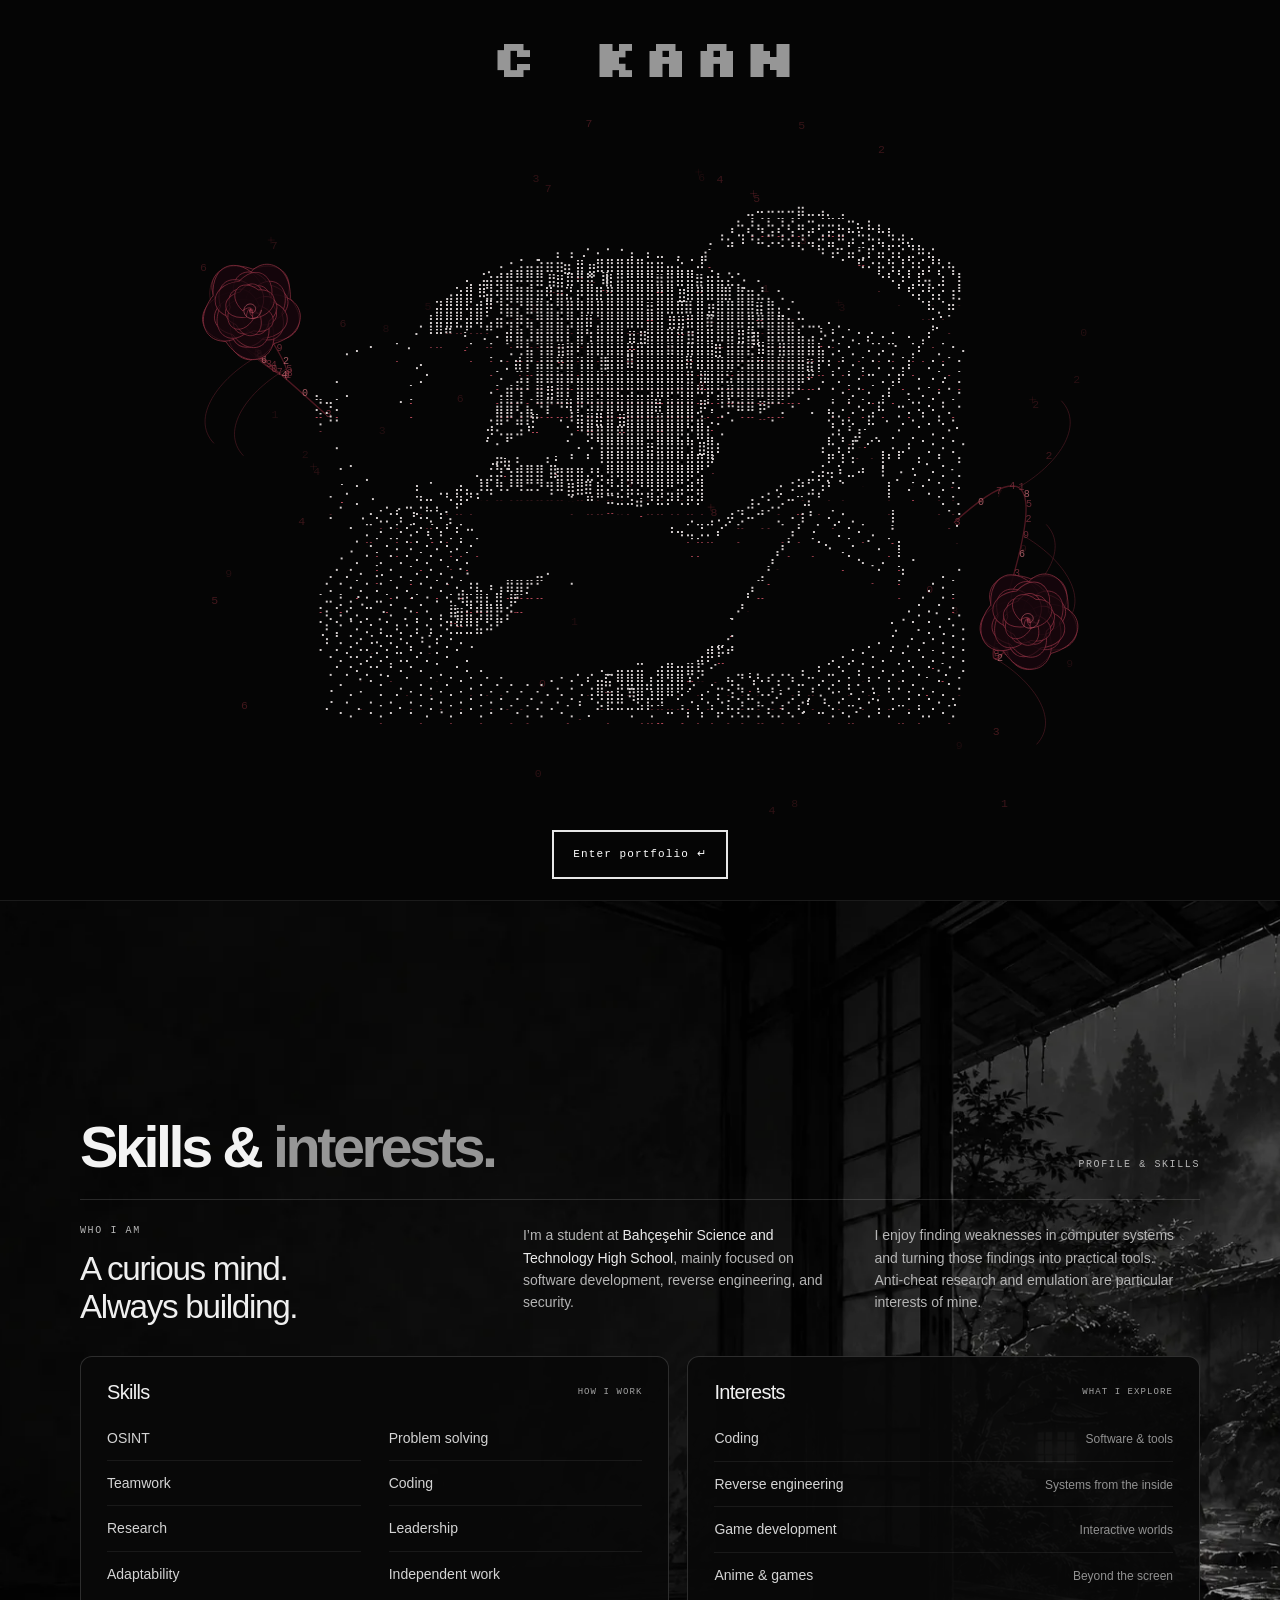
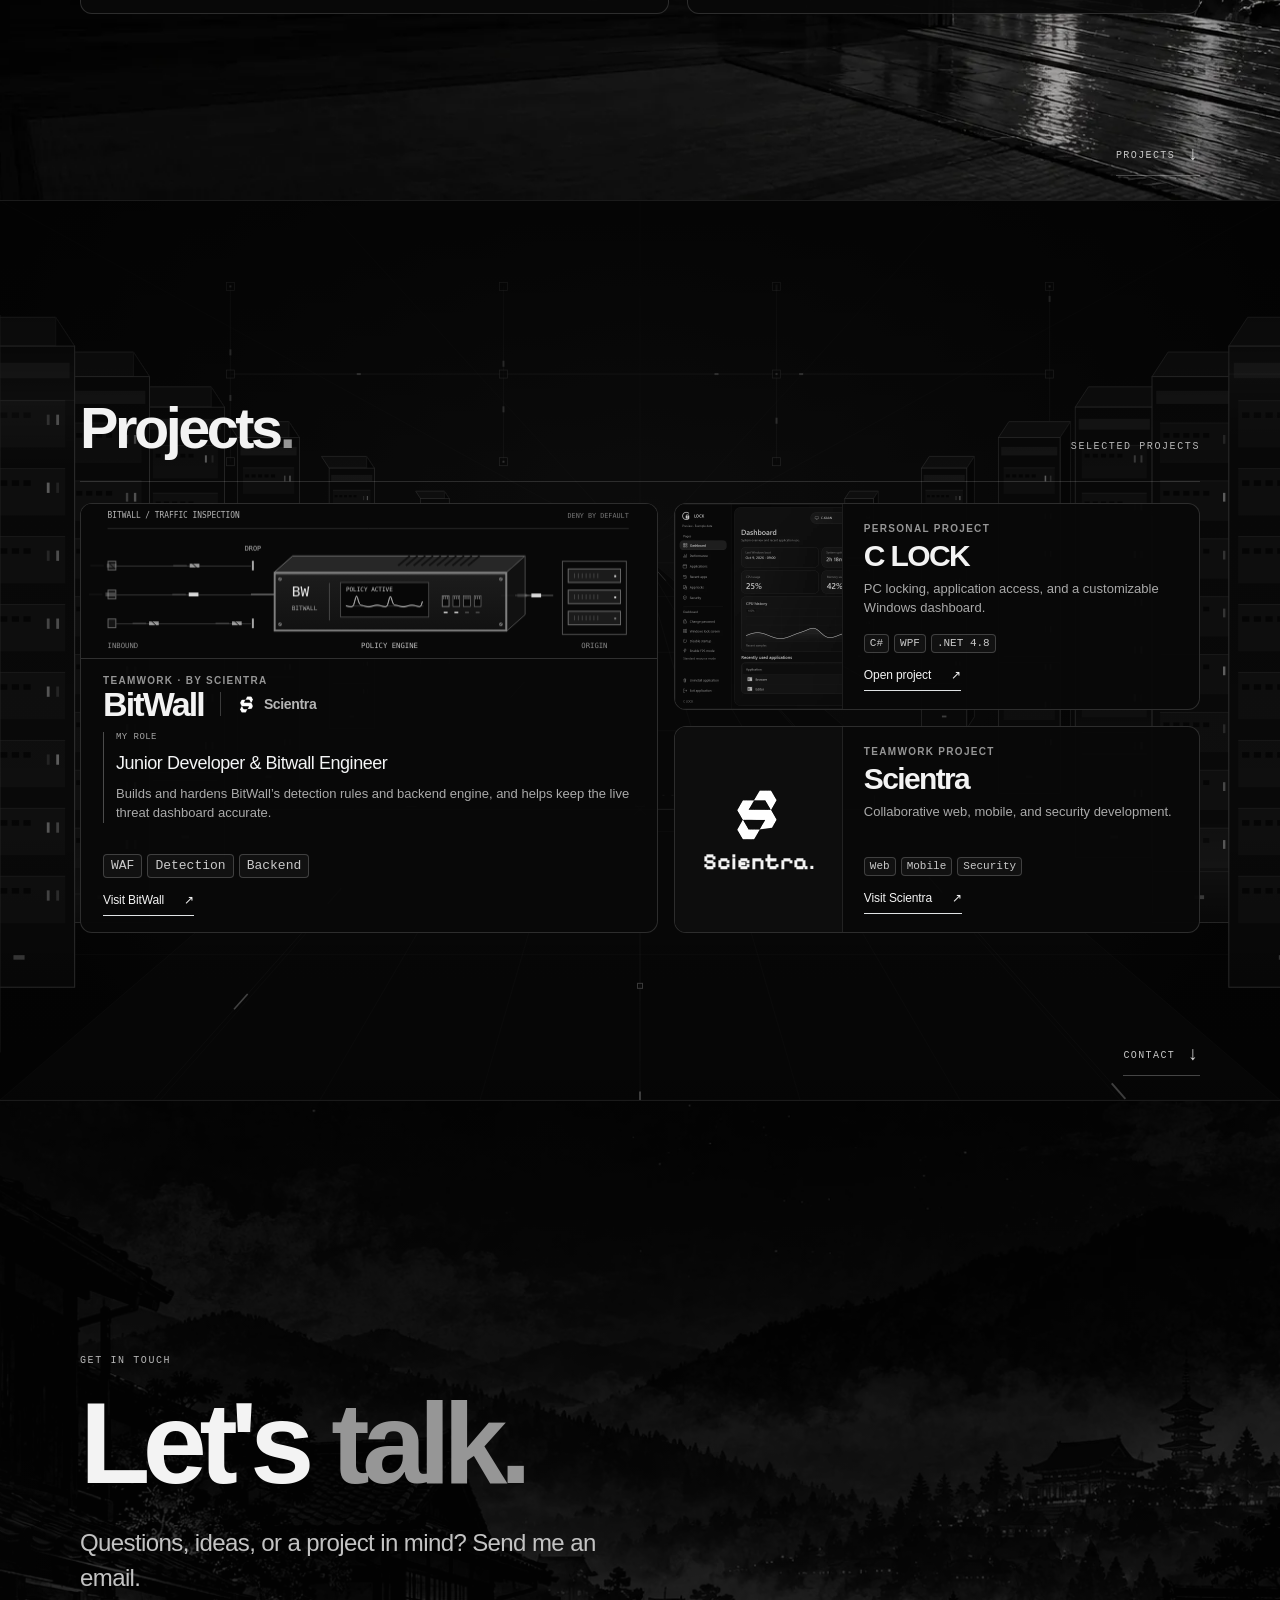
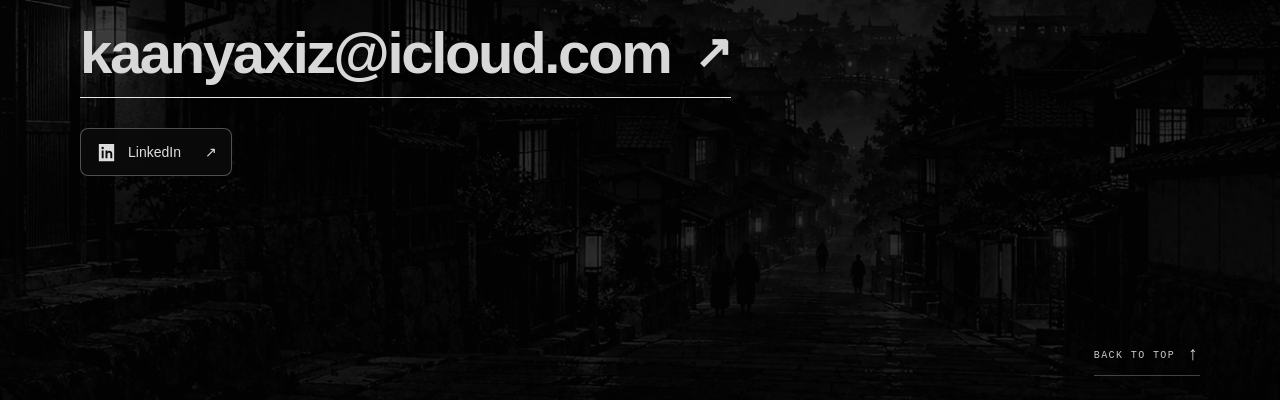
==== index.html @ 37f83467 "Refine portfolio navigation, mobile layout and animation performance" ====
<!doctype html>
<html lang="en">
<head>
  <meta charset="utf-8"><meta name="viewport" content="width=device-width,initial-scale=1">
  <meta name="theme-color" content="#070809">
  <meta name="description" content="C Kaan's portfolio: development, reverse engineering, C LOCK, and security work at Scientra.">
  <title>Kaan’s Portfolio</title>
  <link rel="preload" as="image" href="assets/mono-yawn-24.webp"><link rel="preload" as="image" href="assets/natural-sakura.webp">
  <link rel="icon" href="assets/favicon.svg?v=transparent-2" type="image/svg+xml">
  <link rel="stylesheet" href="styles.css"><link rel="stylesheet" href="scene-v3.css"><link rel="stylesheet" href="experience.css"><link rel="stylesheet" href="bitwall-viz.css"><link rel="stylesheet" href="modern.css?v=responsive-5">
<link rel="stylesheet" href="opening.css?v=cached-5"><script src="opening.js?v=cached-5"></script>
<link rel="stylesheet" href="refinement.css?v=responsive-5">
</head>
<body class="portfolio-home">
  <div class="opening-screen" id="opening-screen" role="dialog" aria-modal="true" aria-labelledby="opening-title"><h2 class="opening-title" id="opening-title" data-text="C KAAN">C KAAN</h2><div class="opening-art-stage" aria-hidden="true"><pre class="opening-art">⠀⠀⠀⠀⠀⠀⠀⠀⠀⠀⠀⠀⠀⠀⠀⠀⠀⠀⠀⠀⠀⠀⠀⠀⠀⠀⠀⠀⠀⠀⠀⠀⠀⠀⠀⠀⠀⠀⠀⠀⠀⠀⠀⣀⠤⠤⠤⠤⣶⣀⣠⡀⢀⠀⠀⠀⠀⠀⠀⠀⠀⠀⠀⠀⠀
⠀⠀⠀⠀⠀⠀⠀⠀⠀⠀⠀⠀⠀⠀⠀⠀⠀⠀⠀⠀⠀⠀⠀⠀⠀⠀⠀⠀⠀⠀⠀⠀⠀⠀⠀⠀⠀⠀⠀⠀⠀⢀⠦⡸⣌⠧⡹⡜⣥⢒⡬⠭⣍⡒⠦⣆⡄⡀⠀⠀⠀⠀⠀⠀⠀
⠀⠀⠀⠀⠀⠀⠀⠀⠀⠀⠀⠀⠀⠀⠀⠀⠀⠀⠀⠀⠀⠀⠀⠀⠀⠀⠀⠀⠀⠀⠀⠀⠀⠀⠀⠀⠀⠀⠀⢀⠰⢌⢲⠱⣌⢚⡱⢜⡰⣋⠴⣋⠶⣩⢓⠦⣍⠳⢴⡠⠀⠀⠀⠀⠀
⠀⠀⠀⠀⠀⠀⠀⠀⠀⠀⠀⠀⠀⠀⠀⠀⠀⠀⠀⠀⠀⠀⡀⠀⡄⢠⢀⠂⠄⠂⠐⢠⠀⡄⣀⠀⡀⠀⢀⡎⠀⠉⠀⠀⠀⠁⠈⠈⠑⠈⠳⢩⠖⣥⢋⡞⣬⢫⡕⣙⠷⣔⠀⠀⠀
⠀⠀⠀⠀⠀⠀⠀⠀⠀⠀⠀⠀⠀⠀⠀⠀⠀⢀⠠⢐⣨⣤⣵⣶⣶⣶⣿⣿⣿⣿⣿⣿⣿⣶⣶⣤⣕⣈⠼⢀⠀⡀⠀⠀⠀⠀⠀⠀⠀⠀⠀⠀⠈⠀⠫⠔⡦⢳⡸⡱⢎⡜⡣⢦⠀
⠀⠀⠀⠀⠀⠀⠀⠀⠀⠀⠀⠀⠀⠀⠀⢄⣨⣴⣾⣿⠿⢿⣿⣿⣿⣿⢿⣿⣿⣿⣿⣿⣿⣿⣿⣿⣿⣿⣿⣶⣧⣔⡁⡂⠄⠀⠀⠀⠀⠀⠀⠀⠀⠀⠀⠀⠑⠣⡱⢃⣏⠲⣱⠈⡇
⠀⠀⠀⠀⠀⠀⠀⠀⠀⠀⠀⠀⠀⣠⣵⣿⠿⣽⢾⣿⣿⣿⣶⢿⣶⣝⡾⣿⣿⣿⣿⣿⣿⣿⣿⣿⣿⣿⣿⣿⣿⣿⣿⣶⣜⡀⢂⠀⠀⠀⠀⠀⠀⠀⠀⠀⠀⠀⠁⠫⡔⢫⡔⢰⡃
⠀⠀⠀⠀⠀⠀⠀⠀⠀⠀⠀⠀⣽⣿⣿⢯⣾⡿⢹⣮⡝⣿⣿⣷⣻⣿⢿⣿⣿⣿⣿⣿⣿⣿⣿⣿⣿⣿⣿⣿⣿⣿⣿⣿⣿⣿⣆⠌⡀⠀⠀⠀⠀⠀⠀⠀⠀⠀⠀⠀⠈⠧⡈⠶⠀
⠀⠀⠀⠀⠀⠀⠀⠀⠀⠀⢀⢸⣿⣿⣟⣾⢿⣡⣶⢭⡿⣦⢻⣿⣷⣻⣾⣿⣹⣿⣿⣿⣿⣿⣿⣿⣿⣿⣿⣿⣿⣿⣿⣿⣿⣿⣿⣦⢒⠤⡀⠄⡀⠀⠀⠀⠀⠀⠀⠀⠀⢐⡈⠁⠀
⠀⠀⠀⠀⠀⠀⠀⠀⠀⠀⠂⠘⠛⠛⠘⠁⢀⠉⠄⣾⣿⣸⣿⣿⣿⡇⣿⢳⣿⣿⣿⣿⣿⣿⣿⣿⣿⣿⣿⣿⣿⣿⣿⣿⣿⣿⣿⣿⣧⣠⡣⢘⠠⢁⠂⡔⠠⠐⠀⠄⢀⠎⠀⠀⠀
⠀⠀⠀⡀⠄⠐⠀⠀⠁⠂⠀⠀⠀⠀⠀⠈⠀⠈⠀⢁⢛⣧⢹⣿⣿⣿⠏⣿⣿⣿⣿⣿⣿⣿⣿⣿⣿⣿⣿⣿⣿⣿⣿⣟⣿⣿⣿⣿⣿⣿⣧⢂⠅⢂⠁⠌⡡⢉⠐⢈⠎⠀⡈⠐⠠
⠀⠀⠀⠀⠀⠀⠀⠀⠀⠀⡠⠀⠀⠀⠀⠀⠀⠈⠐⡀⣾⡟⣼⣿⣻⣿⢹⣿⣿⣿⣿⣿⣿⣿⣿⣿⣿⣿⣿⣿⣿⣿⢟⣾⣿⣿⣿⣿⣿⣿⡟⠆⡘⠠⢈⠐⡀⢂⢈⡎⠀⡐⠠⠁⠂
⠀⠀⡀⠀⠀⠀⠀⠀⠀⠀⢀⠂⠀⠀⠀⠀⠀⠀⠡⠀⣩⡅⣿⣿⣷⣿⣼⣿⣿⣿⣿⣿⣿⣿⣿⣿⣿⣿⣿⣿⣿⣫⣿⣿⣿⣿⣿⣿⣿⠟⢁⠘⡀⠃⠌⠒⢀⢂⡞⠀⠄⠠⢁⠂⡁
⡀⠀⠀⡀⠀⠀⠀⠀⠀⠈⠀⠀⠀⠀⠀⠀⠀⠠⢁⣾⢳⠃⣿⣿⣿⡇⣿⣿⢿⣿⣟⣻⣛⣻⣿⡿⢿⣿⠿⡿⣳⣿⣿⣿⣿⣿⣿⡿⠃⠀⠂⠐⠠⢁⠂⠌⢀⡎⠀⡀⢂⠁⠄⠂⠄
⡙⠲⡁⠀⠀⠀⠀⠀⠐⠈⠀⠀⠀⠀⠀⠀⠀⠀⣼⣿⡞⣌⠻⡟⠻⢿⡿⣻⣿⣿⣿⣿⣿⣿⣿⣿⣿⣿⡿⢃⠹⠷⣾⣿⡿⠟⠋⠠⠀⠁⠀⡘⢀⠃⢌⠂⣞⠀⠤⠑⡂⢌⠰⠈⠄
⢈⠱⠄⠀⠀⠀⠀⠀⠀⠀⠀⠀⠀⠀⠀⠀⠀⠠⣿⠟⣼⡟⠟⠁⠠⠸⣷⣿⣿⣿⣿⣿⣿⣿⣿⣿⣿⡿⣵⢈⡐⠡⠀⠀⠀⠠⠈⠀⠀⠈⠀⢝⢢⢌⠀⣞⠀⠄⢂⠡⠘⡀⢆⠡⠀
⠀⠀⠀⠀⠀⠀⠀⠀⠀⠀⠀⠀⠀⠀⠀⠀⠀⡺⠢⣤⠴⠋⠀⠀⠀⠡⠙⢿⣿⣿⣿⣿⣿⣿⣿⣿⡿⡝⣿⣇⠠⠀⠀⠀⠀⠀⠀⠀⠀⠀⠀⡨⢆⠃⡼⠁⡀⢀⠂⢀⠁⠠⢀⠂⠁
⠀⠀⠄⠀⠀⠀⠀⠀⠀⠀⠀⠀⠀⠀⠀⠀⠀⠁⠂⠁⠀⠀⠀⠀⠀⠁⠄⠡⢹⣿⣿⣿⣿⣿⣿⣿⣿⢻⣿⣿⡆⠀⠀⠀⠀⠀⠀⠀⠀⠀⢠⠓⡌⡼⠁⠊⢁⠠⣀⠆⠈⡐⠠⢈⠐
⠀⠀⠀⢀⠀⠀⠀⠀⠀⠀⠀⠀⠀⠀⠀⠀⠀⣀⡶⢷⢆⣀⣀⠆⠃⠘⠀⠃⠸⣿⣿⣿⣿⣿⣿⣿⣟⣿⣿⡿⠃⠀⠀⠀⠀⠀⠀⠀⠀⠀⢀⠟⡸⠰⠀⠀⢸⠃⠃⠀⠆⡀⢃⠀⠆
⠀⠀⠈⠀⠀⡀⠀⠀⠀⠀⠀⠀⠀⠀⠀⠀⢄⣨⡽⢱⣿⣿⣿⣿⣿⣿⣿⣜⢧⣻⢿⣿⣿⣿⣿⣿⣿⡿⣫⠀⠀⠀⠀⠀⠀⠀⠀⠀⡀⣐⡴⡲⢘⠤⠚⠀⠸⠀⡐⠈⠄⡐⠠⠈⠄
⠀⠀⠁⡀⠂⠀⠀⠀⠀⠀⠆⠈⢀⡀⡴⣄⡸⢧⠻⠜⠻⠭⠝⢻⠿⣿⣿⣿⣷⣝⡺⣮⣝⣻⢿⣛⣭⠾⣽⠀⠀⠀⠀⠀⠀⡀⢔⠨⠚⣡⡰⠃⠈⠀⠀⠀⠀⡇⠀⠌⠐⡀⠡⠈⠄
⠀⠈⢀⠀⠄⠐⠀⡀⢀⣀⢙⡒⡀⠑⡽⠊⠁⠀⠀⠀⠀⠀⠀⠀⠀⠈⠀⠛⠉⠭⠭⠵⠾⠝⠯⠞⠣⠟⠞⠀⠀⠀⠀⣰⠌⢂⡡⠒⠉⣠⠁⠀⠀⠀⠀⠀⠀⠁⠀⠀⠀⠀⠡⠈⠄
⠀⠠⠀⠀⠠⠐⢌⡐⢣⢘⠢⢍⠱⢡⠀⠀⠀⠀⠀⠀⠀⠀⠀⠀⠀⠀⠀⠀⠀⠀⠀⠀⠀⠀⠀⠀⠀⢀⠀⢀⡀⠴⢙⠤⠚⠁⡀⠠⢰⠃⠀⠌⡐⢀⠀⠀⠀⢸⠀⠀⠀⠀⠀⠁⠂
⠀⠀⠀⠐⠀⡉⠠⠐⠡⢊⠔⡌⢢⠃⠎⠤⠀⠀⠀⠀⠀⠀⠀⠀⠀⠀⠀⠀⠀⠀⠀⠀⠀⠀⠀⠰⢤⣁⢙⡉⡔⠊⠁⠀⠀⠀⠈⢠⠃⠀⠌⠐⡀⠂⠌⢀⠀⠘⠀⠀⠀⠀⠀⠀⠁
⠀⠀⠀⢀⠂⠠⠁⠌⡁⢂⠂⠌⡐⠌⡘⠠⠁⠀⠀⠀⠀⠀⠀⠀⠀⠀⠀⠀⠀⠀⠀⠀⠀⠀⠀⠀⠀⠈⠁⠀⠀⠀⠀⠀⠀⠀⢠⠃⠀⠈⠂⢄⠀⠡⠀⠂⡀⠁⡆⠀⠀⠀⠀⠀⠀
⠀⠀⠠⠀⡀⠂⢁⠐⢀⠂⠌⡐⠠⠈⠄⡁⠀⠀⠀⠀⠀⠀⠀⠀⠀⠀⠀⠀⠀⠀⠀⠀⠀⠀⠀⠀⠀⠀⠀⠀⠀⠀⠀⠀⠀⢠⠃⠀⠀⠀⠀⠀⠈⠂⢄⠀⢀⠀⠃⠠⠀⠀⠀⠀⠀
⠀⢀⠂⡐⠠⢈⠠⠐⢀⠈⠄⡐⠠⢁⠂⠄⠀⠀⠀⠀⠀⠀⣀⠄⠀⠀⠀⠀⠀⠀⠀⠀⠀⠀⠀⠀⠀⠀⠀⠀⠀⠀⠀⠀⢀⠃⠀⠀⠀⠀⠀⠀⠀⠀⠀⠈⠂⠀⠱⠀⠀⠀⢀⠀⠂
⠀⢂⠐⠠⢁⠂⡐⠈⠄⡈⠐⠠⢁⠂⠌⠰⣆⡄⢠⣿⣿⠟⠋⠀⠀⠐⠀⠀⠀⠀⠀⠀⠀⠀⠀⠀⠀⠀⠀⠀⠀⠀⠀⢠⠉⠀⠀⠀⠀⠀⠀⠀⠀⠀⠀⠀⠀⠀⠁⠀⠀⡐⠠⠈⠀
⠈⠤⢘⠠⢂⠂⠤⢁⠂⠄⢁⠂⠄⠪⢾⣯⢿⣇⣿⡿⠋⠁⠀⠀⠀⠀⠀⠀⠀⠀⠀⠀⠀⠀⠀⠀⠀⠀⠀⠀⠀⠀⢀⠃⠀⠀⠀⠀⠀⠀⠀⠀⠀⠀⠀⠀⠀⠀⠀⠀⡐⠀⡐⠈⠀
⠈⢆⠡⢊⠄⡉⡐⠠⢈⠐⡀⢂⢠⣿⣿⣮⣻⣿⣟⡕⠀⠀⠀⠀⠀⠀⠀⠀⠀⠀⠀⠀⠀⠀⠀⠀⠀⠀⠀⠀⠀⢀⠊⠀⠀⠀⠀⠀⠀⠀⠀⠀⠀⠀⠀⠀⠀⠀⢀⠂⠄⠂⠄⡈⠄
⠈⠆⡑⠂⠌⡐⢠⠁⢆⠂⡅⢢⠐⢝⣛⣛⣧⠵⠋⠀⠀⠀⠀⠀⠀⠀⠀⠀⠀⠀⠀⠀⠀⠀⠀⠀⠀⠀⠀⠀⠀⠈⠀⠀⠀⠀⠀⠀⠀⠀⠀⠀⠀⠀⠀⠀⠀⠀⢂⠈⠄⡁⢂⠐⠠
⠈⠆⠡⢈⠔⠨⢄⠩⡐⢌⠰⡁⠎⡐⠠⢀⠀⠀⠀⠀⠀⠀⠀⠀⠀⠀⠀⠀⠀⠀⠀⠀⠀⠀⠀⠀⠀⠀⠀⢀⣀⢊⠀⠀⠀⠀⠀⠀⠀⠀⠀⠀⠀⠀⠀⡀⠄⢈⠀⡐⠠⠐⠠⢈⠐
⠈⠠⢁⠢⠌⡡⢂⠅⢒⡈⠔⡀⠂⠄⠁⡀⠀⠀⠀⠀⠀⠀⠀⠀⠀⠀⠀⠀⠀⠀⠀⠀⠀⠀⠀⠀⠀⠀⣠⡿⡯⠋⠀⠀⠀⠀⠀⠀⠀⠀⠀⢀⠠⢈⠐⠠⢀⠂⠐⡀⠡⢈⠐⠠⢈
⠀⢀⠂⡐⠌⡐⢂⠘⠠⠐⠠⠀⢁⠀⠂⠄⠠⠀⠀⠀⠀⠀⠀⠀⠀⠀⡀⢀⠠⣀⣤⣤⣭⠀⣴⣿⣶⣿⢯⠊⠀⠀⣀⠀⡀⢀⢀⡀⢠⠀⠆⣁⠢⠁⡌⠐⠠⢀⠡⠐⡀⠂⠌⡐⠠
⠀⠀⠠⠀⠂⠐⠠⠈⢀⠁⠠⢈⠀⠌⠐⢈⠠⠁⠌⠠⠀⠄⠠⠐⡈⢐⠠⢃⣶⣯⣻⣿⣿⣼⣾⣽⣿⡣⠁⠠⣀⠳⣌⢣⡑⢃⠆⡘⠤⢉⠔⡠⠂⡅⠄⢃⠁⡂⡐⠠⢀⠁⠂⠄⡁
⠀⢈⠀⡐⠈⢀⠐⢀⠂⢈⠐⠠⢈⠐⢈⠠⠐⢈⠠⠁⠌⠠⢁⠂⡐⠠⠐⠰⡻⣿⣷⢿⡿⡼⢿⠛⠕⢁⠰⡁⢆⡱⢌⠦⡑⢊⠜⡠⢃⠌⢢⠐⡡⠐⠌⡠⢂⠡⠀⠅⠂⠌⡐⠠⠀
⠀⠂⠠⢀⠐⠠⢈⠠⠐⠠⠈⡐⠠⢈⠠⠐⢈⠠⠐⠈⠄⡁⢂⠐⠠⢁⠘⡀⠊⠓⠒⢒⠚⢋⠉⠤⠘⡄⢣⠘⡤⢓⢎⡒⡉⢆⡘⢄⠣⡘⠤⢑⠠⡉⠔⡀⠆⡐⠉⠄⢃⡐⠠⢁⠂</pre></div><button class="opening-enter" type="button">Enter portfolio ↵</button></div>
  <a class="skip" href="#main">Skip to content</a>
  <header class="header"><a class="logo" href="#home" aria-label="C Kaan, home"><svg class="c-mark" viewBox="0 0 32 32" aria-hidden="true"><path d="M8 3h19v6H12v14h15v6H8v-4H4V7h4z" fill="currentColor"/></svg><span>Kaan</span></a><nav aria-label="Main navigation"><a href="#home">Home</a><a href="#skills">Skills</a><a href="#projects">Projects</a><a href="#contact">Contact</a></nav><button class="motion-toggle" type="button" aria-label="Pause animations" aria-pressed="false">Pause</button></header>
  <main id="main" tabindex="-1">
    <section class="hero screen" id="home" aria-labelledby="hero-title" data-nav="home">
      <canvas id="sakura-scene" aria-label="A dark sakura tree sways over a seated coder using a laptop" role="img"></canvas><span class="coder-name" id="coder-name">C KAAN</span>
      <aside class="visitor-terminal" id="visitor-terminal" aria-label="Visitor greeting" hidden><div class="visitor-titlebar"><span aria-hidden="true">&gt;_</span><span>~/portfolio</span></div><div class="visitor-output" id="visitor-output" aria-live="off"></div></aside>
      <div class="hero-gradient" aria-hidden="true"></div><div class="scanlines" aria-hidden="true"></div>
      <div class="hero-content container"><p class="screen-kicker">DEVELOPER / SECURITY</p><h1 id="hero-title">C KAAN</h1><div class="hero-actions"><a class="button primary" href="#projects">Explore projects <span aria-hidden="true">↗</span></a><a class="text-link" href="#skills">Skills &amp; profile <span aria-hidden="true">↓</span></a></div></div>
      <a class="next-screen" href="#skills"><strong>SKILLS</strong><span aria-hidden="true">↓</span></a>
    </section>
    <section class="screen skills-screen" id="skills" aria-labelledby="skills-title" data-nav="skills">
      <div class="skills-backdrop" aria-hidden="true"></div>
      <div class="container screen-inner">
        <div class="section-head"><p class="screen-kicker">PROFILE &amp; SKILLS</p><h2 id="skills-title">Skills &amp; <span>interests.</span></h2></div>
        <div class="profile-intro">
          <div><p class="eyebrow-label">WHO I AM</p><p class="profile-lead">A curious mind.<br> Always building.</p></div>
          <div class="profile-copy"><p>I’m a student at <strong>Bahçeşehir Science and Technology High School</strong>, mainly focused on software development, reverse engineering, and security.</p><p>I enjoy finding weaknesses in computer systems and turning those findings into practical tools. Anti-cheat research and emulation are particular interests of mine.</p></div>
        </div>
        <div class="capability-grid">
          <article class="capability-panel" aria-labelledby="capabilities-title"><div class="capability-heading"><h3 id="capabilities-title">Skills</h3><span>HOW I WORK</span></div><ul class="capability-list"><li>OSINT</li><li>Problem solving</li><li>Teamwork</li><li>Coding</li><li>Research</li><li>Leadership</li><li>Adaptability</li><li>Independent work</li></ul></article>
          <article class="capability-panel interests-panel" aria-labelledby="interests-title"><div class="capability-heading"><h3 id="interests-title">Interests</h3><span>WHAT I EXPLORE</span></div><ul class="exploration-list"><li><span>Coding</span><small>Software &amp; tools</small></li><li><span>Reverse engineering</span><small>Systems from the inside</small></li><li><span>Game development</span><small>Interactive worlds</small></li><li><span>Anime &amp; games</span><small>Beyond the screen</small></li></ul></article>
        </div>
      </div><a class="next-screen" href="#projects"><strong>PROJECTS</strong><span aria-hidden="true">↓</span></a>
    </section>
    <section class="screen project-gallery" id="projects" aria-labelledby="projects-title" data-nav="projects"><canvas class="ambient-scene" data-scene="datacenter" aria-hidden="true"></canvas><div class="section-grid-lines" aria-hidden="true"></div><div class="container screen-inner">
      <div class="section-head"><p class="screen-kicker">SELECTED PROJECTS</p><h2 id="projects-title">Projects<span>.</span></h2></div>
      <div class="project-collection">
        <article class="portfolio-project c-lock-card"><a class="card-art c-lock-art" href="c-lock.html" aria-label="Explore C LOCK"><img src="assets/C-LOCK-dashboard.webp" alt="C LOCK desktop dashboard with CPU and memory charts" width="1000" height="650" decoding="async" loading="lazy"></a><div class="card-body"><span class="project-category">PERSONAL PROJECT</span><h3>C LOCK</h3><p>PC locking, application access, and a customizable Windows dashboard.</p><div class="tags"><span>C#</span><span>WPF</span><span>.NET 4.8</span></div><a class="card-link" href="c-lock.html">Open project <span aria-hidden="true">↗</span></a></div></article>
        <article class="portfolio-project scientra-card" id="scientra"><div class="card-art scientra-art" aria-hidden="true"><img class="scientra-logo scientra-logo-provided" src="assets/scientra-brand.png" alt="" width="187" height="193" loading="lazy" decoding="async"><span>Scientra.</span></div><div class="card-body"><span class="project-category">TEAMWORK PROJECT</span><h3>Scientra</h3><p>Collaborative web, mobile, and security development.</p><div class="tags"><span>Web</span><span>Mobile</span><span>Security</span></div><a class="card-link" href="https://scientra.one/" target="_blank" rel="noopener noreferrer">Visit Scientra <span aria-hidden="true">↗</span></a></div></article>
        <article class="portfolio-project bitwall-card" id="bitwall"><div class="card-art server-art" role="img" aria-label="Animated traffic inspection and server visualization"><div class="attack-source" aria-hidden="true"><span></span><span></span><span></span></div><div class="attack-paths" aria-hidden="true"><span><i></i><i></i></span><span><i></i><i></i></span><span><i></i><i></i></span></div><div class="filter-wall" aria-hidden="true">BW</div><div class="server-rack" aria-hidden="true"><span><i></i><b></b></span><span><i></i><b></b></span><span><i></i><b></b></span></div><div class="art-status"><span>REQUESTS</span><strong>BLOCKED · 403</strong><span>SERVER</span></div></div><div class="card-body"><span class="project-category">TEAMWORK · BY SCIENTRA</span><div class="project-title-row"><h3>BitWall</h3><span class="project-partner"><img src="assets/scientra-logo.png" alt="" width="21" height="24" loading="lazy" decoding="async">Scientra</span></div><div class="role-summary"><span>MY ROLE</span><strong>Junior Developer &amp; Bitwall Engineer</strong><p>Builds and hardens BitWall’s detection rules and backend engine, and helps keep the live threat dashboard accurate.</p></div><div class="tags"><span>WAF</span><span>Detection</span><span>Backend</span></div><a class="card-link" href="https://bitwall.scientra.one/" target="_blank" rel="noopener noreferrer">Visit BitWall <span aria-hidden="true">↗</span></a></div></article>
      </div>
    </div><a class="next-screen" href="#contact"><strong>CONTACT</strong><span aria-hidden="true">↓</span></a></section>
    <section class="screen contact-screen" id="contact" aria-labelledby="contact-title" data-nav="contact"><canvas class="ambient-scene" data-scene="village" aria-hidden="true"></canvas><div class="section-grid-lines" aria-hidden="true"></div><div class="container screen-inner"><p class="screen-kicker">GET IN TOUCH</p><h2 id="contact-title">Let's <span>talk.</span></h2><p>Questions, ideas, or a project in mind? Send me an email.</p><a class="email" href="mailto:kaanyaxiz@icloud.com">kaanyaxiz@icloud.com <span aria-hidden="true">↗</span></a><div class="contact-socials"><a class="linkedin-link" href="https://www.linkedin.com/in/kaan-ya%C4%9F%C4%B1z-k%C3%BC%C3%A7%C3%BCk-478588443/" target="_blank" rel="noopener noreferrer"><svg viewBox="0 0 24 24" aria-hidden="true"><path fill="currentColor" d="M4 3h16v18H4V3zm3 7v8h2v-8H7zm1-4a1.25 1.25 0 1 0 0 2.5A1.25 1.25 0 0 0 8 6zm3 4v8h2v-4.2c0-2 3-2 3 0V18h2v-4.7c0-3.6-4-4-5-2.2V10h-2z"/></svg><span>LinkedIn</span><span aria-hidden="true">↗</span></a></div></div><a class="next-screen" href="#home"><strong>BACK TO TOP</strong><span aria-hidden="true">↑</span></a></section>
  </main>
  <script src="main.js?v=chapters-5" defer></script><script src="page-transitions.js" defer></script><script src="sakura-scene.js?v=smooth-5" defer></script><script src="ambient-scenes.js?v=efficient-5" defer></script><script src="bitwall-viz.js?v=efficient-5" defer></script><script src="welcome.js?v=smooth-5" defer></script>
</body>
</html>
---- styles.css ----
:root{--bg:#0f0f0f;--panel:#171717;--panel2:#1d1d1d;--ink:#ededed;--muted:#afafaf;--pink:#b8b8b8;--bright:#d2d2d2;--line:#3b3b3b;--font:Arial,Helvetica,sans-serif}
*{box-sizing:border-box}html{scroll-behavior:smooth;overflow-x:clip;scroll-padding-top:88px}body{margin:0;background:var(--bg);color:var(--ink);font-family:var(--font);font-size:17px;font-weight:500;line-height:1.75;overflow-x:clip}a{color:inherit;text-decoration:none}button{font:inherit}img{display:block;max-width:100%}::selection{background:var(--pink);color:var(--bg)}:focus-visible{outline:2px solid var(--bright);outline-offset:6px}.container{width:min(1160px,calc(100% - 80px));margin:auto}.skip{position:fixed;left:15px;top:-100px;z-index:200;padding:10px;background:var(--pink);color:var(--bg)}.skip:focus{top:10px}.header{position:absolute;z-index:20;inset:0 0 auto;display:flex;align-items:center;gap:30px;padding:21px 40px;border-bottom:1px solid #b5b5b521;background:#0f0f0f80;backdrop-filter:blur(8px)}.logo{font:30px/1 var(--font);letter-spacing:1px;white-space:nowrap}.pixel-flower{display:inline-block;color:var(--pink);font-size:24px;vertical-align:middle}.header nav{display:flex;gap:32px;margin:auto}.header nav a{font:22px/1.2 var(--font);color:var(--muted);position:relative;padding:5px 0}.header nav a:hover,.header nav a.active{color:var(--bright)}.header nav a.active:before{content:'>';position:absolute;left:-14px;color:var(--pink)}.header-note{font:13px var(--font);letter-spacing:1px;color:#989898}.hero{position:relative;height:100svh;min-height:720px;max-height:1200px;overflow:hidden;background:#0f0f0f}.hero canvas{position:absolute;inset:0;width:100%;height:100%;image-rendering:pixelated;image-rendering:crisp-edges}.hero-gradient{position:absolute;inset:0;background:linear-gradient(90deg,#0f0f0ff0 0%,#0f0f0fc9 28%,#0f0f0f50 51%,transparent 71%);pointer-events:none}.scanlines{position:absolute;inset:0;pointer-events:none;background:repeating-linear-gradient(0deg,#00000015 0 1px,transparent 1px 4px);z-index:3}.hero-content{position:relative;z-index:5;height:100%;display:flex;flex-direction:column;align-items:flex-start;justify-content:center;padding-top:45px;padding-bottom:65px;pointer-events:none}.hero-content a{pointer-events:auto}.eyebrow{font:12px var(--font);letter-spacing:2px;text-transform:uppercase;color:var(--pink);margin:0 0 28px}.online-dot{display:inline-block;width:6px;height:6px;background:var(--pink);margin-right:10px;box-shadow:0 0 10px #c2c2c260}.hero h1{font:700 clamp(90px,11vw,160px)/1.1 var(--font);letter-spacing:-3px;margin:0 0 38px;color:#f2f2f2}.hero h1>span{color:var(--pink)}.hero-description{font:25px/1.25 var(--font);letter-spacing:.4px;margin:0 0 36px;color:#d9d9d9}.hero-description>span{color:#989898}.hero-actions{display:flex;align-items:center;gap:30px}.button{display:inline-flex;align-items:center;justify-content:space-between;gap:32px;min-height:48px;padding:12px 20px;font:22px/1 var(--font);border:1px solid var(--pink);box-shadow:4px 4px 0 #55555544;transition:transform .15s,box-shadow .15s}.button:hover{transform:translate(-2px,-2px);box-shadow:6px 6px 0 #55555577}.button:active{transform:translate(2px,2px);box-shadow:none}.primary{background:var(--pink);color:#151515}.secondary{background:transparent;color:var(--bright)}.text-link{font:20px var(--font);color:#cfcfcf;border-bottom:1px solid #797979;padding-bottom:4px}.scene-footer{position:absolute;bottom:26px;left:40px;right:40px;z-index:6;display:flex;align-items:center;gap:22px;font:13px var(--font);letter-spacing:1px;color:#b1b1b1}.pink-square{display:inline-block;width:5px;height:5px;background:var(--pink);margin-right:8px}.scene-toggle{margin-left:auto;background:#111111bd;color:#d2d2d2;font:16px var(--font);border:1px solid #5a5a5a;padding:8px 13px;cursor:pointer}.scene-toggle:hover{border-color:var(--pink);color:#ffffff}.scroll-link{margin-left:18px;color:#c1c1c1;font-size:15px}.section{padding:110px 0}.section-heading{display:flex;align-items:center;gap:25px;margin-bottom:55px}.section-heading .eyebrow{margin:0;white-space:nowrap}.section-rule{height:1px;flex:1;background:var(--line)}.tiny-note{font:13px var(--font);letter-spacing:1.5px;color:#898989;white-space:nowrap}h2{font:700 clamp(38px,4.5vw,64px)/1.15 var(--font);font-weight:700;letter-spacing:-1px;margin:0 0 46px}h2 span{color:var(--pink)}h3{font-weight:700}.skills{background:#131313}.skills-grid{display:grid;grid-template-columns:1fr 1fr;gap:26px}.terminal-panel{border:1px solid #5a5a5a;background:#181818;box-shadow:6px 6px 0 #0a0a0a}.window-bar{display:flex;justify-content:space-between;align-items:center;background:#2b2b2b;border-bottom:1px solid #5a5a5a;padding:9px 16px;font:13px var(--font);letter-spacing:1px;color:#cfcfcf}.window-bar>span:last-child{letter-spacing:9px}.terminal-content{padding:24px 26px}.terminal-command{font:19px var(--font);color:#bcbcbc;margin:0 0 22px}.terminal-command span{color:var(--pink);margin-right:5px}.skill-list{list-style:none;padding:0;margin:0}.skill-list li{display:grid;grid-template-columns:26px 1fr;column-gap:15px;padding:15px 0;border-top:1px dashed #3b3b3b}.skill-list li>span{font:12px var(--font);color:#7c7c7c;padding-top:5px}.skill-list strong{font:700 25px/1.3 var(--font)}.skill-list small{font:13px var(--font);color:var(--muted);margin-top:7px}.interest-list>div{display:flex;gap:20px;padding:14px 0;border-top:1px dashed #3b3b3b}.interest-icon{font:30px var(--font);color:var(--pink);width:35px;flex-shrink:0}.interest-list h3{font:700 25px/1.3 var(--font);margin:0 0 7px}.interest-list p{font-size:15px;color:var(--muted);margin:0;line-height:1.8}.projects{background:#0f0f0f}.project-intro{display:flex;align-items:center;justify-content:space-between;gap:35px;margin-bottom:40px}.project-intro h2{margin:0}.project-intro>p{max-width:330px;margin:0;color:var(--muted);font-size:15px}.project{display:grid;grid-template-columns:1.1fr 1fr;gap:0;border:1px solid #4e4e4e;background:#181818;margin:0 0 28px;box-shadow:7px 7px 0 #070707}.project-visual{position:relative;background:#0c0c0c;overflow:hidden;align-self:stretch;display:flex;align-items:center}.project-visual>a{display:block;width:100%}.project-visual img{width:100%;height:auto;transition:transform .35s}.project-visual:hover img{transform:scale(1.025)}.image-label{position:absolute;bottom:10px;left:10px;font:13px var(--font);background:#121212dc;padding:6px 10px;border:1px solid #595959;color:#cdcdcd}.project-info{padding:38px}.project-category{font:13px var(--font);letter-spacing:1.4px;color:#9b9b9b}.project h3{font:700 52px/1.2 var(--font);margin:22px 0 20px}.project-info>p{font-size:15px;color:var(--muted);line-height:1.8;margin:0 0 23px}.tags{display:flex;gap:7px;flex-wrap:wrap;margin:0 0 30px}.tags span{padding:5px 9px;border:1px solid #4a4a4a;font:13px var(--font);color:#bfbfbf;background:#1c1c1c}.bitwall{grid-template-columns:.8fr 1.2fr}.bitwall-art{min-height:300px;position:relative;overflow:hidden;display:flex;align-items:center;justify-content:center;gap:22px;background:#131313;border-right:1px solid #4e4e4e}.bitwall-grid{position:absolute;inset:0;background-image:linear-gradient(#80808020 1px,transparent 1px),linear-gradient(90deg,#80808020 1px,transparent 1px);background-size:20px 20px;mask-image:radial-gradient(ellipse,black,transparent 72%)}.bw-mark{font:84px var(--font);color:#c1c1c1;z-index:1;text-shadow:4px 4px #3c3c3c}.bracket{font:90px var(--font);color:#545454;z-index:1}.contact{background:#191919;position:relative;overflow:hidden;border-top:1px solid #3a3a3a}.contact .container{position:relative}.contact h2{font-size:clamp(68px,9vw,130px);margin-bottom:25px}.contact p:not(.eyebrow){color:var(--muted);font-size:15px}.contact-flower{position:absolute;right:8%;top:100px;font-size:210px;line-height:1;color:#282828;pointer-events:none;animation:flower-sway 8s ease-in-out infinite alternate}.email{display:inline-flex;align-items:center;gap:25px;margin-top:30px;font:clamp(24px,3.5vw,46px) var(--font);color:var(--pink);border-bottom:1px solid #7c7c7c;padding-bottom:10px;overflow-wrap:anywhere}.email:hover{color:#ececec}footer{border-top:1px solid #2e2e2e;background:#0b0b0b}footer .container{display:flex;align-items:center;justify-content:space-between;min-height:95px;gap:20px;font:13px var(--font);letter-spacing:1px;color:#949494}footer .logo{font:28px var(--font);color:var(--pink)}.blink{animation:blink 1s steps(1) infinite}
.case-page .header{position:relative}.case-hero{padding-top:70px}.case-hero h1{font:clamp(100px,17vw,220px)/.8 var(--font);margin:40px 0;color:#e9e9e9}.case-hero h1>span{color:var(--pink)}.case-description{max-width:720px;color:#b3b3b3;font:26px/1.35 var(--font);margin-bottom:25px}.case-image{margin-top:55px;border:1px solid #5a5a5a;padding:0;background:#0c0c0c}.case-image>img{width:100%}.case-layout{display:grid;grid-template-columns:1fr 300px;gap:90px;align-items:start}.case-layout h2{margin-bottom:25px}.body-copy{font-size:14px;color:var(--muted);max-width:650px;line-height:1.9}.case-layout dl{padding:22px;margin:0}.case-layout dt{font:13px var(--font);color:#8d8d8d;text-transform:uppercase;margin-top:17px}.case-layout dt:first-child{margin-top:0}.case-layout dd{margin:5px 0;font:22px var(--font);color:#d8d8d8}.features-section{background:#141414}.features{display:grid;grid-template-columns:1fr 1fr;gap:25px}.features article{border:1px solid #3c3c3c;padding:30px;background:#1b1b1b}.features article>span{font:13px var(--font);color:#868686}.features h3{font:32px var(--font);margin:18px 0 10px}.features p{color:var(--muted);font-size:15px;margin:0}.scope-note{margin:40px 0 0;padding-left:20px;border-left:2px solid #7f7f7f;color:#a9a9a9;font-size:15px;max-width:850px}.gallery-grid{display:grid;grid-template-columns:1fr 1fr;gap:23px;margin:45px 0}.gallery figure{margin:0;border:1px solid #414141;padding:8px;background:#161616}.gallery figure:first-child{grid-column:1/-1}.gallery img{width:100%}.gallery figcaption{font:13px var(--font);letter-spacing:1px;color:#999999;padding:14px 8px 7px}@keyframes blink{50%{opacity:0}}@keyframes flower-sway{to{transform:rotate(10deg) translateY(-10px)}}
@media(min-width:1500px){.hero-content{width:calc(100% - 160px);max-width:1400px}}@media(max-width:980px){.header{padding:20px 30px}.header-note{display:none}.header nav{margin-left:auto;margin-right:0;gap:24px}.container{width:calc(100% - 60px)}.hero h1{font-size:120px}.hero-actions{gap:20px}.project-info{padding:27px}.case-layout{gap:40px;grid-template-columns:1fr 270px}}
@media(max-width:650px){html{scroll-padding-top:20px}.container{width:calc(100% - 36px)}.header{padding:16px 18px;gap:15px;align-items:center}.logo{font-size:27px}.header nav{gap:18px}.header nav a{font-size:18px}.header nav a.active:before{display:none}.hero{height:850px;min-height:850px;max-height:none}.hero canvas{top:385px;height:465px}.hero-gradient{background:linear-gradient(180deg,#0f0f0f 0%,#0f0f0f 20%,#0f0f0fda 35%,#0f0f0f10 58%,transparent 85%)}.hero-content{height:auto;padding-top:175px;justify-content:flex-start;padding-bottom:0}.hero .eyebrow{font-size:15px;margin-bottom:30px}.hero h1{font-size:clamp(64px,18vw,100px);letter-spacing:-3px;margin-bottom:25px}.hero-description{font-size:24px;line-height:1.2;margin-bottom:29px}.hero-actions{flex-wrap:wrap;gap:20px}.button{font-size:21px;min-height:46px;padding:12px 17px}.text-link{font-size:19px}.scene-footer{left:18px;right:18px;bottom:22px;flex-wrap:wrap;gap:14px}.scene-caption{font-size:8px;letter-spacing:.5px}.scene-toggle{font-size:14px;padding:7px 9px}.scroll-link{display:none}.section{padding:75px 0}.section-heading{gap:15px;margin-bottom:40px}.section-heading .eyebrow{font-size:15px;letter-spacing:1px}.tiny-note{display:none}h2{font-size:38px;margin-bottom:35px}.skills-grid{grid-template-columns:1fr;gap:25px}.terminal-content{padding:20px}.project-intro{display:block}.project-intro>p{margin-top:22px}.project,.bitwall{grid-template-columns:1fr}.project-info{padding:25px}.project-visual{min-height:200px}.project h3{font-size:48px}.bitwall-art{min-height:220px;border-right:0;border-bottom:1px solid #4e4e4e}.contact h2{font-size:56px}.contact-flower{right:0;top:100px;font-size:130px}.email{font-size:clamp(24px,6.5vw,35px);gap:10px}footer .container{min-height:90px;flex-wrap:wrap;justify-content:center;padding:23px 0;gap:15px 25px}footer .logo{font-size:25px}.case-hero{padding-top:50px}.case-hero h1{font-size:80px;margin:30px 0}.case-description{font-size:25px}.case-layout{grid-template-columns:1fr;gap:35px}.features{grid-template-columns:1fr;gap:18px}.features article{padding:25px}.gallery-grid{grid-template-columns:1fr;gap:20px}.gallery figure:first-child{grid-column:auto}}
@media(max-width:370px){.header nav{gap:12px}.header nav a{font-size:17px}.hero-actions{gap:16px}.hero h1{font-size:64px}.hero .text-link{font-size:18px}}
@media(prefers-reduced-motion:reduce){html{scroll-behavior:auto}*,*:before,*:after{animation:none!important;transition:none!important}}


.logo,.header nav a,.button,.text-link,.scene-toggle,.email,.case-hero h1,.features h3{font-weight:700}.skill-list li{align-items:center;padding:19px 0}.skill-list li>span{padding-top:0}.interest-list>div{align-items:center;padding:22px 0}.interest-list h3{margin:0}.section-heading .eyebrow{letter-spacing:1px}.hero-actions{gap:24px}.hero h1{white-space:nowrap}.scene-footer .scene-toggle{margin-left:0}.scene-footer .scroll-link{margin-left:auto}
@media(max-width:650px){.header nav{gap:14px}.header nav a{font-size:17px}.header .pixel-flower{display:none}.header .logo{font-size:24px}.hero-actions{gap:18px}.hero .button{font-size:20px}.hero .text-link{font-size:18px}.hero-gradient{background:linear-gradient(180deg,#0f0f0f 0%,#0f0f0f 22%,#0f0f0fba 34%,#0f0f0f10 54%,transparent 85%)}}

body{font-size:16px;font-weight:400;-webkit-font-smoothing:antialiased}
.hero h1{font-weight:700;letter-spacing:-.04em;line-height:1.05}
.logo{font-size:26px;letter-spacing:0}
.header nav a{font-size:17px;font-weight:600}
.button,.text-link{font-size:17px;font-weight:600;line-height:1.4}
.eyebrow,.window-bar,.project-category,.header-note,.image-label,.gallery figcaption{font-size:12px;line-height:1.5}
.scene-toggle,.scroll-link{font-size:13px;line-height:1.4;font-weight:500}
.skill-list strong,.interest-list h3{font-size:22px;line-height:1.4;font-weight:600}
.project-info>p,.body-copy,.features p,.scope-note{font-size:16px;line-height:1.8}
.case-description{font-size:24px;line-height:1.5}
.case-hero h1{line-height:1.1;letter-spacing:-.04em}
.features h3{font-size:28px;line-height:1.25}
.email{font-size:clamp(24px,3vw,40px);line-height:1.3;font-weight:600}
@media(max-width:650px){
  .header nav{gap:14px}.header nav a{font-size:14px}.header .logo{font-size:22px}
  .hero h1{font-size:clamp(64px,18vw,100px)}
  .hero .button{font-size:16px}.hero .text-link{font-size:16px}
  .hero-actions{gap:20px}.section-heading .eyebrow{font-size:11px}
  h2{font-size:36px;line-height:1.2}.skill-list strong,.interest-list h3{font-size:20px}
  .case-hero h1{font-size:72px}.case-description{font-size:21px}
  .email{font-size:clamp(19px,5.5vw,25px);gap:10px}
}
@media(max-width:370px){.header nav{gap:10px}.header nav a{font-size:13px}.hero h1{font-size:60px}}

.project-group-title{font-size:28px;font-weight:600;line-height:1.3;margin:68px 0 28px;letter-spacing:-.02em}.team-mark{position:relative;z-index:1;font-size:clamp(38px,5vw,64px);font-weight:700;letter-spacing:-.04em;color:var(--ink)}.team-mark>span{color:var(--pink)}

.coder-name{position:absolute;z-index:6;transform:translate(-50%,-50%);padding:5px 10px;border-top:1px solid var(--pink);background:#151515e8;color:#e8e8e8;font:700 13px/1.2 Arial,Helvetica,sans-serif;letter-spacing:1px;pointer-events:none;white-space:nowrap}


.hero canvas{image-rendering:auto}.scene-footer .scroll-link{margin-left:0}.coder-name{border:1px solid #6b6b6b;border-top:2px solid #d0d0d0;box-shadow:0 4px 18px #0b0b0b80;padding:7px 12px;font-size:12px;letter-spacing:1.4px}
.visitor-terminal{position:fixed;z-index:90;right:24px;top:88px;width:min(480px,calc(100vw - 48px));max-height:calc(100svh - 112px);overflow:auto;background:#131313f5;border:1px solid #707070;box-shadow:0 18px 64px #00000099,5px 5px 0 #272727;backdrop-filter:blur(16px);color:#dcdcdc;font:14px/1.65 Consolas,'Courier New',monospace;animation:terminal-enter .6s cubic-bezier(.2,.8,.2,1) both}
.visitor-terminal[hidden]{display:none}.visitor-titlebar{display:flex;align-items:center;justify-content:space-between;padding:9px 12px 9px 16px;background:#262626;border-bottom:1px solid #4e4e4e;color:#dbdbdb;font:600 12px/1.5 Arial,Helvetica,sans-serif;letter-spacing:.4px}.visitor-titlebar span span{color:#bbbbbb;margin-right:9px}.visitor-titlebar button{display:grid;place-items:center;border:0;background:transparent;color:#cccccc;font:24px/1 Arial;min-width:32px;min-height:32px;cursor:pointer}.visitor-titlebar button:hover{background:#393939;color:white}.visitor-output{padding:18px 20px 0;overflow-wrap:anywhere}.visitor-output p{margin:0 0 12px}.visitor-output p:first-child{color:#c7c7c7}.visitor-output p:nth-child(2){color:#d3d3d3;font-weight:700;font-size:17px}.visitor-output a{color:#c7c7c7;text-decoration:underline;text-underline-offset:4px}.visitor-cursor{display:block;margin:0 20px 16px;color:#bababa;animation:blink 1s steps(1) infinite}.visitor-output .country-flag{display:inline-block;margin-inline-start:8px;font-family:'Segoe UI Emoji','Apple Color Emoji',sans-serif}.visitor-output img.country-flag{width:24px;height:16px;object-fit:cover;vertical-align:middle;border-radius:2px}
@keyframes terminal-enter{from{opacity:0;transform:translateY(-140%)}to{opacity:1;transform:translateY(0)}}
@media(max-width:650px){.visitor-terminal{top:76px;right:14px;width:calc(100vw - 28px);max-height:calc(100svh - 96px);font-size:13px}.visitor-output{padding:16px 16px 0}.visitor-cursor{margin-inline:16px}}
---- scene-v3.css ----
@font-face{font-family:'Pixelify Sans';src:url('assets/fonts/pixelify-sans.ttf') format('truetype');font-style:normal;font-weight:400 700;font-display:swap}
@font-face{font-family:'Silkscreen';src:url('assets/fonts/silkscreen-bold.ttf') format('truetype');font-style:normal;font-weight:700;font-display:swap}
:root{--font:'Pixelify Sans',Arial,Helvetica,sans-serif;--bg:#0b0b0b;--panel:#131313;--panel2:#1a1a1a;--muted:#afafaf;--line:#363636}
body{font-size:19px;background:var(--bg)}
.header{background:#0b0b0b80;border-bottom-color:#c1c1c11a}.logo{display:inline-flex;align-items:center;gap:10px;font-size:28px}.c-mark{width:27px;height:27px;flex:none;color:#b8b8b8}.header nav a{font-size:19px}.header-note{font-size:14px;letter-spacing:2px}
.hero{background:#0b0b0b}.hero h1{font-size:clamp(88px,10vw,144px);letter-spacing:-.035em;color:#ececec;text-shadow:3px 4px 0 #34343480}.hero-gradient{background:linear-gradient(90deg,#0b0b0bf2 0%,#0b0b0bb8 29%,#0b0b0b40 51%,transparent 72%)}
.scanlines{opacity:.55}.button,.text-link{font-size:20px}.eyebrow,.project-category,.window-bar,.image-label{font-size:14px}.skill-list strong,.interest-list h3{font-size:25px}.skill-list li{padding:15px 0}.skill-list li>span{font-size:14px}.interest-list>div{padding:24px 0}.project-info>p,.body-copy,.features p,.scope-note{font-size:20px;line-height:1.65}.project h3{font-size:48px}.tags span{font-size:16px}.skills{background:#111111}.terminal-panel{background:#151515}.projects{background:#0b0b0b}.project{background:#131313}.bitwall-art{background:#101010}.contact{background:#141414}.contact .section-heading{margin-bottom:48px}.contact h2{font-size:clamp(66px,9vw,124px)}footer{background:#0a0a0a}footer .container{font-size:14px}.email{font-size:clamp(24px,3.2vw,44px)}
.hero h1{font-family:'Silkscreen','Pixelify Sans',sans-serif;font-size:clamp(78px,9vw,132px)}
.coder-name{font:700 12px/1.1 'Silkscreen',Arial,sans-serif;letter-spacing:.3px;padding:7px 10px;background:#131313e8;border:1px solid #747474;border-top:2px solid #cbcbcb;box-shadow:3px 3px 0 #0a0a0a60;will-change:top,transform;}
.visitor-terminal{position:absolute;z-index:8;right:auto;top:280px;width:330px;min-height:148px;max-height:none;overflow:visible;background:#101010e8;border:1px solid #5f5f5f;border-radius:7px;box-shadow:0 8px 30px #00000055;backdrop-filter:blur(8px);font:19px/1.4 'Pixelify Sans',Arial,sans-serif;color:#e2e2e2;animation:bubble-enter .7s ease both;pointer-events:auto}
.visitor-terminal:after{content:'';position:absolute;bottom:-9px;left:66%;width:15px;height:15px;background:#101010;border-right:1px solid #5f5f5f;border-bottom:1px solid #5f5f5f;transform:rotate(45deg);z-index:-1}.visitor-terminal[hidden]{display:none}
.visitor-titlebar{display:flex;align-items:center;justify-content:flex-start;gap:9px;padding:10px 13px 8px;background:transparent;border-bottom:1px solid #4a4a4a70;color:#a2a2a2;font:11px/1.3 Consolas,'Courier New',monospace;letter-spacing:0}.visitor-titlebar>span:first-child{color:#bdbdbd;margin-right:0}.visitor-titlebar>span:last-child{letter-spacing:0}
.visitor-output{padding:12px 15px 16px;min-height:100px;transition:opacity .65s ease,transform .65s ease;opacity:1;transform:translateY(0);overflow-wrap:anywhere}.visitor-output.fading{opacity:0;transform:translateY(-4px)}.cmd-prompt{font:10px/1.5 Consolas,'Courier New',monospace;color:#858585;margin-bottom:9px}.visitor-output .cmd-message{font:500 19px/1.4 'Pixelify Sans',Arial,sans-serif;margin:0;color:#e2e2e2;min-height:53px}.visitor-output .cmd-message[lang='ar'],.visitor-output .cmd-message[lang='fa'],.visitor-output .cmd-message[lang='he'],.visitor-output .cmd-message[lang='ur'],.visitor-output .cmd-message[lang='ja'],.visitor-output .cmd-message[lang='ko'],.visitor-output .cmd-message[lang='zh']{font-family:Arial,Helvetica,sans-serif;font-size:16px;line-height:1.5}
.visitor-output a{color:#cfcfcf;text-decoration:underline;text-underline-offset:4px}.typing-cursor{display:inline-block;color:#bababa;font-size:15px;animation:blink 1s steps(1) infinite;margin-inline-start:2px}.visitor-output img.country-flag{height:15px;width:23px;object-fit:cover;vertical-align:middle;margin-inline-start:8px;border-radius:2px}
.scientra .bitwall-art{flex-direction:column;gap:25px}.scientra-logo{width:130px;height:130px;object-fit:contain;position:relative;z-index:1}.team-mark{font-size:48px}.scientra-role{grid-template-columns:.8fr 1.2fr}.scientra-role .project-info h3{font-size:35px;line-height:1.15;margin:16px 0 24px}.scientra-role h4{font-size:14px;letter-spacing:1px;text-transform:uppercase;font-weight:500;color:#a1a1a1;border-top:1px solid #393939;padding-top:16px;margin:25px 0 10px}.scientra-role .tags{margin-bottom:24px}.role-art{min-height:360px;position:relative;display:flex;align-items:center;justify-content:center;gap:0;border-right:1px solid #4e4e4e;background:radial-gradient(ellipse at 70% 30%,#252525,#101010 70%)}.server-stack{display:flex;flex-direction:column;gap:7px}.server-stack i{width:40px;height:12px;background:#979797;border-radius:6px}.server-stack i:nth-child(2){background:#727272}.server-stack i:nth-child(3){background:#4d4d4d}.server-wire{position:relative;width:60px;height:1px;background:#636363}.server-wire:before,.server-wire:after{content:'';position:absolute;top:-2px;width:5px;height:5px;border-radius:50%;background:#c9c9c9;box-shadow:0 0 10px #c1c1c1}.server-wire:before{left:10px}.server-wire:after{right:10px}.server-racks{display:flex;flex-direction:column;gap:9px}.server-racks i{width:115px;height:23px;border:1px solid #4f4f4f;border-radius:6px;background:#1b1b1b;position:relative}.server-racks i:before{content:'';position:absolute;left:9px;top:8px;width:6px;height:6px;border-radius:50%;background:#595959;animation:server-led 3s ease infinite}.server-racks i:nth-child(2):before{animation-delay:1s}.server-racks i:after{content:'';position:absolute;left:25px;top:8px;width:79px;height:7px;background:repeating-linear-gradient(90deg,#616161 0 3px,transparent 3px 7px)}.role-art-label{position:absolute;bottom:25px;left:0;right:0;text-align:center;font-size:13px;letter-spacing:2px;color:#888888}
@keyframes bubble-enter{from{opacity:0;transform:translateY(8px)}to{opacity:1;transform:translateY(0)}}@keyframes server-led{50%{background:#a7a7a7;box-shadow:0 0 6px #a7a7a750}}
@media(max-width:980px){.hero h1{font-size:110px}}
@media(max-width:650px){
 .header .logo{font-size:23px;gap:7px}.header .c-mark{width:22px;height:22px}.header nav{gap:12px}.header nav a{font-size:15px}.hero h1{font-size:clamp(62px,17vw,90px);letter-spacing:-.04em}.hero .button,.hero .text-link{font-size:18px}.hero-gradient{background:linear-gradient(180deg,#0b0b0b 0%,#0b0b0b 22%,#0b0b0bb0 34%,#0b0b0b10 54%,transparent 85%)}
 .hero h1{font-size:clamp(48px,13vw,75px)}.visitor-terminal{right:auto;min-height:139px;max-height:none;font-size:18px}.visitor-output{padding:11px 13px 14px;min-height:91px}.visitor-output .cmd-message{font-size:18px;min-height:48px}.visitor-titlebar{font-size:10px;padding:8px 11px}.cmd-prompt{font-size:9px}.coder-name{font-size:11px}.section-heading .eyebrow{font-size:13px}.skill-list strong,.interest-list h3{font-size:23px}.scientra-role{grid-template-columns:1fr}.role-art{min-height:230px;border-right:0;border-bottom:1px solid #4e4e4e}.scientra-role .project-info h3{font-size:31px}.project-info>p,.body-copy,.features p,.scope-note{font-size:18px}.tags span{font-size:15px}.scientra-logo{width:100px;height:100px}.team-mark{font-size:42px}.scientra .bitwall-art{gap:15px;padding:25px}.email{font-size:clamp(21px,5.5vw,28px)}
}
@media(prefers-reduced-motion:reduce){.visitor-terminal{max-width:calc(100% - 32px)}.visitor-output p{font:16px/1.4 Arial,Helvetica,sans-serif!important;margin:0 0 8px!important}.typing-cursor{display:none}}
.visitor-output .cmd-email{display:block;font:18px/1.4 'Pixelify Sans',Arial,sans-serif;margin-top:8px;width:max-content;max-width:100%;overflow-wrap:anywhere}
.my-role{border-top:1px solid #393939;padding-top:18px;margin:22px 0 24px}.my-role h4{font-size:14px;font-weight:500;letter-spacing:1px;text-transform:uppercase;color:#a1a1a1;margin:0 0 8px}.my-role strong{display:block;font-size:23px;font-weight:600;line-height:1.3;color:#d0d0d0}.my-role p{font-size:18px;line-height:1.65;color:var(--muted);margin:12px 0 0}
.contact-socials{display:flex;gap:14px;margin-top:28px}.linkedin-link{display:inline-flex;align-items:center;gap:10px;padding:10px 14px;border:1px solid #5d5d5d;font-size:21px;color:#cdcdcd;background:#0f0f0f}.linkedin-link svg{width:23px;height:23px}.linkedin-link:hover{border-color:#cbcbcb;background:#1b1b1b}.linkedin-link>span:last-child{margin-left:14px}
.skill-list{display:grid;grid-template-columns:1fr 1fr;gap:0 24px}.skill-list li{border:0;padding:14px 0;gap:10px}.skill-list strong{font-size:22px;line-height:1.3}.coder-name{will-change:transform}.visitor-terminal{background:#101010f5;box-shadow:0 6px 20px #0a0a0a33;border-radius:4px}.scanlines{opacity:.22}.button{white-space:nowrap}
@media(max-width:650px){.skill-list{grid-template-columns:1fr}.skill-list strong{font-size:23px}.visitor-terminal{font-size:18px}.hero{height:940px;min-height:940px}.hero canvas{top:450px;height:490px}}
@media(prefers-reduced-transparency:reduce){.visitor-terminal{background:#101010;backdrop-filter:none}}

:root{--bg:#090909;--panel:#121212;--panel2:#1b1b1b;--ink:#ededed;--pink:#c8c8c8;--bright:#f4f4f4;--muted:#b0b0b0;--line:#383838}
body{isolation:isolate;background:#090909;background-image:radial-gradient(ellipse at 78% 12%,#ffffff09,transparent 48%);background-attachment:fixed}
body:before{content:'';position:fixed;inset:0;z-index:-1;pointer-events:none;background:url('assets/natural-sakura.png') 80% center/cover no-repeat;filter:grayscale(1) brightness(.7) blur(2px);opacity:.07}
img{filter:grayscale(1)}.skills,.projects,.contact,.features-section{background:#090909e8}.terminal-panel,.project,.features article{background:#121212ed}.header{background:#090909c7}.hero-gradient{background:linear-gradient(90deg,#090909f5 0%,#090909c7 29%,#09090966 51%,transparent 74%)}.hero h1{color:#ededed;text-shadow:3px 4px 0 #29292980}.c-mark,.email{color:#d8d8d8}.visitor-terminal{background:#0d0d0df5;border-color:#555}.visitor-terminal:after{background:#0d0d0d;border-color:#555}.visitor-titlebar{border-color:#333;color:#b8b8b8}.visitor-titlebar>span:first-child,.typing-cursor,.visitor-output a{color:#ddd}.visitor-output .cmd-message{color:#e5e5e5}.coder-name{background:#111111e8;border-color:#777;border-top-color:#ddd;color:#eee}.primary{background:#d2d2d2;color:#121212;border-color:#d2d2d2}.secondary{border-color:#666;color:#e5e5e5}.linkedin-link{background:#111;color:#ddd;border-color:#555}.linkedin-link:hover{background:#202020;border-color:#aaa}

body>header,body>main,body>footer{animation:page-arrive .6s cubic-bezier(.16,1,.3,1) both;transition:opacity .42s ease,transform .42s ease,filter .42s ease}
html.is-leaving body>header,html.is-leaving body>main,html.is-leaving body>footer{animation:none;opacity:0;transform:translateY(-8px) scale(.992);filter:blur(9px);pointer-events:none}
body:after{content:'';position:fixed;inset:0;z-index:100;pointer-events:none;background:#090909;opacity:0;transition:opacity .42s ease}html.is-leaving body:after{opacity:1}
@keyframes page-arrive{from{opacity:0;transform:translateY(9px);filter:blur(8px)}to{opacity:1;transform:translateY(0);filter:blur(0)}}
@media(max-width:650px){.hero-gradient{background:linear-gradient(180deg,#090909 0%,#090909 22%,#090909b0 34%,#09090910 54%,transparent 85%)}}
@media(prefers-reduced-motion:reduce){body>header,body>main,body>footer{animation:none;transition:none}body:after{transition:none}}
---- experience.css ----
html:has(.portfolio-home){scroll-snap-type:y mandatory;scroll-padding-top:0;scroll-behavior:smooth}
.portfolio-home{background:#070809;color:#efefef}
.portfolio-home::before{display:none}
.portfolio-home .header{position:fixed;inset:0 0 auto;height:72px;padding:12px clamp(20px,3.5vw,52px);border-bottom:1px solid #ffffff23;background:#090b0dd9;backdrop-filter:blur(14px)}
.portfolio-home .header nav{gap:clamp(14px,2.5vw,38px)}
.portfolio-home .header nav a{font-size:18px;color:#a8afb3;transition:color .2s ease}
.portfolio-home .header nav a:hover,.portfolio-home .header nav a.active{color:#fff}
.portfolio-home .header nav a.active::before{content:'';left:0;right:0;bottom:-15px;top:auto;height:2px;background:#f0f0f0}
.portfolio-home .header-note{color:#d2d2d2;font-size:12px}
.portfolio-home .container{width:min(1180px,calc(100% - 9vw))}
.portfolio-home main{position:relative}
.portfolio-home .screen{position:relative;isolation:isolate;height:100vh;height:100dvh;min-height:660px;max-height:none;scroll-snap-align:start;scroll-snap-stop:always;overflow:hidden;padding:112px 0 88px;background:#090b0d}
.portfolio-home .screen:not(.hero){display:flex;align-items:center;border-top:1px solid #ffffff16}
.portfolio-home .screen:not(.hero)::before{content:'';position:absolute;inset:0;pointer-events:none;z-index:-2;background:radial-gradient(circle at 82% 33%,#ffffff12,transparent 24%),radial-gradient(circle at 13% 81%,#ffffff0a,transparent 24%),linear-gradient(115deg,#080a0c 14%,#101316 60%,#070809 100%)}
.portfolio-home .screen:not(.hero)::after{content:'';position:absolute;inset:0;pointer-events:none;z-index:-1;opacity:.25;background-image:linear-gradient(90deg,transparent 0,transparent calc(100% - 1px),#838b91 100%),linear-gradient(transparent 0,transparent calc(100% - 1px),#838b91 100%);background-size:64px 64px;mask-image:linear-gradient(110deg,transparent 8%,#000 70%,transparent 100%)}
.portfolio-home .section-grid-lines{position:absolute;inset:0;pointer-events:none;background:linear-gradient(90deg,transparent 7%,#ffffff12 7.05%,transparent 7.1%,transparent 93%,#ffffff12 93.05%,transparent 93.1%),linear-gradient(180deg,transparent 72px,#ffffff13 73px,transparent 74px)}
.portfolio-home .screen-inner{position:relative;z-index:1;margin:auto}
.portfolio-home .screen-kicker{font:700 13px/1.3 'Silkscreen',monospace;letter-spacing:.08em;color:#aab3b9;margin:0 0 20px}
.portfolio-home .section-head{display:flex;align-items:end;justify-content:space-between;gap:30px;margin:0 0 clamp(24px,4vh,42px);border-bottom:1px solid #ffffff3b;padding-bottom:16px}
.portfolio-home .section-head .screen-kicker{order:2;margin:0 0 8px;white-space:nowrap}
.portfolio-home h2{font:700 clamp(55px,7vw,104px)/.97 'Pixelify Sans',sans-serif;letter-spacing:-.045em;margin:0}
.portfolio-home h2 span{color:#b9c1c5}
.portfolio-home .screen:not(.hero) .screen-inner{transition:opacity .65s ease,transform .65s cubic-bezier(.16,1,.3,1)}
.portfolio-home.js-enhanced .screen:not(.hero):not(.is-visible) .screen-inner{opacity:.18;transform:translateY(28px)}
.portfolio-home .next-screen{position:absolute;z-index:10;right:clamp(22px,5vw,75px);bottom:25px;display:flex;align-items:center;gap:13px;padding:8px 0;border-bottom:1px solid #ffffff70;color:#d7dce0;font:12px/1 'Silkscreen',monospace;transition:color .2s,border-color .2s}
.portfolio-home .next-screen:hover{color:#fff;border-color:#fff}
.portfolio-home .next-screen span:first-child{color:#858e94;font-size:10px}
.portfolio-home .next-screen span:last-child{font-size:18px}
.portfolio-home .hero{padding:0;background:#070809}
.portfolio-home .hero canvas{inset:0;width:100%;height:100%}
.portfolio-home .hero-gradient{background:linear-gradient(90deg,#070809f4 0%,#070809d9 30%,#07080957 59%,transparent 80%)}
.portfolio-home .hero-content{padding-top:80px;padding-bottom:50px}
.portfolio-home .hero h1{font-size:clamp(80px,9vw,140px);margin:0 0 8px;line-height:.92}
.portfolio-home .hero-subline{color:#bac0c3;font:24px/1.25 'Pixelify Sans',sans-serif;margin:0 0 30px}
.portfolio-home .hero .screen-kicker{margin:0 0 28px}
.portfolio-home .hero-actions{gap:24px}
.portfolio-home .visitor-terminal{border-color:#777;background:#0c0e10f2;box-shadow:0 14px 36px #0009}
.portfolio-home .visitor-terminal::after{left:calc(var(--pointer-x,66%) - 8px);background:#0c0e10;border-color:#777;z-index:0}
.portfolio-home .visitor-output,.portfolio-home .visitor-titlebar{position:relative;z-index:1}
.portfolio-home .coder-name{background:#101214ed}
.portfolio-home .about-layout{display:grid;grid-template-columns:.9fr 1.1fr;gap:clamp(32px,5vw,72px);align-items:stretch}
.portfolio-home .about-lead{border-left:2px solid #d7d7d7;padding:20px 20px 20px 30px;background:#ffffff07}
.portfolio-home .console-tag{font:12px 'Silkscreen',monospace;color:#9ca8af}
.portfolio-home .about-lead p{font:clamp(28px,2.7vw,41px)/1.14 'Pixelify Sans',sans-serif;margin:22px 0 26px;max-width:510px}
.portfolio-home .about-cards{display:grid;gap:10px}
.portfolio-home .about-cards article{display:grid;grid-template-columns:48px minmax(100px,.45fr) 1fr;align-items:center;gap:12px;border:1px solid #ffffff3d;padding:12px 17px;background:#ffffff0b;backdrop-filter:blur(8px);transition:background .3s,transform .3s}
.portfolio-home .about-cards article:hover{background:#ffffff1b;transform:translateX(5px)}
.portfolio-home .about-cards span{font:13px 'Silkscreen',monospace;color:#929da2}
.portfolio-home .about-cards h3{font:700 27px/1 'Pixelify Sans',sans-serif;margin:0}
.portfolio-home .about-cards p{font:16px/1.3 'Pixelify Sans',sans-serif;color:#c1c8ca;margin:0}
.portfolio-home .skills-grid{grid-template-columns:1.15fr .85fr;gap:18px}
.portfolio-home .terminal-panel{border:1px solid #ffffff43;background:#101317ec;box-shadow:8px 8px 0 #0005}
.portfolio-home .window-bar{background:#20252a;color:#e7e7e7;border-bottom-color:#ffffff30}
.portfolio-home .terminal-content{padding:20px 28px}
.portfolio-home .skill-list{grid-template-columns:1fr 1fr;gap:0 25px}
.portfolio-home .skill-list li{display:grid;grid-template-columns:27px 1fr;border-bottom:1px solid #ffffff23;padding:12px 0}
.portfolio-home .skill-list li>span{font:12px 'Silkscreen',monospace;color:#89949b}
.portfolio-home .skill-list strong{font-size:22px}
.portfolio-home .interest-list>div{padding:20px 0;border-top:0;border-bottom:1px solid #ffffff24}
.portfolio-home .interest-list h3{font-size:23px}
.portfolio-home .interest-icon{width:36px;color:#c9d0d2}
.portfolio-home .project{width:100%;height:min(440px,58vh);max-height:none;min-height:0;margin:0;grid-template-columns:1.07fr .93fr;box-shadow:10px 10px 0 #0008;background:#111418e8;border-color:#ffffff44}
.portfolio-home .project-visual{min-height:100%;background:#070809}
.portfolio-home .project-visual img{height:100%;max-height:480px;object-fit:contain}
.portfolio-home .project-info{padding:clamp(21px,2.5vw,32px);min-height:0;display:flex;flex-direction:column;align-items:start;justify-content:center;overflow:auto}
.portfolio-home .project h3{font:700 clamp(27px,2.8vw,39px)/1.03 'Pixelify Sans',sans-serif;margin:10px 0}
.portfolio-home .project-info>p{font-size:17px;line-height:1.28;margin:0 0 11px}
.portfolio-home .project-info .tags{margin:4px 0 13px}
.portfolio-home .tags span{font-size:15px}
.portfolio-home .bitwall-art{min-height:100%;border-color:#ffffff35;background:#0b0e11}
.portfolio-home .scientra-logo{width:clamp(95px,11vw,145px);height:auto}
.portfolio-home .team-mark{font-size:clamp(40px,5vw,69px)}
.portfolio-home .scientra-screen::before{background:radial-gradient(circle at 28% 36%,#ffffff16,transparent 24%),linear-gradient(115deg,#090b0d,#111518 60%,#080a0b)}
.portfolio-home .scientra-screen .project{display:grid;grid-template-columns:1fr;grid-template-rows:minmax(0,1fr) auto}
.portfolio-home .scientra-screen .bitwall-art{grid-row:1;min-height:0;border-right:0;border-bottom:1px solid #ffffff35}
.portfolio-home .scientra-screen .project-info{grid-row:2;display:grid;grid-template-columns:1fr auto;grid-template-rows:auto auto auto;column-gap:24px;padding:16px 28px;align-items:center}
.portfolio-home .scientra-screen .project-category,.portfolio-home .scientra-screen .project h3,.portfolio-home .scientra-screen .project-info>p{grid-column:1;margin:0}
.portfolio-home .scientra-screen .project h3{font-size:31px;margin:4px 0}
.portfolio-home .scientra-screen .project-info>p{font-size:17px}
.portfolio-home .scientra-screen .project-info .tags{grid-column:2;grid-row:1/3;justify-content:flex-end;margin:0}
.portfolio-home .scientra-screen .project-info .button{grid-column:2;grid-row:3;justify-self:end;min-height:42px;padding:8px 15px;font-size:17px}
.portfolio-home .bitwall-screen::before{background:radial-gradient(circle at 28% 53%,#ffffff16,transparent 28%),linear-gradient(115deg,#080a0b,#121619 62%,#080a0c)}
.portfolio-home .firewall-art{isolation:isolate;background:linear-gradient(90deg,#0a0c0e,#171d21)!important}
.portfolio-home .firewall-art::before{content:'';position:absolute;inset:0;background:linear-gradient(transparent 49.5%,#ffffff0b 50%,transparent 50.5%),linear-gradient(90deg,transparent 49.5%,#ffffff0b 50%,transparent 50.5%);background-size:28px 28px;opacity:.7}
.portfolio-home .traffic-lane{position:absolute;left:9%;width:65%;height:1px;background:linear-gradient(90deg,#ffffff12,#ffffff71 65%,transparent);top:34%}
.portfolio-home .lane-two{top:50%}.portfolio-home .lane-three{top:66%}
.portfolio-home .traffic-lane i{position:absolute;left:-15px;top:-3px;width:7px;height:7px;background:#d9e0e3;box-shadow:0 0 10px #fff8;border-radius:50%;animation:packet-block 3.1s linear infinite}
.portfolio-home .traffic-lane i:nth-child(2){animation-delay:1s}.portfolio-home .traffic-lane i:nth-child(3){animation-delay:2s}
.portfolio-home .lane-two i{animation-duration:2.7s}.portfolio-home .lane-three i{animation-duration:3.6s}
.portfolio-home .shield{position:absolute;left:69%;top:50%;z-index:2;display:grid;place-items:center;width:92px;height:110px;transform:translate(-50%,-50%);clip-path:polygon(50% 0,97% 15%,94% 69%,50% 100%,6% 69%,3% 15%);background:linear-gradient(#dae0e2,#748088);box-shadow:0 0 35px #fff5;animation:shield-pulse 3s ease-in-out infinite}
.portfolio-home .shield::before{content:'';position:absolute;inset:5px;clip-path:inherit;background:#101619}
.portfolio-home .shield span{position:relative;z-index:1;font:700 25px 'Silkscreen',monospace;color:#eff3f4}
.portfolio-home .traffic-label{position:absolute;bottom:20px;font:11px 'Silkscreen',monospace;color:#b7c0c5;letter-spacing:.07em}
.portfolio-home .source-label{left:9%}.portfolio-home .stop-label{right:10%}
@keyframes packet-block{0%{left:0;opacity:0;transform:scale(.5)}10%{opacity:1;transform:scale(1)}68%{left:88%;opacity:1;transform:scale(1)}73%{left:88%;opacity:0;transform:scale(2)}100%{left:88%;opacity:0}}
@keyframes shield-pulse{50%{filter:brightness(1.3)}}
.portfolio-home .contact-screen .screen-inner{padding:20px 0}
.portfolio-home .contact-screen h2{font-size:clamp(78px,11vw,150px);margin:0 0 28px}
.portfolio-home .contact-screen p:not(.screen-kicker){font:clamp(20px,2.6vw,32px)/1.3 'Pixelify Sans',sans-serif;color:#bdc6cb;margin:0 0 22px}
.portfolio-home .email{margin:0;font-size:clamp(27px,4.4vw,58px);border-bottom-color:#e2e7e9}
.portfolio-home .contact-socials{margin-top:42px}
@media(max-width:850px){
  html:has(.portfolio-home){scroll-snap-type:none}
  .portfolio-home .screen{height:auto;min-height:100svh;scroll-snap-align:none;padding:125px 0 94px;overflow:visible}
  .portfolio-home .hero{height:940px;min-height:940px;padding:0;overflow:hidden}
  .portfolio-home .hero canvas{top:450px;height:490px}
  .portfolio-home .hero-content{padding-top:185px;height:auto}
  .portfolio-home .hero h1{font-size:clamp(60px,13vw,105px)}
  .portfolio-home .hero-subline{font-size:21px}
  .portfolio-home .about-layout,.portfolio-home .skills-grid{grid-template-columns:1fr}
  .portfolio-home .about-lead p{font-size:clamp(27px,5vw,43px)}
  .portfolio-home .about-cards article{min-height:90px}
  .portfolio-home .project{height:auto;max-height:none;min-height:0;grid-template-columns:1fr}
  .portfolio-home .project-visual,.portfolio-home .bitwall-art{min-height:250px;max-height:320px}
  .portfolio-home .project-visual img{height:300px}
  .portfolio-home .project-info{overflow:visible}
  .portfolio-home .scientra-screen .project{display:grid;grid-template-columns:1fr;grid-template-rows:auto auto}
  .portfolio-home .scientra-screen .project-info{display:flex;align-items:flex-start;padding:23px}
  .portfolio-home .scientra-screen .project-info .tags{justify-content:flex-start;margin:10px 0 15px}
  .portfolio-home .scientra-screen .project-info .button{justify-self:auto}
  .portfolio-home .screen-inner{margin:auto}
  .portfolio-home .next-screen{bottom:24px}
}
@media(max-width:600px){
  .portfolio-home .header{height:96px;display:grid;grid-template-columns:1fr;gap:8px;align-content:center;padding:9px 17px}
  .portfolio-home .header .logo{font-size:23px}
  .portfolio-home .header .c-mark{width:24px;height:24px}
  .portfolio-home .header nav{margin:0;gap:18px;overflow-x:auto;scrollbar-width:none;width:100%}
  .portfolio-home .header nav::-webkit-scrollbar{display:none}
  .portfolio-home .header nav a{white-space:nowrap;font-size:16px}
  .portfolio-home .header nav a.active::before{bottom:-3px}
  .portfolio-home .header-note{display:none}
  .portfolio-home .container{width:calc(100% - 38px)}
  .portfolio-home .screen:not(.hero){padding-top:132px;padding-bottom:100px}
  .portfolio-home .section-head{display:block}
  .portfolio-home .section-head .screen-kicker{margin:0 0 15px}
  .portfolio-home h2{font-size:clamp(50px,11.8vw,75px)}
  .portfolio-home .hero-content{padding-top:190px}
  .portfolio-home .hero h1{font-size:clamp(58px,14vw,79px)}
  .portfolio-home .hero .screen-kicker{font-size:11px}
  .portfolio-home .hero-actions{flex-wrap:wrap;gap:17px}
  .portfolio-home .hero-gradient{background:linear-gradient(180deg,#070809 0%,#070809e8 24%,#07080985 44%,transparent 72%)}
  .portfolio-home .about-cards article{grid-template-columns:32px .65fr 1fr;gap:9px;padding:16px}
  .portfolio-home .about-cards h3{font-size:23px}
  .portfolio-home .about-cards p{font-size:16px}
  .portfolio-home .skill-list{grid-template-columns:1fr}
  .portfolio-home .skill-list li{padding:9px 0}
  .portfolio-home .skill-list strong{font-size:21px}
  .portfolio-home .terminal-content{padding:16px}
  .portfolio-home .interest-list>div{padding:13px 0}
  .portfolio-home .project-info{padding:23px}
  .portfolio-home .project h3{font-size:31px}
  .portfolio-home .project-info>p{font-size:17px}
  .portfolio-home .project-visual,.portfolio-home .bitwall-art{min-height:210px;max-height:240px}
  .portfolio-home .project-visual img{height:230px}
  .portfolio-home .contact-screen h2{font-size:clamp(63px,15vw,95px)}
  .portfolio-home .email{font-size:clamp(21px,5.6vw,31px)}
  .portfolio-home .visitor-terminal::after{left:calc(var(--pointer-x,50%) - 8px)}
}
@media(prefers-reduced-motion:reduce){
  html:has(.portfolio-home){scroll-behavior:auto}
  .portfolio-home.js-enhanced .screen:not(.hero):not(.is-visible) .screen-inner{opacity:1;transform:none}
  .portfolio-home .traffic-lane i,.portfolio-home .shield{animation:none}
}

.portfolio-home .skills-screen .terminal-panel{border:1px solid #ffffff4f;background:linear-gradient(145deg,#181c20,#0e1114);box-shadow:7px 7px 0 #0005}
.portfolio-home .skills-screen .card-heading{display:flex;justify-content:space-between;align-items:center;padding:19px 27px 16px;border-bottom:1px solid #ffffff39;color:#f0f3f4;font:700 18px/1.1 'Silkscreen',monospace}
.portfolio-home .skills-screen .card-heading span:last-child{color:#8f9ba2;font-size:12px}
.portfolio-home .skills-screen .terminal-content{padding-top:14px}
.portfolio-home .skills-screen .skill-list li:first-child,.portfolio-home .skills-screen .skill-list li:nth-child(2){border-top:0}

.portfolio-home .project-collection{display:grid;grid-template-columns:repeat(3,minmax(0,1fr));gap:15px}
.portfolio-home .portfolio-project{height:min(440px,58vh);min-width:0;display:flex;flex-direction:column;border:1px solid #ffffff48;background:#111519;box-shadow:7px 7px 0 #0009;transition:border-color .25s ease,transform .25s ease}
.portfolio-home .portfolio-project:hover{border-color:#f0f0f0a8;transform:translateY(-4px)}
.portfolio-home .card-art{position:relative;flex:0 0 39%;min-height:0;overflow:hidden;display:flex;align-items:center;justify-content:center;border-bottom:1px solid #ffffff29;background:#090c0e}
.portfolio-home .c-lock-art img{width:100%;height:100%;object-fit:cover;object-position:center top;filter:grayscale(1) brightness(.78)}
.portfolio-home .scientra-art{gap:12px;background:radial-gradient(circle at center,#30373c,#0b0d10 65%)}
.portfolio-home .scientra-art .scientra-logo{width:75px;max-height:95px;object-fit:contain}
.portfolio-home .scientra-art>span{font:700 34px/1 'Pixelify Sans',sans-serif}
.portfolio-home .card-body{display:flex;flex-direction:column;align-items:flex-start;flex:1;min-height:0;padding:19px 22px 18px}
.portfolio-home .card-body .project-category{font-size:11px;color:#aeb7bc}
.portfolio-home .card-body h3{font:700 38px/1.04 'Pixelify Sans',sans-serif;margin:9px 0 9px}
.portfolio-home .card-body p{font:17px/1.3 'Pixelify Sans',sans-serif;color:#c2c9cc;margin:0 0 12px}
.portfolio-home .card-body .tags{margin:auto 0 13px;gap:5px}
.portfolio-home .card-body .tags span{font-size:13px;padding:3px 7px}
.portfolio-home .card-link{display:inline-flex;align-items:center;justify-content:space-between;gap:15px;min-width:160px;padding:7px 0;border-bottom:1px solid #e0e3e5;color:#f4f4f4;font:700 17px/1.15 'Pixelify Sans',sans-serif}
.portfolio-home .card-link:hover{color:#fff;border-bottom-width:2px}
.portfolio-home .server-art{isolation:isolate;background:radial-gradient(circle at 50% 50%,#242c30,#0a0e11 68%)}
.portfolio-home .server-art::before{content:'';position:absolute;inset:0;background:linear-gradient(#ffffff0e 1px,transparent 1px),linear-gradient(90deg,#ffffff0e 1px,transparent 1px);background-size:17px 17px;mask-image:radial-gradient(ellipse,#000,transparent 83%)}
.portfolio-home .attack-source{position:absolute;left:10%;top:23%;height:53%;display:flex;flex-direction:column;justify-content:space-between}
.portfolio-home .attack-source span{width:11px;height:11px;border:1px solid #dde3e5;border-radius:50%;box-shadow:0 0 9px #fff8;background:#738089}
.portfolio-home .attack-paths{position:absolute;left:13%;right:38%;top:26%;height:48%;display:flex;flex-direction:column;justify-content:space-between}
.portfolio-home .attack-paths>span{position:relative;display:block;height:1px;background:#bfc9ce74}
.portfolio-home .attack-paths i{position:absolute;left:0;top:-3px;width:6px;height:6px;border-radius:50%;background:#e1e8ea;box-shadow:0 0 9px #fff;animation:server-packet 2.4s linear infinite}
.portfolio-home .attack-paths i:nth-child(2){animation-delay:1.2s}
.portfolio-home .attack-paths>span:nth-child(2) i{animation-duration:2.8s}
.portfolio-home .attack-paths>span:nth-child(3) i{animation-duration:3.1s}
.portfolio-home .filter-wall{position:absolute;left:57%;top:50%;z-index:2;display:grid;place-items:center;width:57px;height:69px;transform:translate(-50%,-50%);clip-path:polygon(50% 0,96% 14%,94% 72%,50% 100%,6% 72%,4% 14%);background:#d2d9dc;color:#12191c;font:700 18px 'Silkscreen',monospace;animation:server-shield 2.4s ease-in-out infinite}
.portfolio-home .server-rack{position:absolute;right:8%;top:50%;transform:translateY(-50%);display:grid;gap:4px;width:76px;padding:7px;border:1px solid #b8c4ca73;background:#151d20;box-shadow:0 0 12px #ffffff19}
.portfolio-home .server-rack>span{height:14px;display:flex;align-items:center;gap:5px;border:1px solid #84929a;background:#242e33;padding:2px 4px}
.portfolio-home .server-rack i{width:4px;height:4px;border-radius:50%;background:#dce6e8;box-shadow:0 0 5px white}
.portfolio-home .server-rack b{height:2px;flex:1;background:repeating-linear-gradient(90deg,#99a9b1 0 2px,transparent 2px 5px)}
.portfolio-home .art-status{position:absolute;left:8%;right:8%;bottom:8px;display:flex;align-items:center;justify-content:space-between;gap:5px;color:#b8c5ca;font:8px 'Silkscreen',monospace}
.portfolio-home .art-status strong{color:#e5eaec;font-size:9px}
@keyframes server-packet{0%{left:0;opacity:0}10%{opacity:1}68%{left:84%;opacity:1}75%{left:84%;opacity:0;transform:scale(2)}100%{left:84%;opacity:0;transform:scale(1)}}
@keyframes server-shield{50%{filter:brightness(1.4)}}
@media(max-width:900px){
  .portfolio-home .project-gallery{height:auto;min-height:100svh}
  .portfolio-home .project-collection{grid-template-columns:1fr;gap:18px}
  .portfolio-home .portfolio-project{height:auto;min-height:380px}
  .portfolio-home .card-art{flex:0 0 165px;min-height:165px}
  .portfolio-home .card-body{min-height:220px}
}
@media(max-width:600px){
  .portfolio-home .skills-screen .card-heading{padding:16px 18px;font-size:16px}
  .portfolio-home .portfolio-project{min-height:385px}
  .portfolio-home .card-body{padding:18px;min-height:220px}
  .portfolio-home .card-body h3{font-size:34px}
}
@media(prefers-reduced-motion:reduce){.portfolio-home .attack-paths i,.portfolio-home .filter-wall{animation:none}}
.portfolio-home .cmd-message[lang="ru"]{font-family:'Segoe UI',Arial,sans-serif;font-size:16px;line-height:1.4}
.portfolio-home .cmd-message[lang="ja"]{font-family:'Yu Gothic',Meiryo,'Noto Sans CJK JP',sans-serif;font-size:16px;line-height:1.5}
.portfolio-home .about-role{display:grid;gap:5px;margin:0;padding:12px 0;border-top:1px solid #ffffff45;border-bottom:1px solid #ffffff45}
.portfolio-home .about-role span,.portfolio-home .role-summary>span{font:11px/1.3 'Silkscreen',monospace;letter-spacing:.05em;color:#9da8af}
.portfolio-home .about-role strong{font:700 clamp(20px,2vw,27px)/1.2 'Pixelify Sans',sans-serif;color:#f2f4f5}
.portfolio-home .bitwall-card .card-body{padding-top:15px;padding-bottom:14px}
.portfolio-home .bitwall-card .card-art{flex-basis:30%}
.portfolio-home .bitwall-card .card-body h3{margin:5px 0 8px}
.portfolio-home .role-summary{display:grid;gap:4px;padding-left:11px;border-left:2px solid #cbd3d7}
.portfolio-home .role-summary strong{font:700 20px/1.08 'Pixelify Sans',sans-serif;color:#f4f5f6}
.portfolio-home .role-summary p{font:14px/1.25 'Pixelify Sans',sans-serif;color:#bbc4c8;margin:0}
.portfolio-home .bitwall-card .tags{margin:auto 0 8px}
@media(max-width:900px){.portfolio-home .bitwall-card .card-art{flex:0 0 165px}.portfolio-home .bitwall-card .card-body{min-height:260px}.portfolio-home .role-summary strong{font-size:23px}.portfolio-home .role-summary p{font-size:16px;line-height:1.35}}



.portfolio-home .ambient-scene{position:absolute;inset:0;width:100%;height:100%;pointer-events:none;z-index:0;opacity:.47}
.portfolio-home .project-gallery .ambient-scene{opacity:.43}
.portfolio-home .skills-screen .section-grid-lines,.portfolio-home .project-gallery .section-grid-lines,.portfolio-home .contact-screen .section-grid-lines{z-index:0}
.portfolio-home .skills-screen .section-head{margin-bottom:20px}
.portfolio-home .profile-skills-layout{display:grid;grid-template-columns:.98fr 1.02fr;gap:18px;align-items:stretch}
.portfolio-home .profile-panel{border:1px solid #ffffff52;border-left:2px solid #e1e5e5;background:#0d1114ed;box-shadow:8px 8px 0 #0007;padding:20px 24px;display:flex;flex-direction:column;min-height:0}
.portfolio-home .profile-panel>p{font:clamp(21px,2.1vw,28px)/1.12 'Pixelify Sans',sans-serif;margin:14px 0 16px;max-width:520px}
.portfolio-home .profile-panel .about-role{padding:9px 0}
.portfolio-home .profile-panel .about-role strong{font-size:21px}
.portfolio-home .focus-list{display:grid;margin-top:auto;border:1px solid #ffffff36;background:#ffffff08}
.portfolio-home .focus-list>div{display:grid;grid-template-columns:88px 1fr;gap:12px;align-items:center;padding:7px 11px;border-bottom:1px solid #ffffff22}
.portfolio-home .focus-list>div:last-child{border-bottom:0}
.portfolio-home .focus-list strong{font:700 21px/1 'Pixelify Sans',sans-serif}
.portfolio-home .focus-list span{font:15px/1.15 'Pixelify Sans',sans-serif;color:#bdc7c9}
.portfolio-home .skill-stack{display:grid;grid-template-rows:auto auto;gap:12px}
.portfolio-home .skill-stack .terminal-panel{min-width:0}
.portfolio-home .skill-stack .card-heading{padding:11px 16px;font-size:14px}
.portfolio-home .skill-stack .terminal-content{padding:8px 16px 10px}
.portfolio-home .skill-stack .skill-list{grid-template-columns:1fr 1fr;column-gap:13px}
.portfolio-home .skill-stack .skill-list li{padding:5px 0;grid-template-columns:23px 1fr}
.portfolio-home .skill-stack .skill-list li>span{font-size:10px}
.portfolio-home .skill-stack .skill-list strong{font-size:18px;line-height:1.1}
.portfolio-home .skill-stack .interest-list{display:grid;grid-template-columns:1fr 1fr;gap:0 12px}
.portfolio-home .skill-stack .interest-list>div{padding:6px 0;min-height:0;gap:6px}
.portfolio-home .skill-stack .interest-list h3{font-size:17px;line-height:1.1}
.portfolio-home .skill-stack .interest-icon{width:27px;font-size:20px}


.portfolio-home .project-gallery .section-head{margin-bottom:21px}
.portfolio-home .project-collection{grid-template-columns:1.12fr .88fr;grid-template-rows:repeat(2,minmax(0,1fr));gap:14px;height:min(420px,56vh)}
.portfolio-home .portfolio-project{height:auto;min-height:0;box-shadow:6px 6px 0 #0009;background:#0d1215f2}
.portfolio-home .bitwall-card{grid-column:1;grid-row:1/3}
.portfolio-home .c-lock-card{grid-column:2;grid-row:1}
.portfolio-home .scientra-card{grid-column:2;grid-row:2}
.portfolio-home .bitwall-card .card-art{flex:0 0 36%}
.portfolio-home .bitwall-card .card-body{padding:15px 22px 16px}
.portfolio-home .bitwall-card .card-body h3{font-size:36px}
.portfolio-home .bitwall-card .role-summary strong{font-size:24px}
.portfolio-home .bitwall-card .role-summary p{font-size:16px;line-height:1.25}
.portfolio-home .c-lock-card,.portfolio-home .scientra-card{display:grid;grid-template-columns:34% minmax(0,1fr)}
.portfolio-home .c-lock-card .card-art,.portfolio-home .scientra-card .card-art{min-height:0;height:100%;border-bottom:0;border-right:1px solid #ffffff29}
.portfolio-home .c-lock-card .card-art img{object-fit:cover;object-position:left top}
.portfolio-home .scientra-card .card-art{flex-direction:column;gap:6px}
.portfolio-home .scientra-card .scientra-logo{width:51px;max-height:58px}
.portfolio-home .scientra-card .scientra-art>span{font-size:23px}
.portfolio-home .c-lock-card .card-body,.portfolio-home .scientra-card .card-body{padding:13px 17px}
.portfolio-home .c-lock-card .card-body h3,.portfolio-home .scientra-card .card-body h3{font-size:29px;margin:4px 0}
.portfolio-home .c-lock-card .card-body p,.portfolio-home .scientra-card .card-body p{font-size:14px;line-height:1.15;margin:0 0 5px}
.portfolio-home .c-lock-card .tags,.portfolio-home .scientra-card .tags{margin:auto 0 7px;gap:4px}
.portfolio-home .c-lock-card .tags span,.portfolio-home .scientra-card .tags span{font-size:11px;padding:2px 5px}
.portfolio-home .c-lock-card .card-link,.portfolio-home .scientra-card .card-link{font-size:15px;min-width:130px;padding:4px 0}
@media(max-width:900px){
  .portfolio-home .profile-skills-layout{grid-template-columns:1fr}
  .portfolio-home .profile-panel{min-height:360px}
  .portfolio-home .skill-stack{grid-template-columns:1fr 1fr;grid-template-rows:auto;align-items:start}
  .portfolio-home .project-collection{height:auto;grid-template-columns:1fr;grid-template-rows:auto}
  .portfolio-home .bitwall-card,.portfolio-home .c-lock-card,.portfolio-home .scientra-card{grid-column:1;grid-row:auto}
  .portfolio-home .portfolio-project{min-height:0}
  .portfolio-home .bitwall-card{display:flex;flex-direction:column}
  .portfolio-home .bitwall-card .card-art{flex:0 0 165px;min-height:165px}
  .portfolio-home .bitwall-card .card-body{min-height:270px}
  .portfolio-home .c-lock-card,.portfolio-home .scientra-card{min-height:235px}
}
@media(max-width:600px){
  .portfolio-home .ambient-scene{opacity:.27}
  .portfolio-home .profile-panel{padding:18px;min-height:0}
  .portfolio-home .profile-panel>p{font-size:24px}
  .portfolio-home .skill-stack{grid-template-columns:1fr}
  .portfolio-home .c-lock-card,.portfolio-home .scientra-card{grid-template-columns:1fr;display:flex;flex-direction:column;min-height:0}
  .portfolio-home .c-lock-card .card-art,.portfolio-home .scientra-card .card-art{height:165px;min-height:165px;border-right:0;border-bottom:1px solid #ffffff29}
  .portfolio-home .c-lock-card .card-body,.portfolio-home .scientra-card .card-body{min-height:185px}
  .portfolio-home .bitwall-card .role-summary strong{font-size:22px}
}
---- bitwall-viz.css ----
.portfolio-home .server-art {
  background: #080808;
  isolation: isolate;
}

.portfolio-home .server-art.has-bitwall-viz::before,
.portfolio-home .server-art.has-bitwall-viz > .attack-source,
.portfolio-home .server-art.has-bitwall-viz > .attack-paths,
.portfolio-home .server-art.has-bitwall-viz > .filter-wall,
.portfolio-home .server-art.has-bitwall-viz > .server-rack,
.portfolio-home .server-art.has-bitwall-viz > .art-status {
  display: none;
}

.portfolio-home .server-art > .bitwall-viz {
  position: absolute;
  inset: 0;
  display: block;
  width: 100%;
  height: 100%;
}

.portfolio-home .bitwall-card .server-art > .bitwall-viz {
  filter: none;
  pointer-events: none;
}
---- modern.css ----
.portfolio-home{background:#050505;color:#f3f3f3}
.portfolio-home .header{background:#050505e8;border-bottom-color:#ffffff20}
.portfolio-home .screen:not(.hero){background:#050505}
.portfolio-home .screen:not(.hero)::before{background:linear-gradient(180deg,#050505 0%,#0a0a0a 55%,#050505 100%)}
.portfolio-home .screen:not(.hero)::after{opacity:.1}
.portfolio-home .section-grid-lines{opacity:.3}
.portfolio-home .ambient-scene{opacity:.7;filter:grayscale(1) contrast(1.05) brightness(.9)}
.portfolio-home .project-gallery .ambient-scene{opacity:.75;filter:grayscale(1) contrast(1.1) brightness(1)}
.portfolio-home .hero .hero-actions{margin-top:34px}
.portfolio-home .project-title-row{display:flex;align-items:center;gap:16px;flex-wrap:wrap;margin:3px 0 7px}
.portfolio-home .bitwall-card .project-title-row h3{margin:0}
.portfolio-home .project-partner{display:inline-flex;align-items:center;gap:7px;padding-left:15px;border-left:1px solid #ffffff35;color:#b5b5b5;font:600 16px/1.1 'Segoe UI Variable','Segoe UI',Arial,sans-serif;letter-spacing:-.025em}
.portfolio-home .project-partner img{width:21px;height:24px;object-fit:contain}
.portfolio-home .scientra-card .scientra-art .scientra-logo-provided{width:51px;height:58px;max-height:58px;object-fit:none;object-position:-73px -52px;filter:grayscale(1) contrast(1.25);mix-blend-mode:screen}
.portfolio-home h2{font:600 clamp(58px,6.3vw,88px)/.99 'Segoe UI Variable Display','Segoe UI',Arial,sans-serif;letter-spacing:-.065em}
.portfolio-home .section-head{border-bottom-color:#ffffff2c;padding-bottom:18px}
.portfolio-home h2 span{color:#969696}
.portfolio-home .profile-panel,
.portfolio-home .skills-screen .terminal-panel,
.portfolio-home .portfolio-project{border:1px solid #ffffff36;border-radius:14px;background:#090909ed;box-shadow:0 20px 55px #0007;overflow:hidden}
.portfolio-home .profile-panel{padding:26px 28px;gap:0}
.portfolio-home .profile-panel .console-tag{font:11px/1.2 'Silkscreen',monospace;letter-spacing:.08em;color:#a2a2a2}
.portfolio-home .profile-panel .profile-lead{font:600 clamp(19px,1.9vw,25px)/1.27 'Segoe UI Variable','Segoe UI',Arial,sans-serif;letter-spacing:-.03em;margin:18px 0 15px;max-width:none;color:#f4f4f4}
.portfolio-home .profile-panel .profile-detail{font:400 16px/1.48 'Segoe UI Variable','Segoe UI',Arial,sans-serif;letter-spacing:0;margin:0;color:#b9b9b9;max-width:none}
.portfolio-home .skill-stack .card-heading{background:#ffffff09;border-bottom:1px solid #ffffff25;padding:14px 20px;font:600 12px/1.2 'Segoe UI Variable','Segoe UI',Arial,sans-serif;letter-spacing:.16em;color:#efefef}
.portfolio-home .skill-stack .terminal-content{padding:12px 20px 15px}
.portfolio-home .skill-stack .skill-list{gap:0 24px}
.portfolio-home .skill-stack .skill-list li{display:block;padding:7px 0;border-bottom-color:#ffffff17}
.portfolio-home .skill-stack .skill-list strong{font:550 15px/1.25 'Segoe UI Variable','Segoe UI',Arial,sans-serif;letter-spacing:-.015em}
.portfolio-home .skill-stack .interest-list{gap:0 20px}
.portfolio-home .skill-stack .interest-list>div{padding:7px 0;border-bottom-color:#ffffff17}
.portfolio-home .skill-stack .interest-list h3{font:550 15px/1.2 'Segoe UI Variable','Segoe UI',Arial,sans-serif;letter-spacing:-.015em}
.portfolio-home .skill-stack .interest-icon{font-family:'Segoe UI Symbol',Arial,sans-serif;color:#b6b6b6}
.portfolio-home .portfolio-project{background:#090909f2}
.portfolio-home .portfolio-project:hover{border-color:#ffffff7a;transform:translateY(-3px)}
.portfolio-home .card-art{background:#080808}
.portfolio-home .card-body .project-category{font:600 10px/1.3 'Segoe UI Variable','Segoe UI',Arial,sans-serif;letter-spacing:.13em;color:#969696}
.portfolio-home .card-body h3,
.portfolio-home .bitwall-card .card-body h3,
.portfolio-home .c-lock-card .card-body h3,
.portfolio-home .scientra-card .card-body h3{font-family:'Segoe UI Variable Display','Segoe UI',Arial,sans-serif;font-weight:650;letter-spacing:-.055em}
.portfolio-home .card-body p,
.portfolio-home .bitwall-card .role-summary p,
.portfolio-home .c-lock-card .card-body p,
.portfolio-home .scientra-card .card-body p{font-family:'Segoe UI Variable','Segoe UI',Arial,sans-serif;line-height:1.37;color:#bcbcbc}
.portfolio-home .role-summary{border-left-color:#eeeeee}
.portfolio-home .role-summary strong,
.portfolio-home .bitwall-card .role-summary strong{font:600 21px/1.17 'Segoe UI Variable Display','Segoe UI',Arial,sans-serif;letter-spacing:-.035em}
.portfolio-home .role-summary>span{color:#a3a3a3}
.portfolio-home .tags span{border-color:#ffffff32;background:#ffffff0a;border-radius:4px;color:#cacaca}
.portfolio-home .card-link,
.portfolio-home .c-lock-card .card-link,
.portfolio-home .scientra-card .card-link{font:600 14px/1.2 'Segoe UI Variable','Segoe UI',Arial,sans-serif;letter-spacing:-.01em}
.portfolio-home .server-art{background:#080808}
.portfolio-home .server-art .bitwall-viz{filter:grayscale(1) contrast(1.08) brightness(.85)}
.portfolio-home .contact-screen h2{font-size:clamp(84px,10vw,142px)}
.portfolio-home .contact-screen p:not(.screen-kicker){font:400 clamp(20px,2.1vw,28px)/1.34 'Segoe UI Variable','Segoe UI',Arial,sans-serif;letter-spacing:-.025em;color:#bcbcbc}
.portfolio-home .contact-screen .screen-inner{container-type:inline-size}
.portfolio-home .email{display:flex;width:fit-content;max-width:100%;gap:clamp(10px,2vw,24px);white-space:nowrap;overflow-wrap:normal;word-break:normal;font-family:'Segoe UI Variable Display','Segoe UI',Arial,sans-serif;font-size:clamp(17px,4.4vw,58px);font-size:clamp(17px,7.7cqi,58px);font-weight:600;line-height:1.2;letter-spacing:-.04em}
.portfolio-home .email>span{flex:none;font-size:.8em;line-height:1}
.portfolio-home .linkedin-link{border-radius:9px;background:#0a0a0aef;border-color:#ffffff4a}
@media(max-width:900px){
  .portfolio-home .profile-panel{min-height:0}
  .portfolio-home .profile-panel .profile-lead{font-size:24px}
  .portfolio-home .profile-panel .profile-detail{font-size:16px}
  .portfolio-home .ambient-scene{opacity:.6}
}
@media(max-width:600px){
  .portfolio-home h2{font-size:clamp(48px,11.5vw,68px)}
  .portfolio-home .profile-panel{padding:22px}
  .portfolio-home .profile-panel .profile-lead{font-size:22px}
  .portfolio-home .profile-panel .profile-detail{font-size:15px}
  .portfolio-home .ambient-scene{opacity:.45}
  .portfolio-home .project-gallery .ambient-scene{opacity:.5}
  .portfolio-home .contact-screen h2{font-size:clamp(68px,14vw,95px)}
}


.portfolio-home .skills-screen .ambient-scene{filter:grayscale(1) contrast(1.06) brightness(1.08)}
.portfolio-home .skills-screen .section-grid-lines{opacity:.13}
.portfolio-home .skills-screen .profile-panel,.portfolio-home .skills-screen .terminal-panel{background:linear-gradient(145deg,#080909e8,#070808da);backdrop-filter:blur(5px)}
html:has(.portfolio-home){scroll-snap-type:y proximity}
html.is-section-scrolling:has(.portfolio-home){scroll-behavior:auto;scroll-snap-type:none}
.portfolio-home .screen:not(.hero) .screen-inner{transition:opacity 1s ease,transform 1.1s cubic-bezier(.22,1,.36,1)}
.portfolio-home .screen:not(.hero){--scene-strength:.7}
.portfolio-home .project-gallery{--scene-strength:.75}
.portfolio-home .screen:not(.hero) .ambient-scene{opacity:calc(var(--scene-strength)*var(--scene-presence,1));transform:translateY(calc((1 - var(--scene-presence,1))*18px)) scale(calc(1 + (1 - var(--scene-presence,1))*.035));transform-origin:50% 65%;transition:opacity 1.1s ease,transform 1.6s cubic-bezier(.22,1,.36,1)}
.portfolio-home .header{transition:background 1.5s ease,border-color 1.5s ease}
.portfolio-home[data-section-theme="skills"] .header{background:#08090aeb;border-bottom-color:#ffffff25}
.portfolio-home[data-section-theme="projects"] .header{background:#0b0c0eeb;border-bottom-color:#b8c3cb38}
.portfolio-home[data-section-theme="contact"] .header{background:#0b0909eb;border-bottom-color:#cbbeb82e}
.section-atmosphere{position:fixed;inset:0;z-index:12;pointer-events:none;overflow:hidden;isolation:isolate}
.section-atmosphere__light,.section-atmosphere__veil{position:absolute;inset:0;pointer-events:none}
.section-atmosphere__light{opacity:0;transition:opacity 1.7s cubic-bezier(.22,1,.36,1);mix-blend-mode:screen}
.section-atmosphere__light--home{background:radial-gradient(ellipse at 86% 20%,#b6b6b609,transparent 58%)}
.section-atmosphere__light--skills{background:radial-gradient(ellipse at 18% 62%,#c6c6c618,transparent 62%),linear-gradient(126deg,transparent 45%,#fff03 60%,transparent 76%)}
.section-atmosphere__light--projects{background:radial-gradient(ellipse at 86% 34%,#aebec522,transparent 65%),linear-gradient(90deg,transparent 35%,#c0d2d508 72%,transparent)}
.section-atmosphere__light--contact{background:radial-gradient(ellipse at 50% 100%,#bcb3af1c,transparent 64%),radial-gradient(ellipse at 16% 13%,#fff06,transparent 48%)}
.portfolio-home[data-section-theme="home"] .section-atmosphere__light--home,.portfolio-home[data-section-theme="skills"] .section-atmosphere__light--skills,.portfolio-home[data-section-theme="projects"] .section-atmosphere__light--projects,.portfolio-home[data-section-theme="contact"] .section-atmosphere__light--contact{opacity:1}
.section-atmosphere__veil{opacity:var(--section-mix,0);background:linear-gradient(180deg,#0004,transparent 32%,#0002 50%,transparent 68%,#0005),radial-gradient(ellipse at 50% 50%,transparent 35%,#0003 100%);transition:opacity .75s ease}
html.intro-active .section-atmosphere,html.is-leaving .section-atmosphere{visibility:hidden}
@media(max-width:900px){.portfolio-home .screen:not(.hero){--scene-strength:.6}}
@media(max-width:850px){html:has(.portfolio-home){scroll-snap-type:none}}
@media(max-width:600px){.portfolio-home .screen:not(.hero){--scene-strength:.45}.portfolio-home .project-gallery{--scene-strength:.5}.section-atmosphere__light{opacity:0!important}}
.portfolio-home .screen.skills-screen{--scene-strength:.9}
@media(max-width:900px){.portfolio-home .screen.skills-screen{--scene-strength:.7}}
@media(max-width:600px){.portfolio-home .screen.skills-screen{--scene-strength:.6}}
@media(prefers-reduced-motion:reduce){
  html:has(.portfolio-home){scroll-behavior:auto;scroll-snap-type:none}
  .portfolio-home .screen:not(.hero) .screen-inner,.portfolio-home .screen:not(.hero) .ambient-scene,.portfolio-home .header{transition:none}
  .portfolio-home .screen:not(.hero) .ambient-scene{transform:none}
  .section-atmosphere{display:none}
}
---- opening.css ----
.opening-screen{display:none}
html.intro-active,html.intro-active body{overflow:hidden!important}
.intro-active .opening-screen{position:fixed;inset:0;z-index:1000;display:flex;flex-direction:column;align-items:center;justify-content:center;gap:16px;padding:24px;background:#050505;color:#efefef;isolation:isolate;opacity:1;transition:opacity 4.8s cubic-bezier(.66,0,.78,.56)}
.intro-active .opening-screen.is-fading{opacity:0;pointer-events:none}
.intro-active .opening-screen.is-skipping{transition-duration:.35s}
.opening-screen .opening-title{position:relative;flex:none;width:9ch;height:1.1em;text-align:center;margin:0;font:700 clamp(30px,5vw,52px)/1.1 'Silkscreen',monospace;letter-spacing:.12em;text-indent:.12em;color:#f0f0f0}
.opening-title-glyph{display:inline-block;width:1.1ch;white-space:pre;text-indent:0;will-change:transform,opacity}
.opening-title.is-resolved::before,.opening-title.is-resolved::after{display:none}
.opening-title[data-phase="scattering"]::before,.opening-title[data-phase="scattering"]::after{display:none}
.opening-title::before,.opening-title::after{content:attr(data-glitch);position:absolute;inset:0;pointer-events:none;background:#050505;clip-path:inset(50% 0 50%);animation:opening-glitch 3.2s steps(1,end) infinite}
.opening-title::before{color:#a94053;animation-delay:-1.5s}
.opening-title::after{color:#e6cdd1;animation-direction:reverse}
.opening-art-stage{position:relative;flex:none;width:min(960px,calc(100vw - 48px),calc(133.333dvh - 226.667px));aspect-ratio:4/3;overflow:hidden;isolation:isolate;background:transparent}
.opening-art{position:absolute;left:50%;top:50%;width:max-content;max-width:none;margin:0;padding:0;border:0;background:none;color:#c9c9c9;font:12px/1.04 Consolas,'Cascadia Mono','Segoe UI Symbol',monospace;letter-spacing:0;white-space:pre;text-align:left;transform:translate(-50%,-50%) scale(var(--art-scale,1));transform-origin:center;user-select:none}
.opening-particles{position:absolute;inset:0;width:100%;height:100%;pointer-events:none;z-index:-1}
.has-particles .opening-art{visibility:hidden}
.opening-enter{flex:none;appearance:none;border:0;background:transparent;padding:10px 14px;color:#aaa;font:11px/1.4 Consolas,monospace;letter-spacing:.1em;cursor:pointer;transition:color .2s}
.opening-enter:hover,.opening-enter:focus-visible{color:#fff}
.opening-enter:focus-visible{outline:1px solid #888;outline-offset:4px}
#main:focus{outline:none}
@keyframes opening-glitch{0%,8%,13%,42%,46%,72%,77%,100%{clip-path:inset(50% 0 50%);transform:translateX(0)}9%{clip-path:inset(18% 0 61%);transform:translateX(-3px)}11%{clip-path:inset(66% 0 12%);transform:translateX(4px)}43%{clip-path:inset(43% 0 43%);transform:translateX(-5px)}45%{clip-path:inset(10% 0 76%);transform:translateX(2px)}73%{clip-path:inset(74% 0 7%);transform:translateX(3px)}75%{clip-path:inset(28% 0 56%);transform:translateX(-2px)}}
@media(max-width:600px){.intro-active .opening-screen{padding:18px;gap:18px}.opening-art-stage{width:min(calc(100vw - 36px),calc(133.333dvh - 226.667px))}.opening-screen .opening-title{font-size:32px}}
@media(prefers-reduced-motion:reduce){.opening-title::before,.opening-title::after{display:none}.intro-active .opening-screen{transition:opacity .2s linear!important}}
---- refinement.css ----
html:has(.portfolio-home){scroll-behavior:auto;scroll-snap-type:none;scroll-padding-top:0;overscroll-behavior-y:none;color-scheme:dark}
.portfolio-home{--ui-font:'Segoe UI Variable','Segoe UI',Arial,sans-serif;--line:#ffffff24;font-family:var(--ui-font)}
.portfolio-home::before,.portfolio-home .scanlines,.portfolio-home .section-grid-lines,.portfolio-home .screen:not(.hero)::after{display:none}
.portfolio-home .container{width:min(1120px,calc(100% - 96px))}
.portfolio-home .header{inset:18px auto auto 50%;transform:translateX(-50%);width:min(660px,calc(100% - 32px));height:56px;display:flex;justify-content:space-between;align-items:center;gap:22px;padding:7px 16px;border:1px solid #ffffff26;border-radius:12px;background:#0a0a0af5;backdrop-filter:none;box-shadow:0 8px 24px #0003}
.portfolio-home .header .logo{font:600 17px/1 var(--ui-font);gap:7px;min-height:40px;letter-spacing:-.04em}
.portfolio-home .header .c-mark{width:20px;height:20px}
.portfolio-home .header nav{gap:7px;margin:0;overflow:visible;width:auto}
.portfolio-home .header nav a{display:flex;align-items:center;justify-content:center;min-height:40px;padding:0 12px;font:500 13px/1 var(--ui-font);border-radius:7px;color:#b8b8b8;transition:color .2s,background .2s}
.portfolio-home .header nav a.active{color:#fff;background:#ffffff10}
.portfolio-home .header nav a.active::before{display:none}
.motion-toggle{flex:none;border:0;border-left:1px solid var(--line);border-radius:0;background:transparent;color:#b8b8b8;font:11px/1 Consolas,monospace;padding:0 0 0 14px;min-width:48px;min-height:40px;cursor:pointer;touch-action:manipulation}
.motion-toggle:hover{color:white}
.portfolio-home a,.portfolio-home button{touch-action:manipulation;-webkit-tap-highlight-color:#ffffff28}
.portfolio-home :is(a,button):focus-visible{outline:2px solid #e8e8e8;outline-offset:5px}
.portfolio-home .screen{height:auto;min-height:100dvh;max-height:none;padding:112px 0 82px;scroll-snap-align:none;overflow:clip;scroll-margin-top:0}
.portfolio-home .screen:not(.hero){display:flex;align-items:center}
.portfolio-home .screen .screen-inner{margin:auto;min-width:0}
.portfolio-home .screen:not(.hero)::before{background:linear-gradient(180deg,#050505d9,#05050566 55%,#050505cc)}
.portfolio-home .section-head{display:flex;align-items:flex-end;justify-content:space-between;gap:24px;margin:0 0 26px;padding:0 0 22px;border-bottom:1px solid var(--line)}
.portfolio-home .section-head h2{margin:0;font-size:clamp(42px,4.5vw,64px);line-height:1.05;letter-spacing:-.06em;text-wrap:balance}
.portfolio-home .screen-kicker{font:500 10px/1.4 Consolas,monospace;letter-spacing:.16em;color:#b6b6b6;margin:0 0 18px}
.portfolio-home .section-head .screen-kicker{order:2;margin:0 0 5px;white-space:nowrap}
.portfolio-home .next-screen{font:10px/1.2 Consolas,monospace;letter-spacing:.14em;gap:12px;right:max(48px,calc((100vw - 1120px)/2));bottom:24px;min-height:32px;border-color:#ffffff40}
.portfolio-home .next-screen strong{font-weight:500;color:#c8c8c8}
.portfolio-home .next-screen span:last-child{font-size:19px;color:#d6d6d6}
.portfolio-home .hero{height:100dvh;min-height:640px;padding:0}
.portfolio-home .hero canvas{inset:0;width:100%;height:100%;filter:none}
.portfolio-home .hero-content{height:100%;padding-top:60px;padding-bottom:0;display:flex;flex-direction:column;justify-content:center;align-items:flex-start;pointer-events:none}
.portfolio-home .hero-content a{pointer-events:auto}
.portfolio-home .hero .screen-kicker{margin-bottom:20px}
.portfolio-home .hero h1{font-size:clamp(76px,9.6vw,132px);margin:0;line-height:1.1}
.portfolio-home .hero-gradient{background:linear-gradient(90deg,#050505e8 0%,#050505b3 30%,#05050500 60%);pointer-events:none}
.portfolio-home .hero .hero-actions{margin-top:30px;gap:22px}
.portfolio-home .hero .button{font:600 14px/1.2 var(--ui-font);padding:14px 18px;min-height:46px;border-radius:8px}
.portfolio-home .hero .text-link{font:500 14px/1.2 var(--ui-font);min-height:44px;display:inline-flex;align-items:center;gap:10px}
.portfolio-home .visitor-terminal{backdrop-filter:none;box-shadow:none;animation:none;background:#0b0b0bf5;min-height:0;border-color:#ffffff38;border-radius:10px}
.portfolio-home .visitor-titlebar{font:10px/1.3 Consolas,monospace;padding:10px 13px;color:#aaa;background:transparent}
.portfolio-home .visitor-output{padding:14px 15px 16px;font-size:17px;line-height:1.4}
.portfolio-home .visitor-output .cmd-prompt{font-size:9px;color:#8f8f8f;margin-bottom:10px}
.portfolio-home .visitor-output img.country-flag{filter:none!important;opacity:1;mix-blend-mode:normal}
.portfolio-home .coder-name{will-change:auto;box-shadow:none;font-size:10px}
.portfolio-home .skills-screen{background:#050505}
.skills-backdrop{position:absolute;inset:0;z-index:-2;background:url('assets/skills-study.webp') center/cover no-repeat;opacity:.72}
.portfolio-home .skills-screen::before{z-index:-1;background:linear-gradient(90deg,#050505b8,#05050560 64%,#05050588)}
.profile-intro{display:grid;grid-template-columns:.8fr 1.4fr;gap:56px;align-items:start;margin:0 0 30px}
.eyebrow-label{font:10px/1.4 Consolas,monospace;letter-spacing:.16em;color:#b6b6b6;margin:0 0 12px}
.profile-intro .profile-lead{font:500 clamp(25px,2.6vw,34px)/1.14 var(--ui-font);letter-spacing:-.04em;color:#efefef;margin:0}
.profile-copy{display:grid;grid-template-columns:1fr 1fr;gap:26px}
.profile-copy p{font:400 14px/1.6 var(--ui-font);letter-spacing:0;color:#b4b4b4;margin:0;max-width:40ch}
.profile-copy strong{font-weight:500;color:#ececec}
.capability-grid{display:grid;grid-template-columns:1.15fr 1fr;gap:18px}
.capability-panel{padding:23px 26px 16px;background:#090909ed;border:1px solid #ffffff26;border-radius:12px;min-width:0}
.capability-heading{display:flex;justify-content:space-between;align-items:center;gap:16px;margin-bottom:12px}
.capability-heading h3{font:500 20px/1.2 var(--ui-font);letter-spacing:-.035em;margin:0;color:#f0f0f0}
.capability-heading>span{font:9px/1.4 Consolas,monospace;letter-spacing:.12em;color:#a2a2a2}
.capability-list,.exploration-list{list-style:none;margin:0;padding:0}
.capability-list{display:grid;grid-template-columns:1fr 1fr;gap:0 28px}
.capability-list li{padding:13px 0;font:500 14px/1.3 var(--ui-font);border-bottom:1px solid #ffffff12;color:#d4d4d4}
.capability-list li:nth-last-child(-n+2){border-bottom:0}
.exploration-list li{display:flex;align-items:baseline;justify-content:space-between;gap:18px;padding:13px 0;border-bottom:1px solid #ffffff12;font:500 14px/1.3 var(--ui-font);color:#d4d4d4}
.exploration-list li:last-child{border:0}
.exploration-list small{font:12px/1.3 var(--ui-font);color:#919191;text-align:right}
.portfolio-home .project-collection{display:grid;grid-template-columns:1.1fr 1fr;grid-template-rows:1fr 1fr;gap:16px;height:430px;max-height:none}
.portfolio-home .portfolio-project{height:auto;min-height:0;box-shadow:none;border:1px solid #ffffff26;border-radius:12px;background:#090909f5;transition:border-color .2s,transform .2s}
.portfolio-home .portfolio-project:hover{transform:translateY(-2px);border-color:#ffffff60}
.portfolio-home .bitwall-card{grid-column:1;grid-row:1/3;display:flex;flex-direction:column}
.portfolio-home .bitwall-card .server-art{height:155px;min-height:155px;flex:0 0 155px}
.portfolio-home .c-lock-card,.portfolio-home .scientra-card{grid-column:2;display:grid;grid-template-columns:32% minmax(0,1fr);grid-template-rows:1fr;gap:0}
.portfolio-home .c-lock-card{grid-row:1}
.portfolio-home .scientra-card{grid-row:2}
.portfolio-home .c-lock-card .card-art,.portfolio-home .scientra-card .card-art{height:100%;min-height:0;border:0;border-right:1px solid #ffffff16}
.portfolio-home .c-lock-art img{width:100%;height:100%;object-fit:cover;object-position:40% center}
.portfolio-home .scientra-art{flex-direction:column;gap:12px;background:#0d0d0d}
.portfolio-home .scientra-art>span{font-size:25px}
.portfolio-home .card-body,.portfolio-home .c-lock-card .card-body,.portfolio-home .scientra-card .card-body{padding:18px 21px;min-width:0;min-height:0;gap:0}
.portfolio-home .card-body h3,.portfolio-home .bitwall-card .card-body h3,.portfolio-home .c-lock-card .card-body h3,.portfolio-home .scientra-card .card-body h3{font-size:30px;margin:5px 0 9px}
.portfolio-home .card-body p,.portfolio-home .c-lock-card .card-body p,.portfolio-home .scientra-card .card-body p,.portfolio-home .bitwall-card .role-summary p{font:400 13px/1.45 var(--ui-font);margin:0 0 12px;color:#aaa}
.portfolio-home .bitwall-card .project-title-row{margin:0 0 10px}
.portfolio-home .bitwall-card .project-title-row h3{margin:0;font-size:34px}
.portfolio-home .role-summary{padding:0 0 0 12px;margin:0 0 8px;border-left:1px solid #ffffff45}
.portfolio-home .role-summary>span{font:9px/1.3 Consolas,monospace}
.portfolio-home .bitwall-card .role-summary strong{font:500 18px/1.25 var(--ui-font);display:block;margin:4px 0 7px;letter-spacing:-.025em}
.portfolio-home .bitwall-card .role-summary p{margin:0}
.portfolio-home .card-body .tags{margin:auto 0 8px;gap:5px}
.portfolio-home .tags span{font:10px/1.2 Consolas,monospace;padding:4px 7px}
.portfolio-home .card-link,.portfolio-home .c-lock-card .card-link,.portfolio-home .scientra-card .card-link{font:500 12px/1.2 var(--ui-font);min-height:30px;padding:6px 0;min-width:0;gap:20px}
.portfolio-home .project-partner{font-size:14px}
.portfolio-home .ambient-scene{filter:none!important;transform:none!important;opacity:.48!important;transition:none!important}
.portfolio-home .project-gallery .ambient-scene{opacity:.4!important}
.portfolio-home .server-art .bitwall-viz{filter:none}
.portfolio-home .contact-screen h2{font-size:clamp(64px,9vw,120px);margin:0 0 26px}
.portfolio-home .contact-screen p:not(.screen-kicker){font:400 clamp(18px,2vw,24px)/1.45 var(--ui-font);color:#c3c3c3;max-width:42ch}
.portfolio-home .contact-socials{margin-top:30px}
.portfolio-home .linkedin-link{border-radius:8px;box-shadow:none;font:500 14px/1.2 var(--ui-font);min-height:48px}
.portfolio-home .screen:not(.hero) .screen-inner{transition:opacity .55s ease,transform .7s cubic-bezier(.2,.7,.2,1)}
.portfolio-home.js-enhanced .screen:not(.hero):not(.is-visible) .screen-inner{opacity:.6;transform:translateY(16px)}
html[data-motion="paused"] *,html[data-motion="paused"] *::before,html[data-motion="paused"] *::after{animation-play-state:paused!important}
@media(min-width:1024px) and (max-height:740px){
  .portfolio-home .screen{padding-top:100px;padding-bottom:64px}
  .portfolio-home .hero{padding:0;min-height:100dvh}
  .portfolio-home .section-head{margin-bottom:20px;padding-bottom:16px}
  .profile-intro{margin-bottom:22px;gap:38px}
  .profile-copy p{font-size:13px;line-height:1.5}
  .capability-panel{padding:18px 22px 12px}
  .capability-list li,.exploration-list li{padding:11px 0}
  .portfolio-home .project-collection{height:410px}
}
@media(max-width:1023px){
  html:has(.portfolio-home){overscroll-behavior-y:auto}
  .portfolio-home .container{width:calc(100% - 56px)}
  .portfolio-home .screen{min-height:100svh;height:auto;padding:112px 0 82px}
  .portfolio-home .hero{height:100svh;min-height:740px;padding:0}
  .portfolio-home .section-head h2{font-size:48px}
  .profile-intro{grid-template-columns:1fr 1.6fr;gap:30px}
  .profile-copy{grid-template-columns:1fr;gap:12px}
  .capability-grid{grid-template-columns:1fr 1fr;gap:14px}
  .capability-panel{padding:22px}
  .capability-heading>span,.exploration-list small{display:none}
  .portfolio-home .project-collection{height:auto;grid-template-columns:1fr;grid-template-rows:auto;gap:18px}
  .portfolio-home .bitwall-card,.portfolio-home .c-lock-card,.portfolio-home .scientra-card{grid-column:auto;grid-row:auto}
  .portfolio-home .bitwall-card{display:grid;grid-template-columns:42% minmax(0,1fr)}
  .portfolio-home .bitwall-card .server-art{height:100%;min-height:200px;flex:none;border:0;border-right:1px solid #ffffff16}
  .portfolio-home .c-lock-card,.portfolio-home .scientra-card{grid-template-columns:42% minmax(0,1fr);min-height:215px}
  .portfolio-home .card-body,.portfolio-home .c-lock-card .card-body,.portfolio-home .scientra-card .card-body{padding:24px}
  .portfolio-home .card-body .tags{margin-top:10px}
  .portfolio-home .next-screen{right:28px}
}
@media(max-width:639px){
  .portfolio-home .container{width:calc(100% - 36px)}
  .portfolio-home .header{top:max(10px,env(safe-area-inset-top));width:calc(100% - 24px);height:54px;padding:5px 9px;gap:3px;border-radius:12px}
  .portfolio-home .header .logo{gap:0;min-width:28px}
  .portfolio-home .header .logo span{display:none}
  .portfolio-home .header nav{gap:0}
  .portfolio-home .header nav a{font-size:12px;padding:0 9px;min-height:42px}
  .motion-toggle{font-size:10px;min-width:37px;padding-left:8px}
  .portfolio-home .screen{padding:100px 0 74px;min-height:100svh}
  .portfolio-home .screen:not(.hero){display:block;scroll-margin-top:0}
  .portfolio-home .hero{height:100svh;min-height:760px;padding:0}
  .portfolio-home .hero canvas{inset:auto 0 0;height:480px;width:100%}
  .portfolio-home .hero-content{height:auto;display:block;padding:112px 0 0;position:relative;z-index:3}
  .portfolio-home .hero h1{font-size:clamp(62px,17vw,96px);line-height:1.1;letter-spacing:-.05em}
  .portfolio-home .hero .screen-kicker{font-size:9px;margin:0 0 12px;letter-spacing:.15em}
  .portfolio-home .hero .hero-actions{margin-top:20px;display:flex;gap:18px;flex-wrap:wrap}
  .portfolio-home .hero .button{font-size:12px;padding:12px 14px;min-height:44px}
  .portfolio-home .hero .text-link{font-size:12px}
  .portfolio-home .hero-gradient{background:linear-gradient(180deg,#050505 0%,#050505 27%,#05050500 54%)}
  .portfolio-home .coder-name{font-size:9px;padding:5px 7px}
  .portfolio-home .visitor-output{font-size:15px;line-height:1.35;padding:11px 12px 12px}
  .portfolio-home .visitor-titlebar{font-size:9px;padding:8px 11px}
  .portfolio-home .visitor-output .cmd-prompt{font-size:8px;margin-bottom:7px}
  .portfolio-home .next-screen{right:18px;bottom:18px;font-size:9px;gap:10px}
  .portfolio-home .section-head{display:flex;align-items:flex-start;flex-direction:column;gap:12px;margin:0 0 26px;padding-bottom:19px}
  .portfolio-home .section-head .screen-kicker{order:-1;margin:0;white-space:normal;font-size:9px}
  .portfolio-home .section-head h2{font-size:clamp(36px,10.2vw,52px);letter-spacing:-.055em;line-height:1.08}
  .profile-intro{grid-template-columns:1fr;gap:18px;margin-bottom:28px}
  .profile-intro .profile-lead{font-size:28px;line-height:1.15}
  .profile-intro .profile-lead br{display:none}
  .eyebrow-label{font-size:9px;margin-bottom:9px}
  .profile-copy{gap:13px}
  .profile-copy p{font-size:14px;line-height:1.65;max-width:none}
  .capability-grid{grid-template-columns:1fr;gap:16px}
  .capability-panel{padding:21px 20px 13px;border-radius:12px}
  .capability-heading{margin-bottom:12px}
  .capability-heading h3{font-size:20px}
  .capability-heading>span{display:block;font-size:8px}
  .capability-list{gap:0 20px}
  .capability-list li,.exploration-list li{font-size:14px;padding:13px 0}
  .exploration-list small{display:block;font-size:11px}
  .skills-backdrop{background-position:70% center;opacity:.38}
  .portfolio-home .skills-screen::before{background:#05050566}
  .portfolio-home .project-collection{gap:20px}
  .portfolio-home .bitwall-card{display:flex;flex-direction:column}
  .portfolio-home .bitwall-card .server-art{height:170px;min-height:170px;flex:0 0 170px;border-right:0;border-bottom:1px solid #ffffff16}
  .portfolio-home .c-lock-card,.portfolio-home .scientra-card{display:flex;flex-direction:column;min-height:0}
  .portfolio-home .c-lock-card .card-art{height:170px;min-height:170px;flex:0 0 170px;border:0;border-bottom:1px solid #ffffff16}
  .portfolio-home .c-lock-art img{object-position:center 24%;object-fit:cover}
  .portfolio-home .scientra-card .card-art{height:128px;min-height:128px;flex:0 0 128px;flex-direction:row;border:0;border-bottom:1px solid #ffffff16}
  .portfolio-home .card-body,.portfolio-home .c-lock-card .card-body,.portfolio-home .scientra-card .card-body{padding:22px}
  .portfolio-home .card-body .project-category{font-size:9px}
  .portfolio-home .card-body h3,.portfolio-home .c-lock-card .card-body h3,.portfolio-home .scientra-card .card-body h3{font-size:29px;margin:7px 0 12px}
  .portfolio-home .card-body p,.portfolio-home .bitwall-card .role-summary p,.portfolio-home .c-lock-card .card-body p,.portfolio-home .scientra-card .card-body p{font-size:14px;line-height:1.55}
  .portfolio-home .bitwall-card .role-summary strong{font-size:18px;line-height:1.3}
  .portfolio-home .card-body .tags{margin:14px 0 12px;flex-wrap:wrap}
  .portfolio-home .card-link,.portfolio-home .c-lock-card .card-link,.portfolio-home .scientra-card .card-link{min-height:40px;font-size:13px}
  .portfolio-home .project-gallery .ambient-scene{opacity:.22!important}
  .portfolio-home .contact-screen{display:flex;align-items:center}
  .portfolio-home .contact-screen h2{font-size:clamp(58px,15vw,84px);line-height:1.05;margin-bottom:24px}
  .portfolio-home .contact-screen .screen-kicker{font-size:9px}
  .portfolio-home .contact-screen p:not(.screen-kicker){font-size:18px;line-height:1.5;margin-bottom:26px}
  .portfolio-home .email{font-size:clamp(16px,7.6cqi,38px);gap:9px;margin-top:0;padding-bottom:13px;letter-spacing:-.04em}
  .portfolio-home .contact-socials{margin-top:26px}
  .portfolio-home .screen:not(.hero) .screen-inner{opacity:1!important;transform:none!important}
  .portfolio-home .ambient-scene{opacity:.4!important}
}
@media(prefers-reduced-motion:reduce){
  .portfolio-home .screen .screen-inner{transition:none!important;transform:none!important;opacity:1!important}
}
.portfolio-home .header{animation:none!important}.portfolio-home .visitor-output .country-flag{filter:none!important}.portfolio-home .skills-screen .section-head{margin-bottom:24px}
.portfolio-home .hero canvas{mask-image:linear-gradient(180deg,transparent,#000 16%)}@media(min-width:640px){.portfolio-home .hero canvas{mask-image:none}}@media(max-width:1023px){.portfolio-home .bitwall-card{order:-1}}@media(max-width:639px){.portfolio-home .visitor-output .cmd-message{font-size:16px;line-height:1.4}}
.portfolio-home>main{animation:none!important;filter:none!important;transition:opacity .35s ease,transform .35s ease}.portfolio-home .header{filter:none!important}.portfolio-home .hero .button{box-shadow:none}@media(min-width:1024px) and (max-height:680px){.portfolio-home .project-collection{height:378px}.portfolio-home .bitwall-card .server-art{height:126px;min-height:126px;flex-basis:126px}.portfolio-home .card-body,.portfolio-home .c-lock-card .card-body,.portfolio-home .scientra-card .card-body{padding:14px 20px}.portfolio-home .project-gallery .section-head{padding-bottom:12px;margin-bottom:16px}}
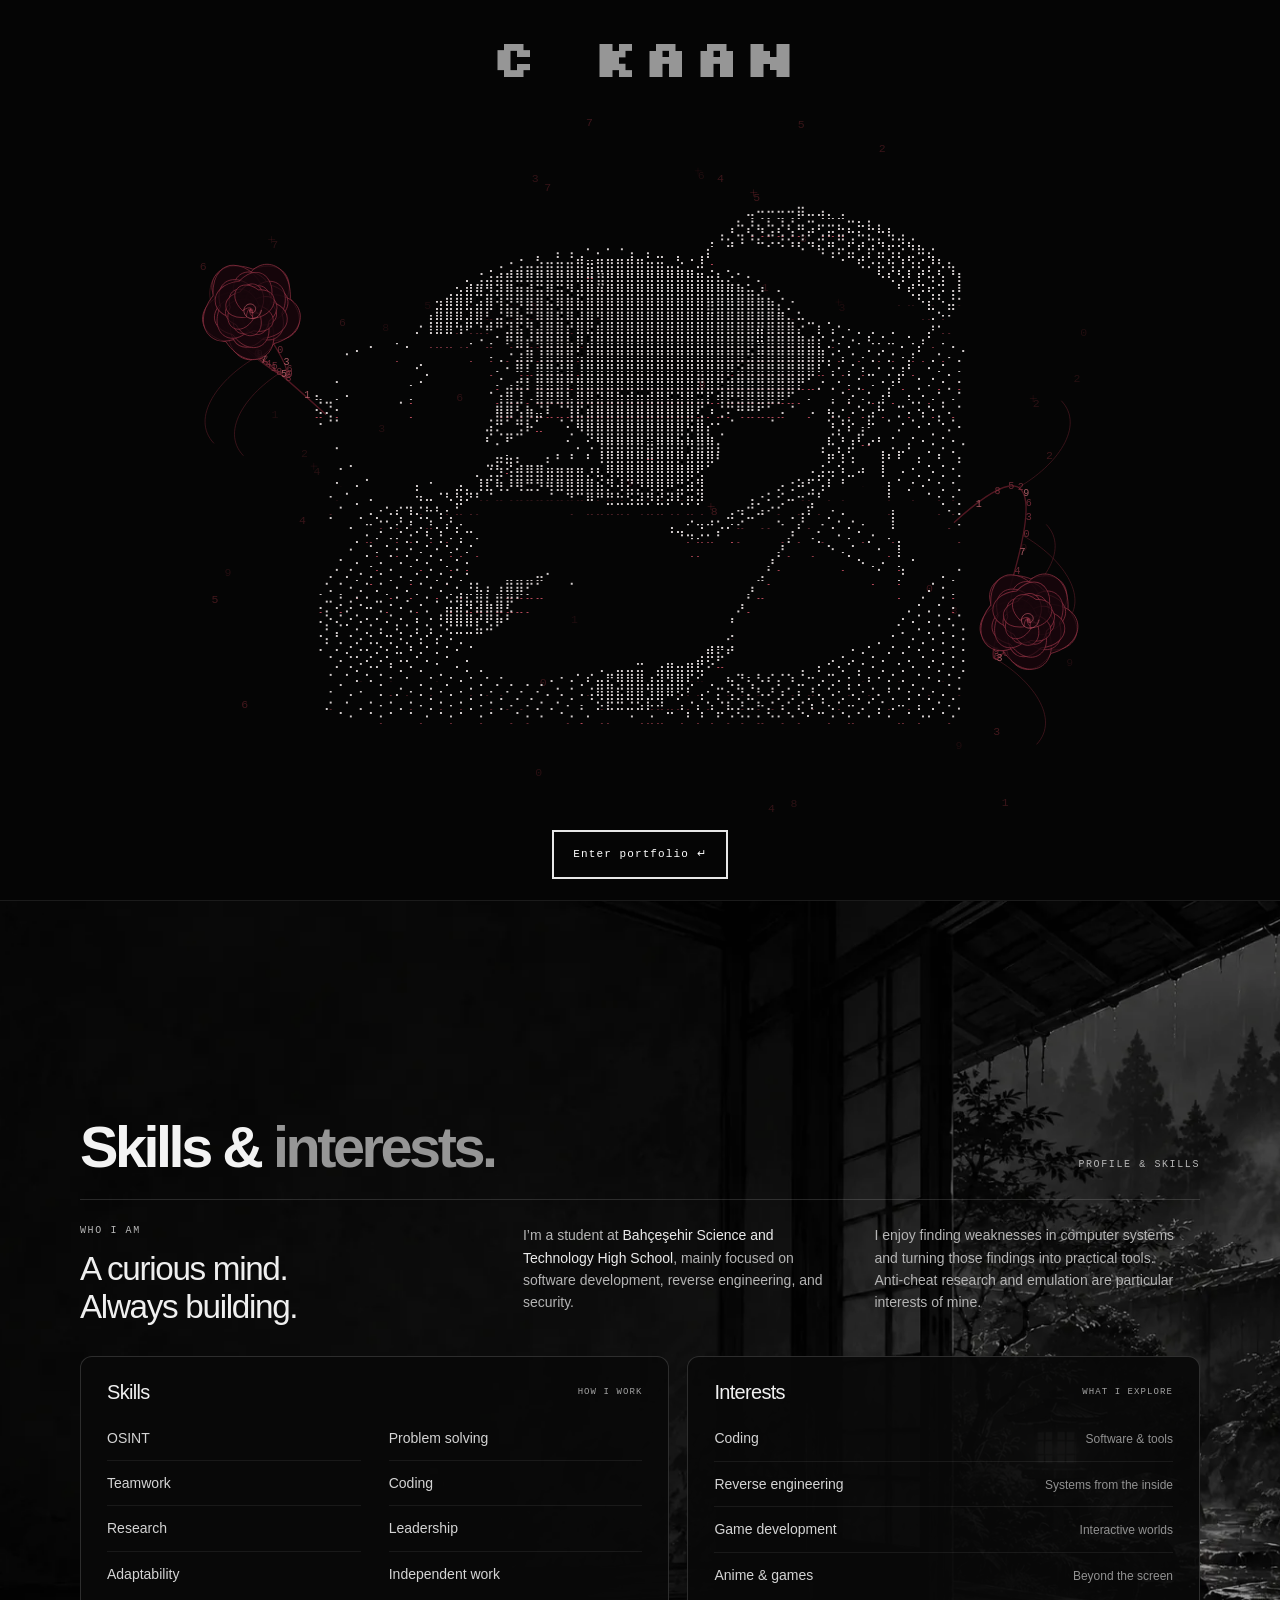
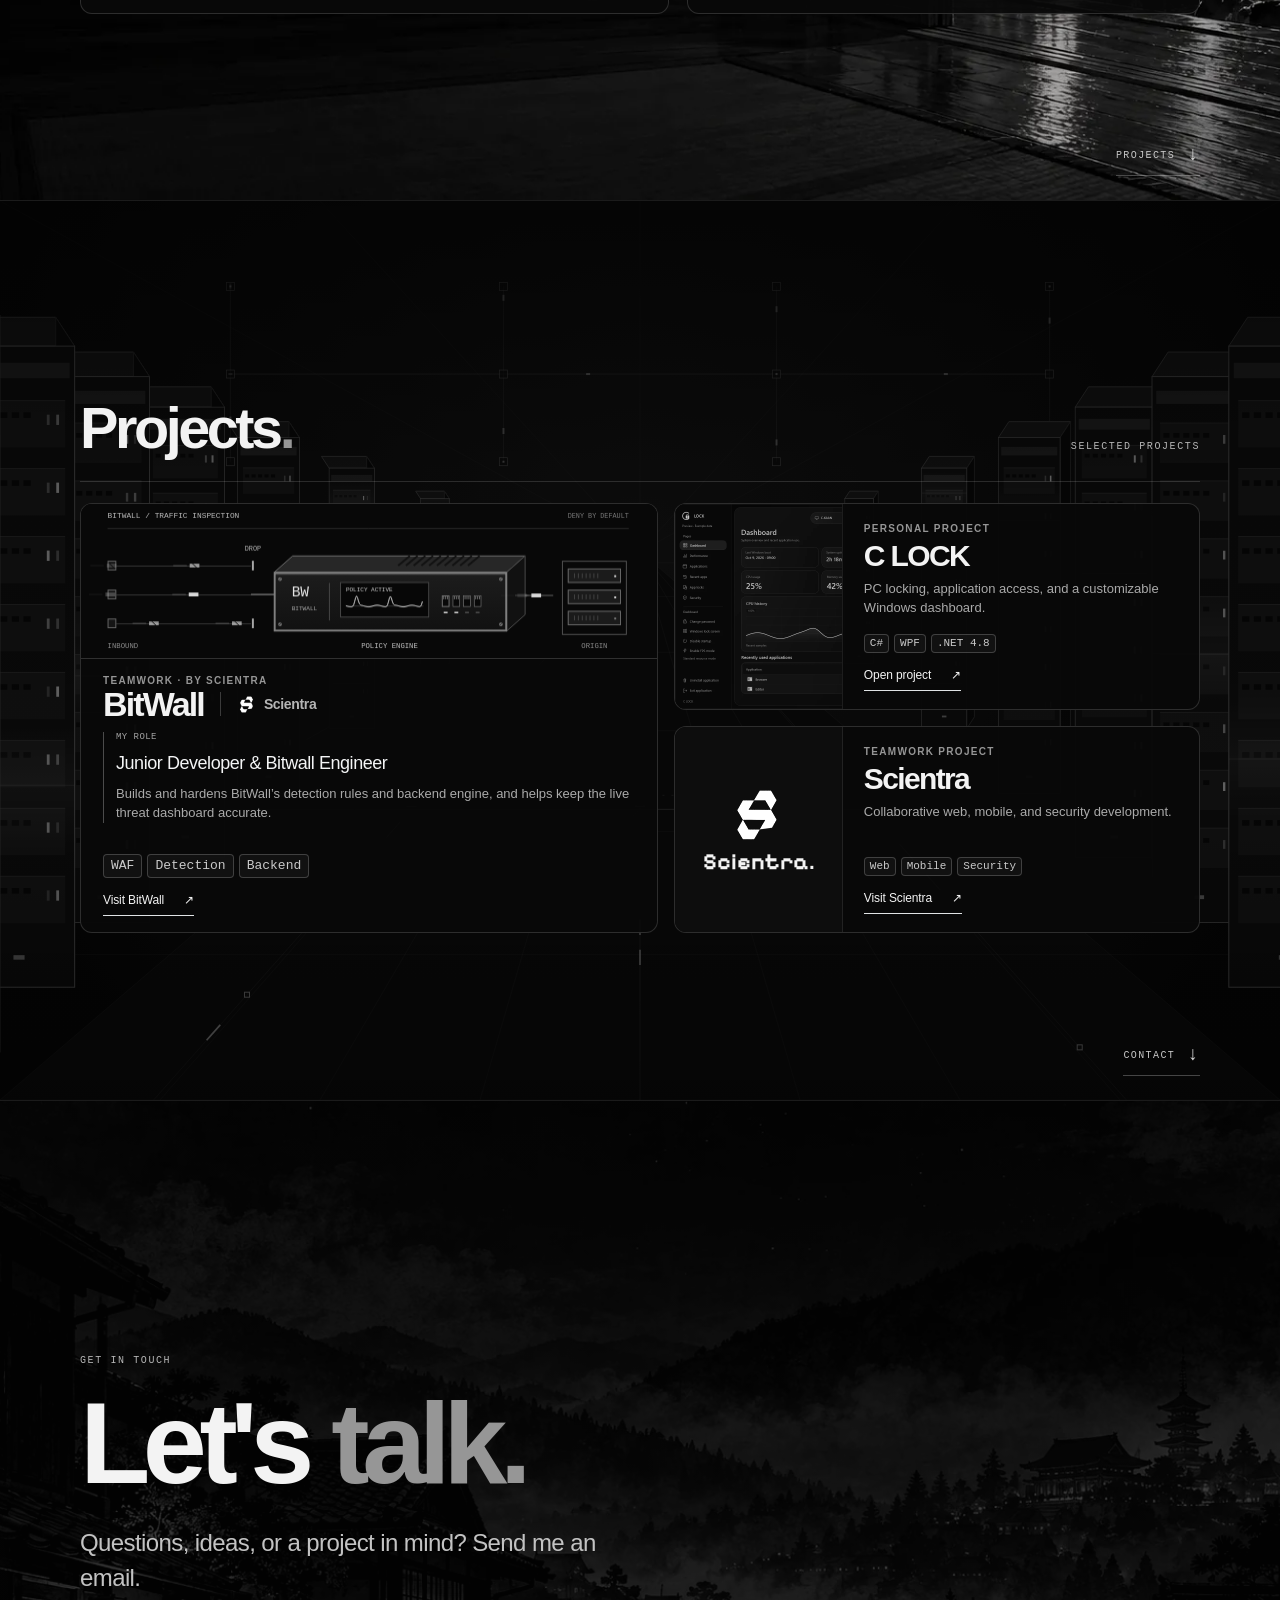
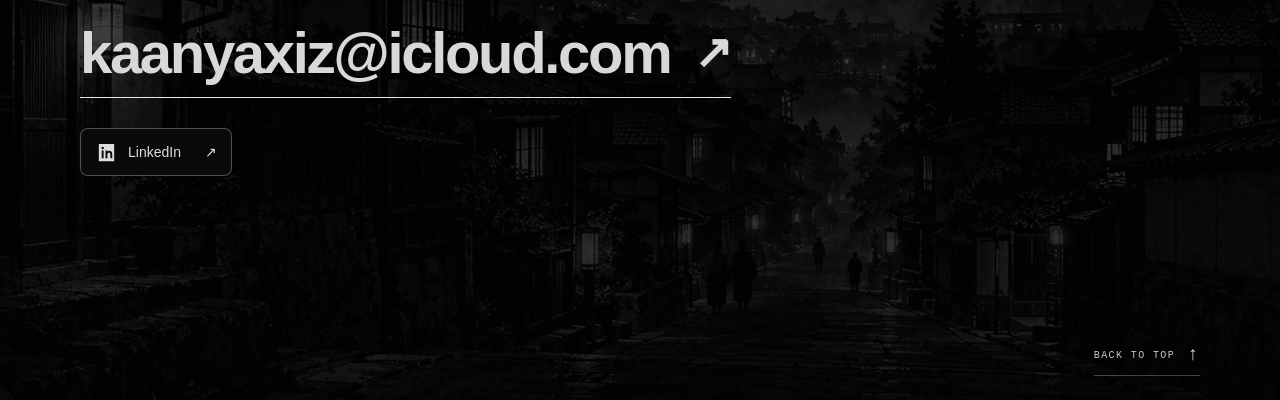
==== commit 8e4fe103: "Refresh character animation asset cache" ====
--- a/index.html
+++ b/index.html
@@ -83,6 +83,6 @@
     </div><a class="next-screen" href="#contact"><strong>CONTACT</strong><span aria-hidden="true">↓</span></a></section>
     <section class="screen contact-screen" id="contact" aria-labelledby="contact-title" data-nav="contact"><canvas class="ambient-scene" data-scene="village" aria-hidden="true"></canvas><div class="section-grid-lines" aria-hidden="true"></div><div class="container screen-inner"><p class="screen-kicker">GET IN TOUCH</p><h2 id="contact-title">Let's <span>talk.</span></h2><p>Questions, ideas, or a project in mind? Send me an email.</p><a class="email" href="mailto:kaanyaxiz@icloud.com">kaanyaxiz@icloud.com <span aria-hidden="true">↗</span></a><div class="contact-socials"><a class="linkedin-link" href="https://www.linkedin.com/in/kaan-ya%C4%9F%C4%B1z-k%C3%BC%C3%A7%C3%BCk-478588443/" target="_blank" rel="noopener noreferrer"><svg viewBox="0 0 24 24" aria-hidden="true"><path fill="currentColor" d="M4 3h16v18H4V3zm3 7v8h2v-8H7zm1-4a1.25 1.25 0 1 0 0 2.5A1.25 1.25 0 0 0 8 6zm3 4v8h2v-4.2c0-2 3-2 3 0V18h2v-4.7c0-3.6-4-4-5-2.2V10h-2z"/></svg><span>LinkedIn</span><span aria-hidden="true">↗</span></a></div></div><a class="next-screen" href="#home"><strong>BACK TO TOP</strong><span aria-hidden="true">↑</span></a></section>
   </main>
-  <script src="main.js?v=chapters-5" defer></script><script src="page-transitions.js" defer></script><script src="sakura-scene.js?v=smooth-5" defer></script><script src="ambient-scenes.js?v=efficient-5" defer></script><script src="bitwall-viz.js?v=efficient-5" defer></script><script src="welcome.js?v=smooth-5" defer></script>
+  <script src="main.js?v=chapters-5" defer></script><script src="page-transitions.js" defer></script><script src="sakura-scene.js?v=smooth-6" defer></script><script src="ambient-scenes.js?v=efficient-5" defer></script><script src="bitwall-viz.js?v=efficient-5" defer></script><script src="welcome.js?v=smooth-5" defer></script>
 </body>
-</html>
+</html>
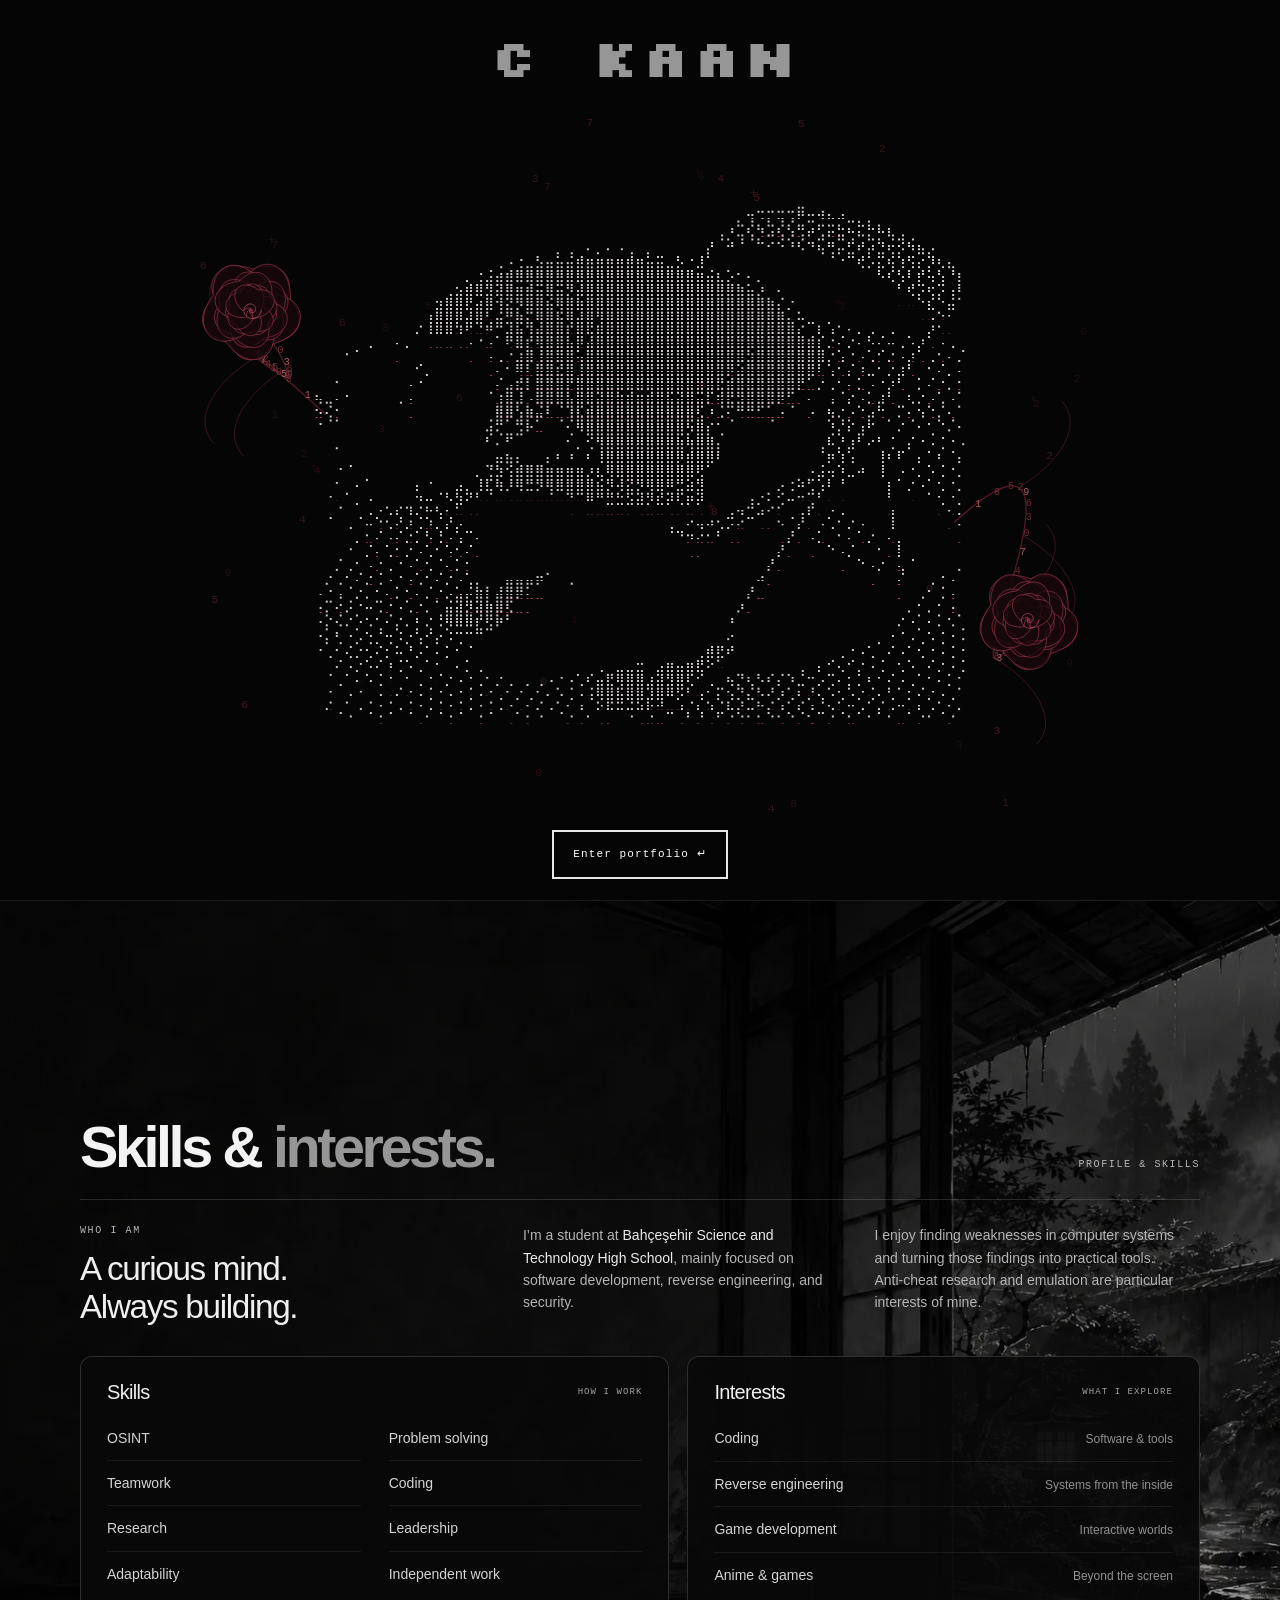
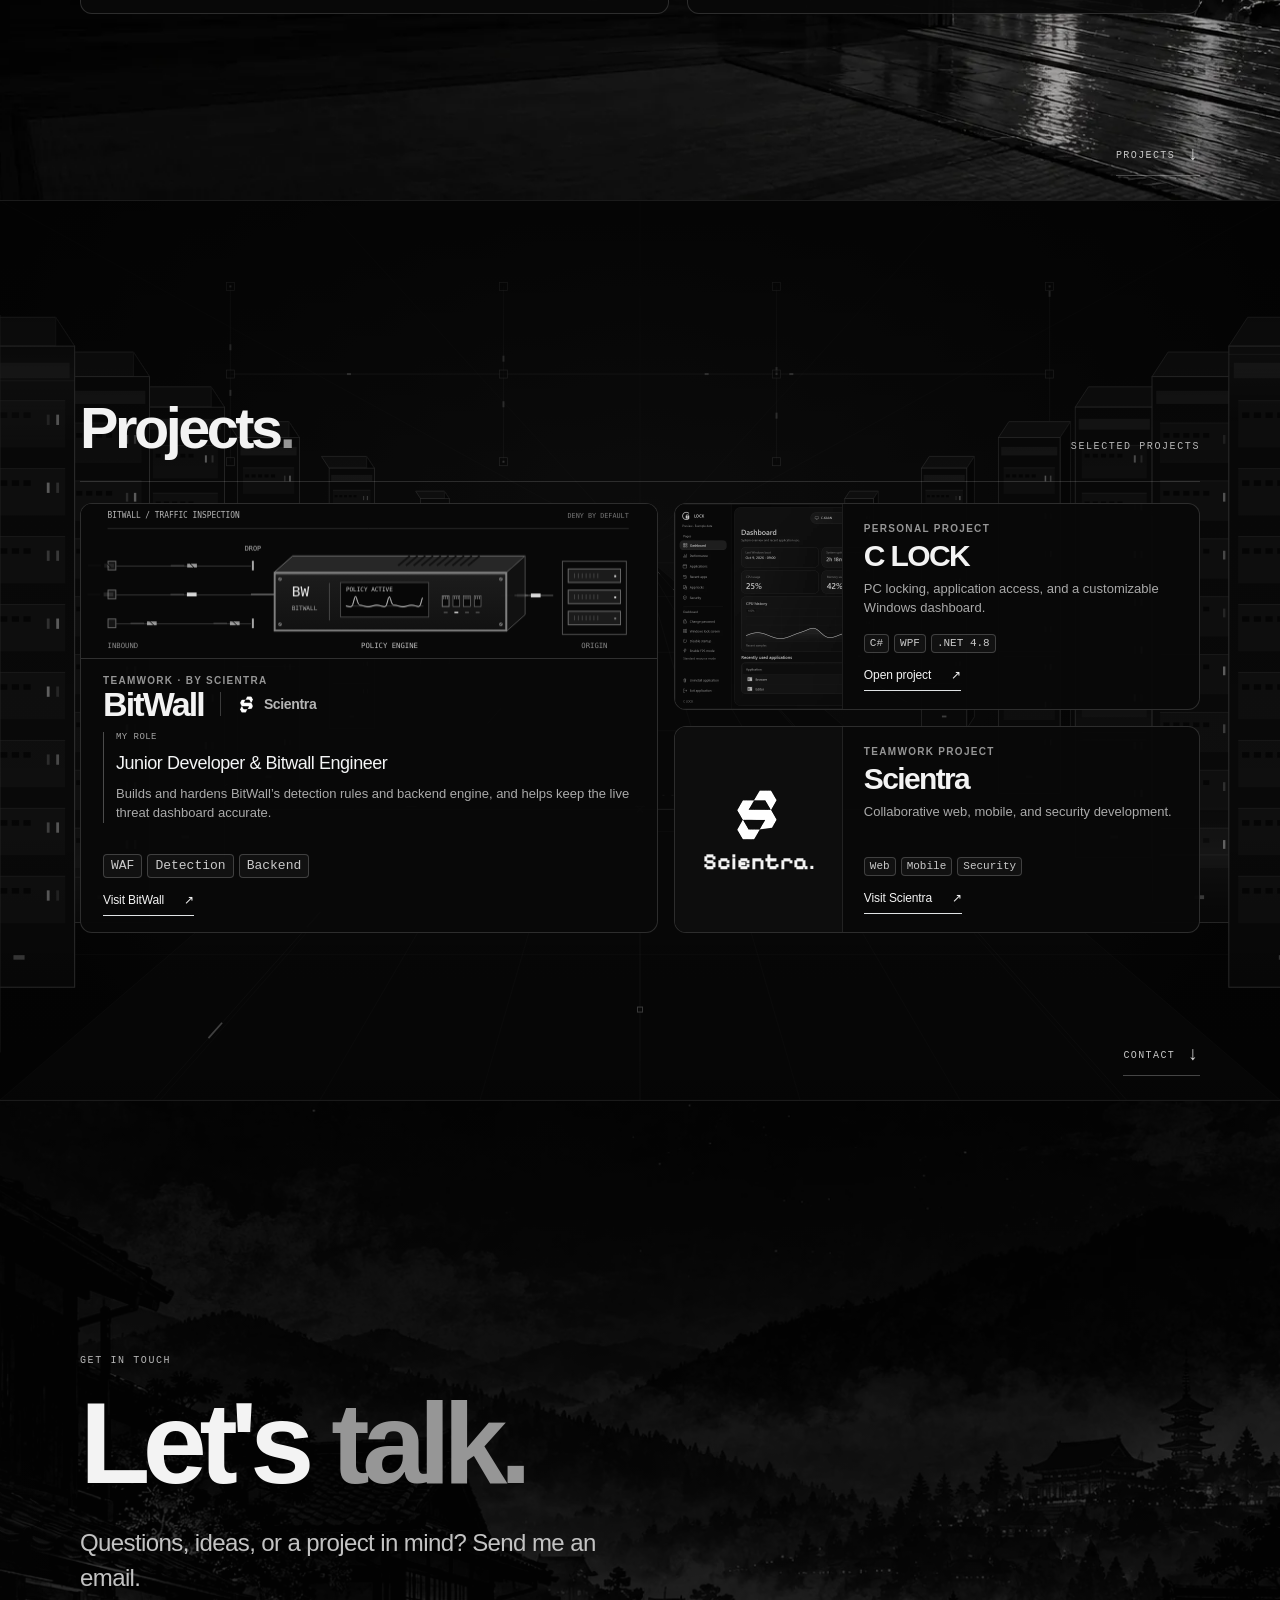
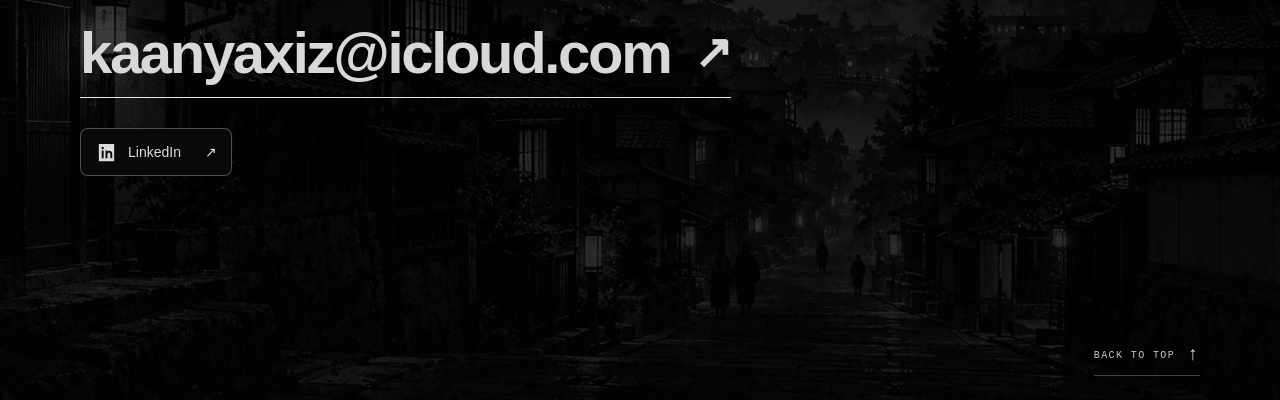
==== commit ac9b8dce: "Simplify terminal prompt to console.log" ====
--- a/index.html
+++ b/index.html
@@ -83,6 +83,6 @@
     </div><a class="next-screen" href="#contact"><strong>CONTACT</strong><span aria-hidden="true">↓</span></a></section>
     <section class="screen contact-screen" id="contact" aria-labelledby="contact-title" data-nav="contact"><canvas class="ambient-scene" data-scene="village" aria-hidden="true"></canvas><div class="section-grid-lines" aria-hidden="true"></div><div class="container screen-inner"><p class="screen-kicker">GET IN TOUCH</p><h2 id="contact-title">Let's <span>talk.</span></h2><p>Questions, ideas, or a project in mind? Send me an email.</p><a class="email" href="mailto:kaanyaxiz@icloud.com">kaanyaxiz@icloud.com <span aria-hidden="true">↗</span></a><div class="contact-socials"><a class="linkedin-link" href="https://www.linkedin.com/in/kaan-ya%C4%9F%C4%B1z-k%C3%BC%C3%A7%C3%BCk-478588443/" target="_blank" rel="noopener noreferrer"><svg viewBox="0 0 24 24" aria-hidden="true"><path fill="currentColor" d="M4 3h16v18H4V3zm3 7v8h2v-8H7zm1-4a1.25 1.25 0 1 0 0 2.5A1.25 1.25 0 0 0 8 6zm3 4v8h2v-4.2c0-2 3-2 3 0V18h2v-4.7c0-3.6-4-4-5-2.2V10h-2z"/></svg><span>LinkedIn</span><span aria-hidden="true">↗</span></a></div></div><a class="next-screen" href="#home"><strong>BACK TO TOP</strong><span aria-hidden="true">↑</span></a></section>
   </main>
-  <script src="main.js?v=chapters-5" defer></script><script src="page-transitions.js" defer></script><script src="sakura-scene.js?v=smooth-6" defer></script><script src="ambient-scenes.js?v=efficient-5" defer></script><script src="bitwall-viz.js?v=efficient-5" defer></script><script src="welcome.js?v=smooth-5" defer></script>
+  <script src="main.js?v=chapters-5" defer></script><script src="page-transitions.js" defer></script><script src="sakura-scene.js?v=smooth-6" defer></script><script src="ambient-scenes.js?v=efficient-5" defer></script><script src="bitwall-viz.js?v=efficient-5" defer></script><script src="welcome.js?v=console-6" defer></script>
 </body>
 </html>
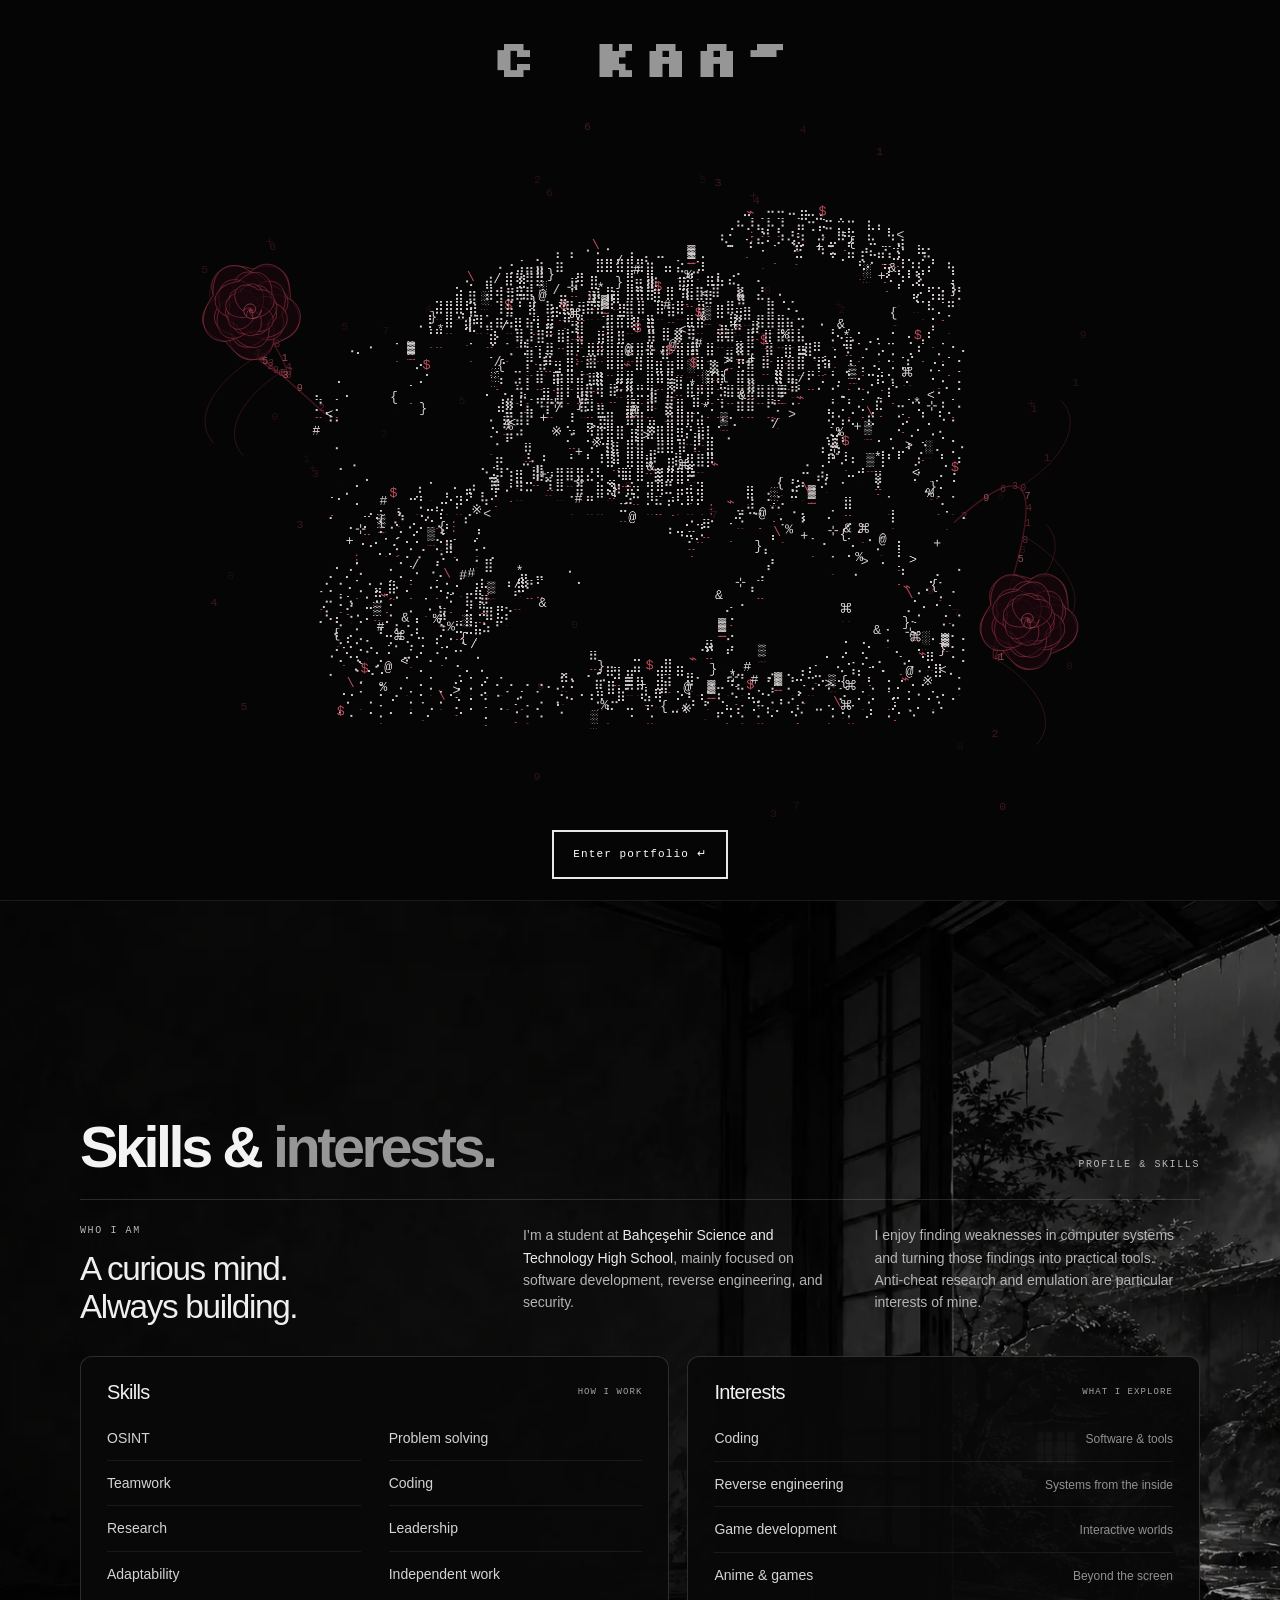
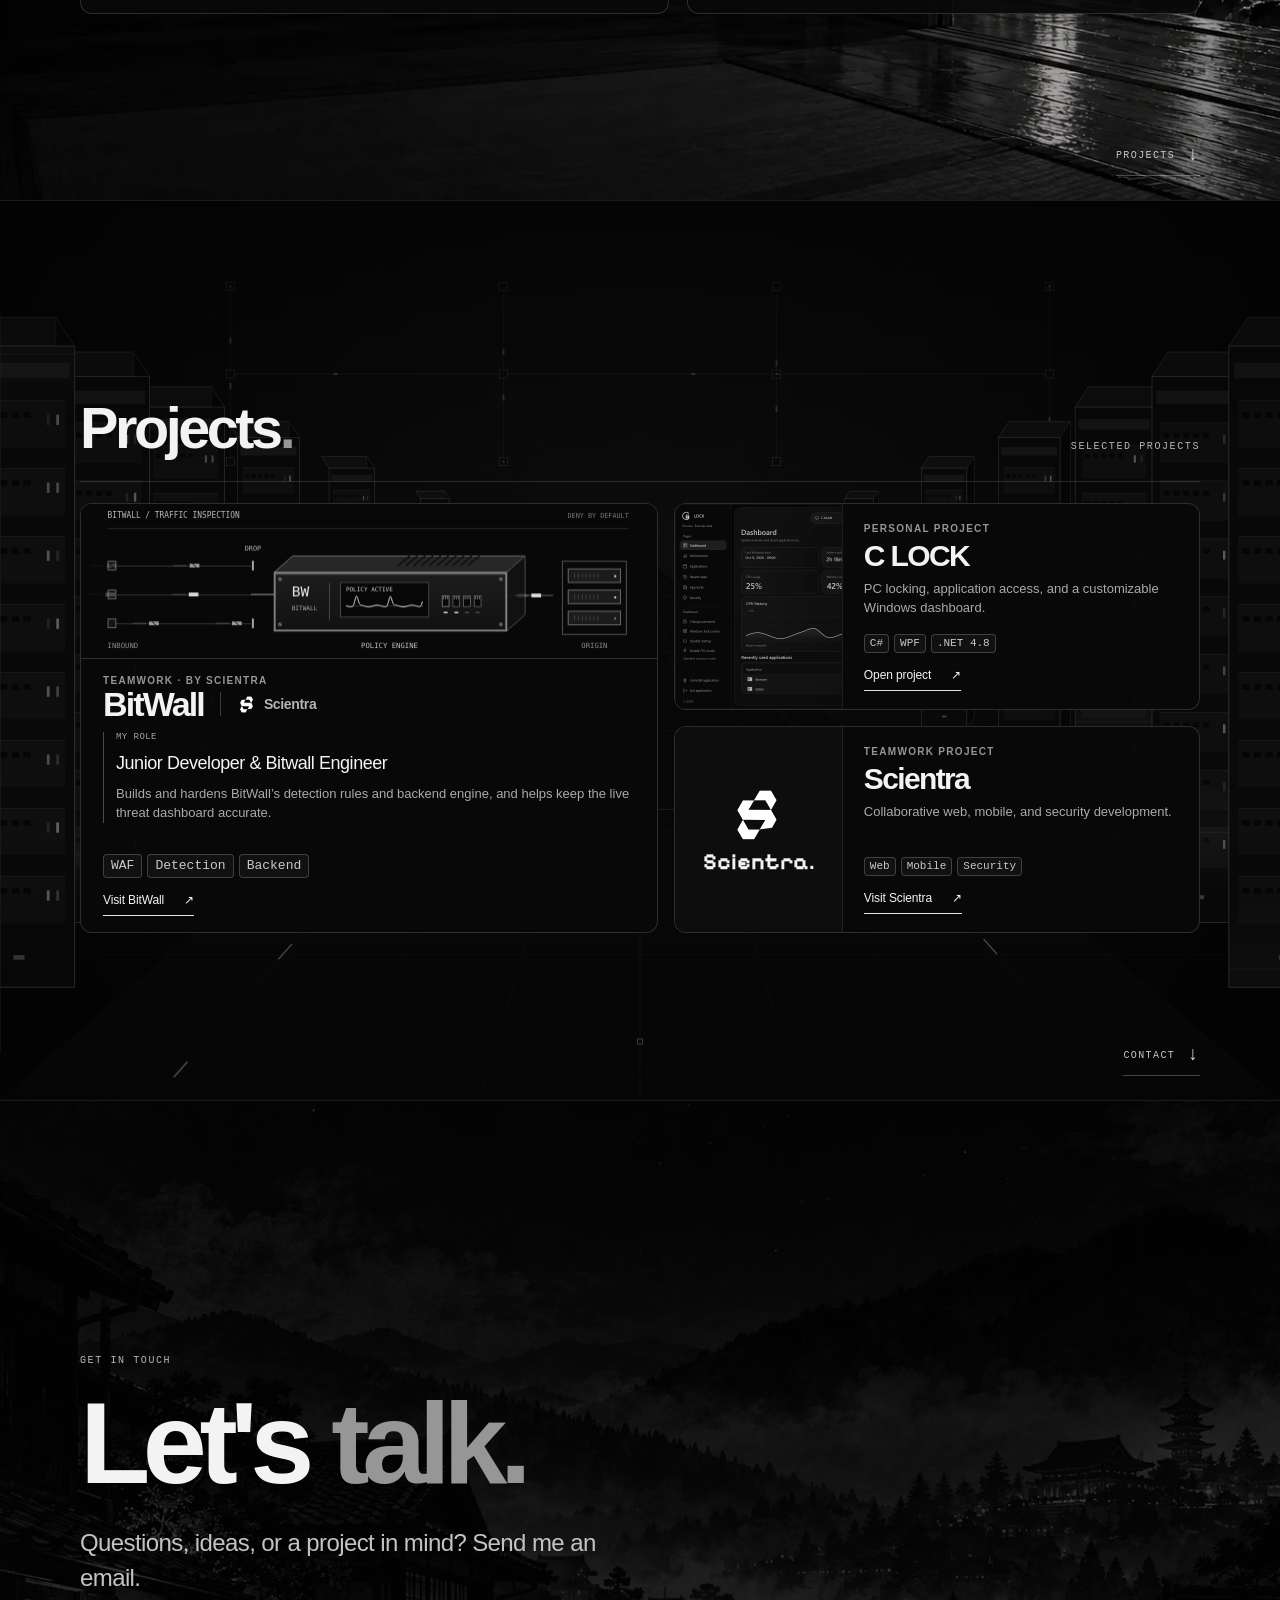
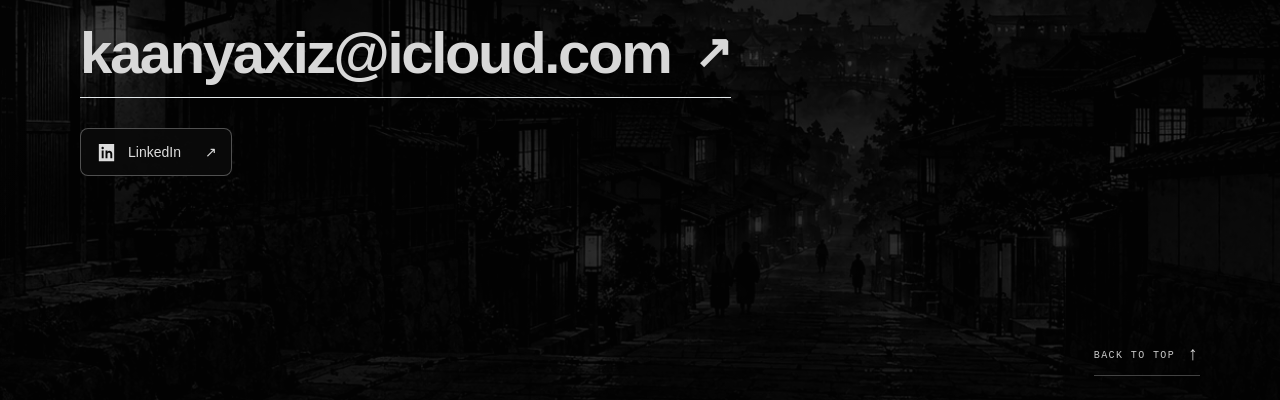
==== commit 0aa135af: "Use console.log as the greeting panel title" ====
--- a/index.html
+++ b/index.html
@@ -54,7 +54,7 @@
   <main id="main" tabindex="-1">
     <section class="hero screen" id="home" aria-labelledby="hero-title" data-nav="home">
       <canvas id="sakura-scene" aria-label="A dark sakura tree sways over a seated coder using a laptop" role="img"></canvas><span class="coder-name" id="coder-name">C KAAN</span>
-      <aside class="visitor-terminal" id="visitor-terminal" aria-label="Visitor greeting" hidden><div class="visitor-titlebar"><span aria-hidden="true">&gt;_</span><span>~/portfolio</span></div><div class="visitor-output" id="visitor-output" aria-live="off"></div></aside>
+      <aside class="visitor-terminal" id="visitor-terminal" aria-label="Visitor greeting" hidden><div class="visitor-titlebar"><span aria-hidden="true">&gt;_</span><span>console.log</span></div><div class="visitor-output" id="visitor-output" aria-live="off"></div></aside>
       <div class="hero-gradient" aria-hidden="true"></div><div class="scanlines" aria-hidden="true"></div>
       <div class="hero-content container"><p class="screen-kicker">DEVELOPER / SECURITY</p><h1 id="hero-title">C KAAN</h1><div class="hero-actions"><a class="button primary" href="#projects">Explore projects <span aria-hidden="true">↗</span></a><a class="text-link" href="#skills">Skills &amp; profile <span aria-hidden="true">↓</span></a></div></div>
       <a class="next-screen" href="#skills"><strong>SKILLS</strong><span aria-hidden="true">↓</span></a>
@@ -83,6 +83,6 @@
     </div><a class="next-screen" href="#contact"><strong>CONTACT</strong><span aria-hidden="true">↓</span></a></section>
     <section class="screen contact-screen" id="contact" aria-labelledby="contact-title" data-nav="contact"><canvas class="ambient-scene" data-scene="village" aria-hidden="true"></canvas><div class="section-grid-lines" aria-hidden="true"></div><div class="container screen-inner"><p class="screen-kicker">GET IN TOUCH</p><h2 id="contact-title">Let's <span>talk.</span></h2><p>Questions, ideas, or a project in mind? Send me an email.</p><a class="email" href="mailto:kaanyaxiz@icloud.com">kaanyaxiz@icloud.com <span aria-hidden="true">↗</span></a><div class="contact-socials"><a class="linkedin-link" href="https://www.linkedin.com/in/kaan-ya%C4%9F%C4%B1z-k%C3%BC%C3%A7%C3%BCk-478588443/" target="_blank" rel="noopener noreferrer"><svg viewBox="0 0 24 24" aria-hidden="true"><path fill="currentColor" d="M4 3h16v18H4V3zm3 7v8h2v-8H7zm1-4a1.25 1.25 0 1 0 0 2.5A1.25 1.25 0 0 0 8 6zm3 4v8h2v-4.2c0-2 3-2 3 0V18h2v-4.7c0-3.6-4-4-5-2.2V10h-2z"/></svg><span>LinkedIn</span><span aria-hidden="true">↗</span></a></div></div><a class="next-screen" href="#home"><strong>BACK TO TOP</strong><span aria-hidden="true">↑</span></a></section>
   </main>
-  <script src="main.js?v=chapters-5" defer></script><script src="page-transitions.js" defer></script><script src="sakura-scene.js?v=smooth-6" defer></script><script src="ambient-scenes.js?v=efficient-5" defer></script><script src="bitwall-viz.js?v=efficient-5" defer></script><script src="welcome.js?v=console-6" defer></script>
+  <script src="main.js?v=chapters-5" defer></script><script src="page-transitions.js" defer></script><script src="sakura-scene.js?v=smooth-6" defer></script><script src="ambient-scenes.js?v=efficient-5" defer></script><script src="bitwall-viz.js?v=efficient-5" defer></script><script src="welcome.js?v=console-title-7" defer></script>
 </body>
 </html>
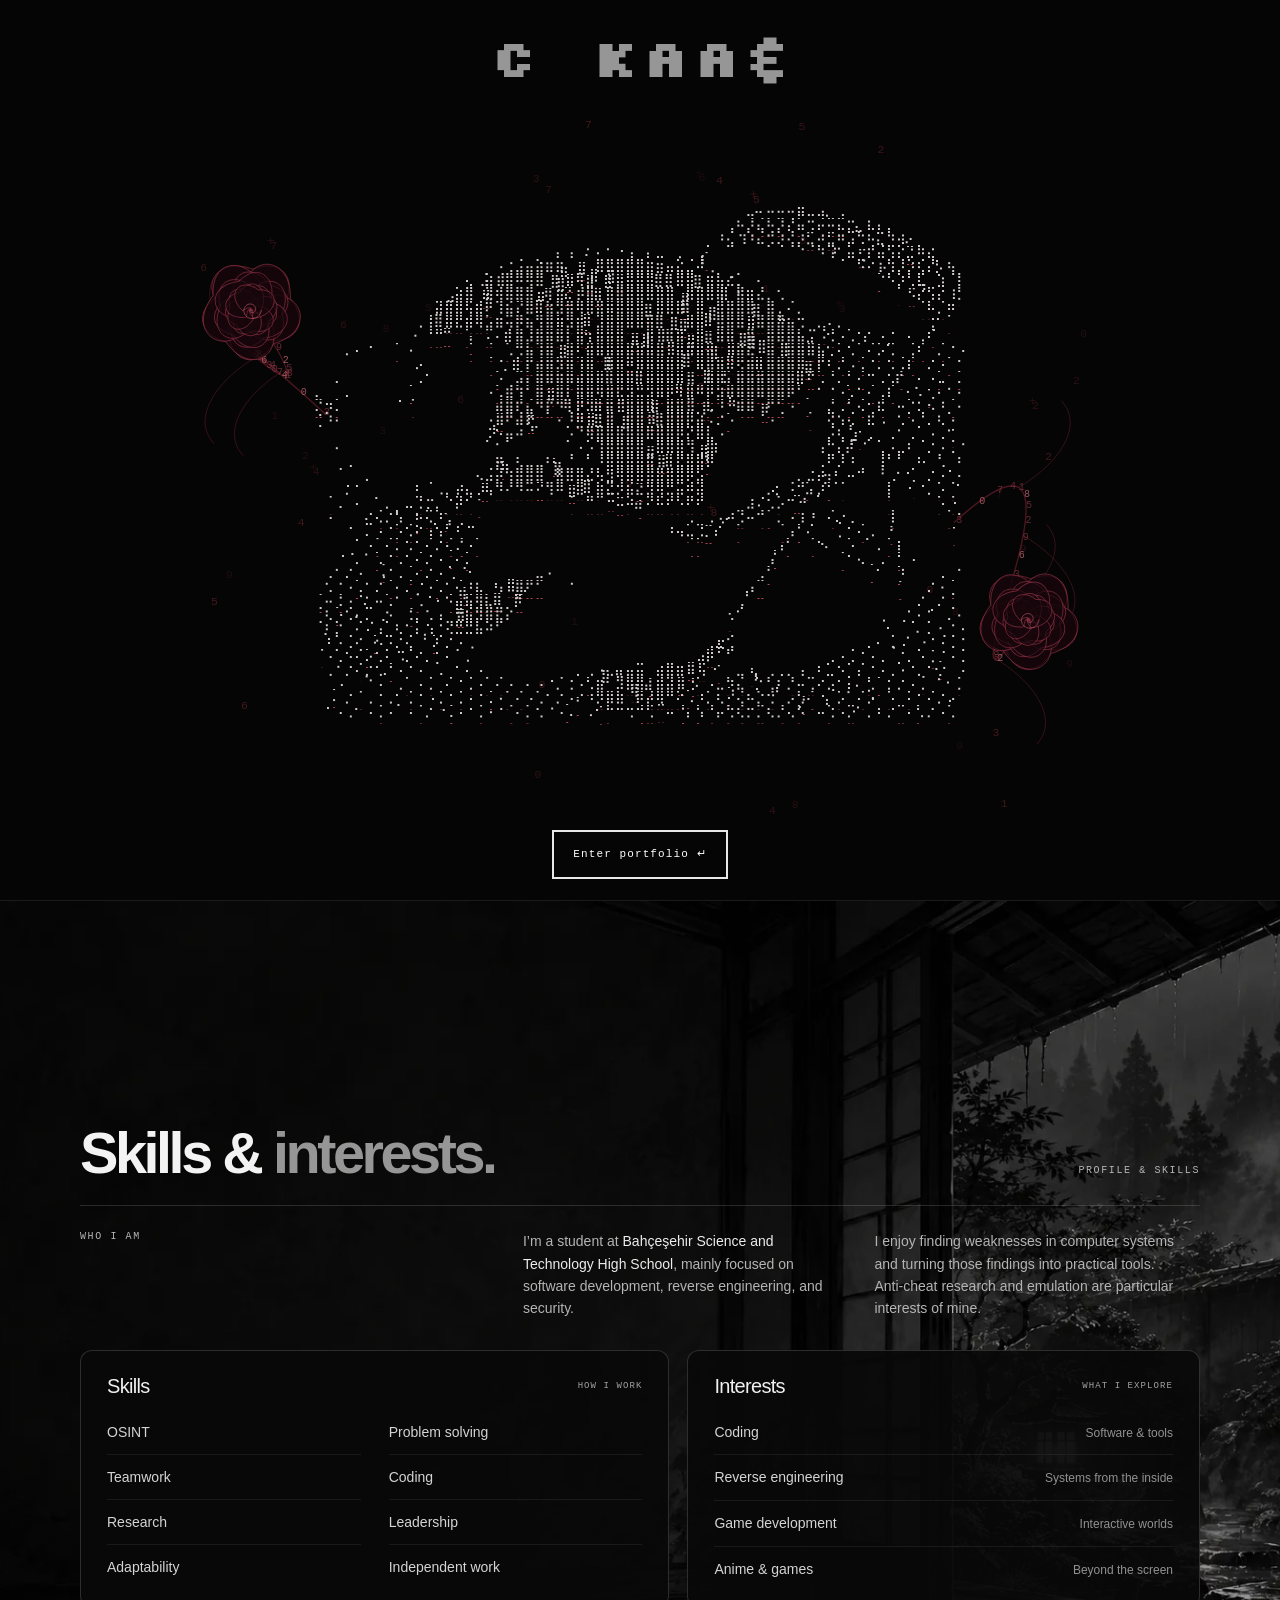
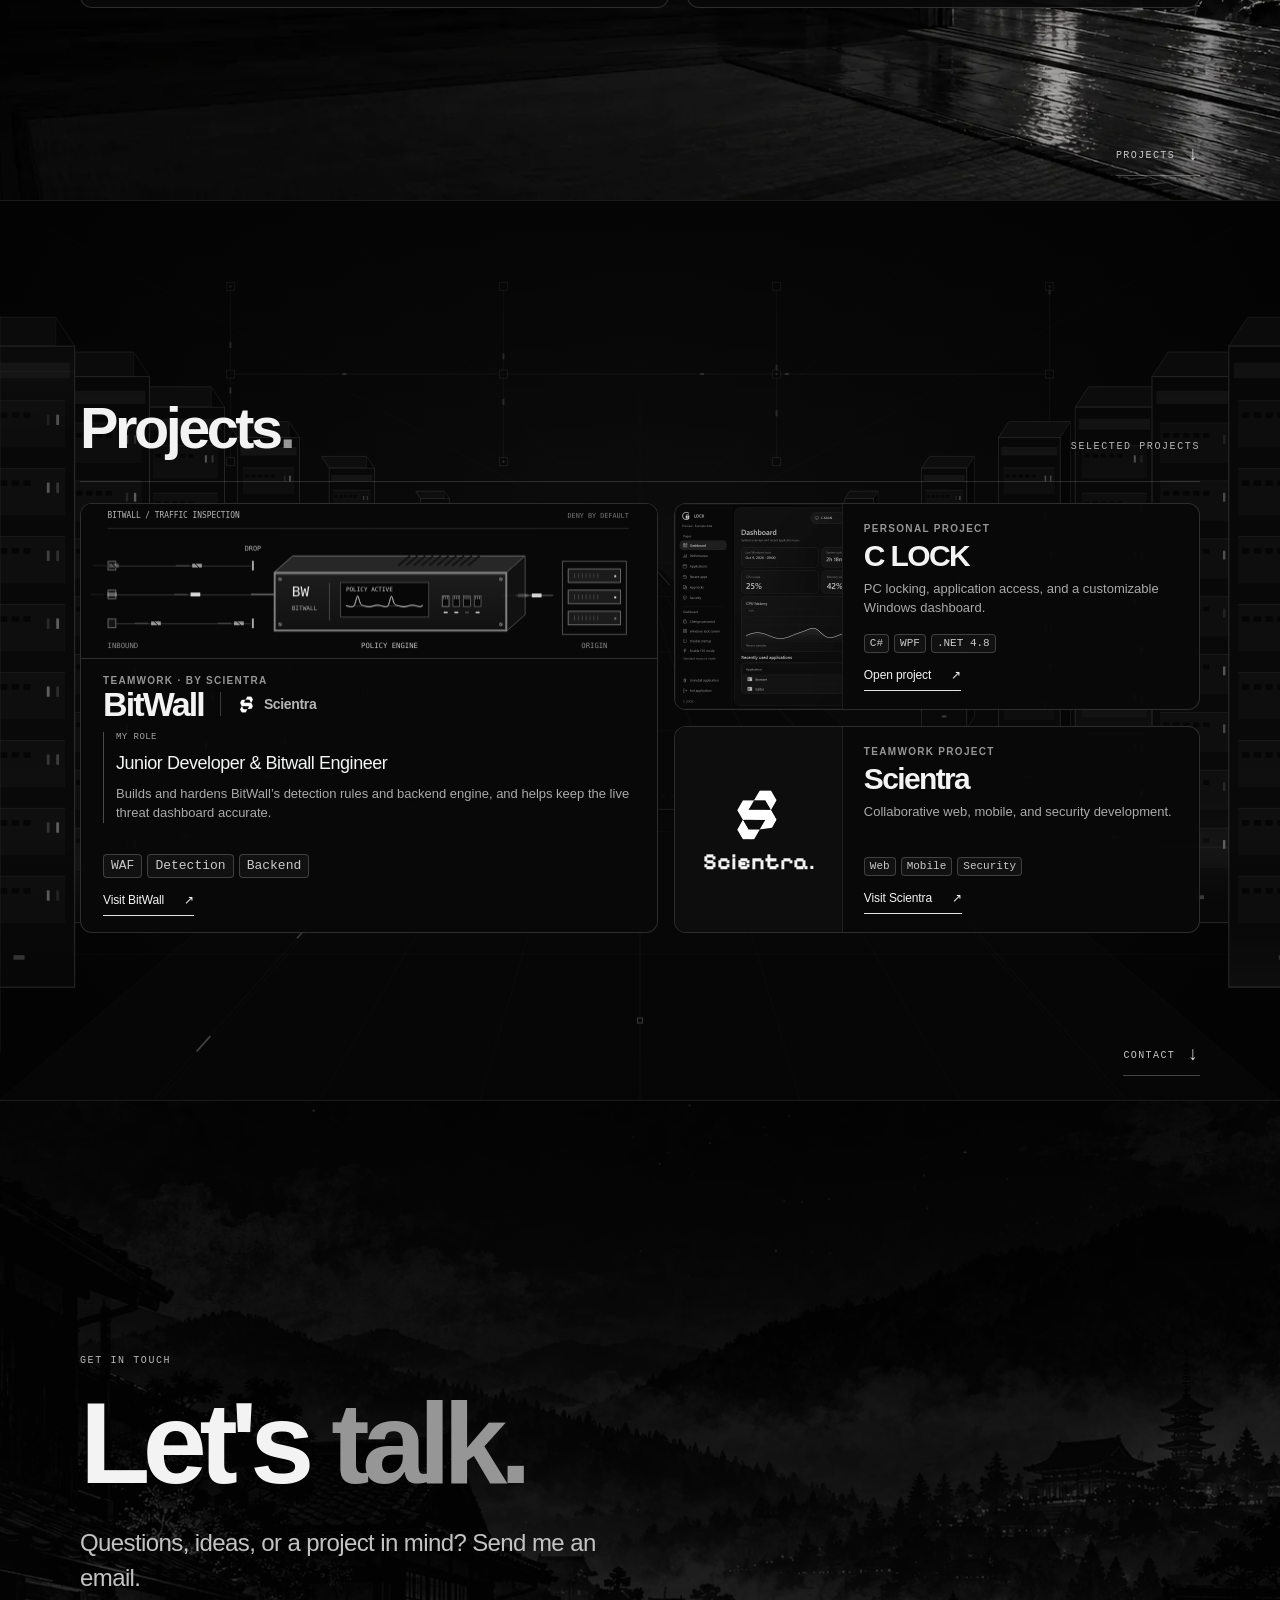
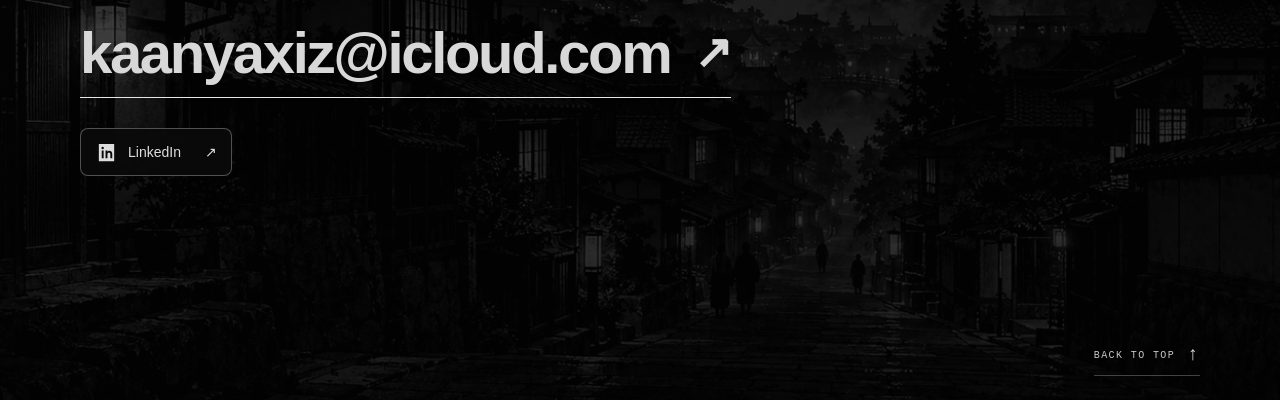
==== commit d43def3c: "Remove profile tagline" ====
--- a/index.html
+++ b/index.html
@@ -64,7 +64,7 @@
       <div class="container screen-inner">
         <div class="section-head"><p class="screen-kicker">PROFILE &amp; SKILLS</p><h2 id="skills-title">Skills &amp; <span>interests.</span></h2></div>
         <div class="profile-intro">
-          <div><p class="eyebrow-label">WHO I AM</p><p class="profile-lead">A curious mind.<br> Always building.</p></div>
+          <div><p class="eyebrow-label">WHO I AM</p></div>
           <div class="profile-copy"><p>I’m a student at <strong>Bahçeşehir Science and Technology High School</strong>, mainly focused on software development, reverse engineering, and security.</p><p>I enjoy finding weaknesses in computer systems and turning those findings into practical tools. Anti-cheat research and emulation are particular interests of mine.</p></div>
         </div>
         <div class="capability-grid">
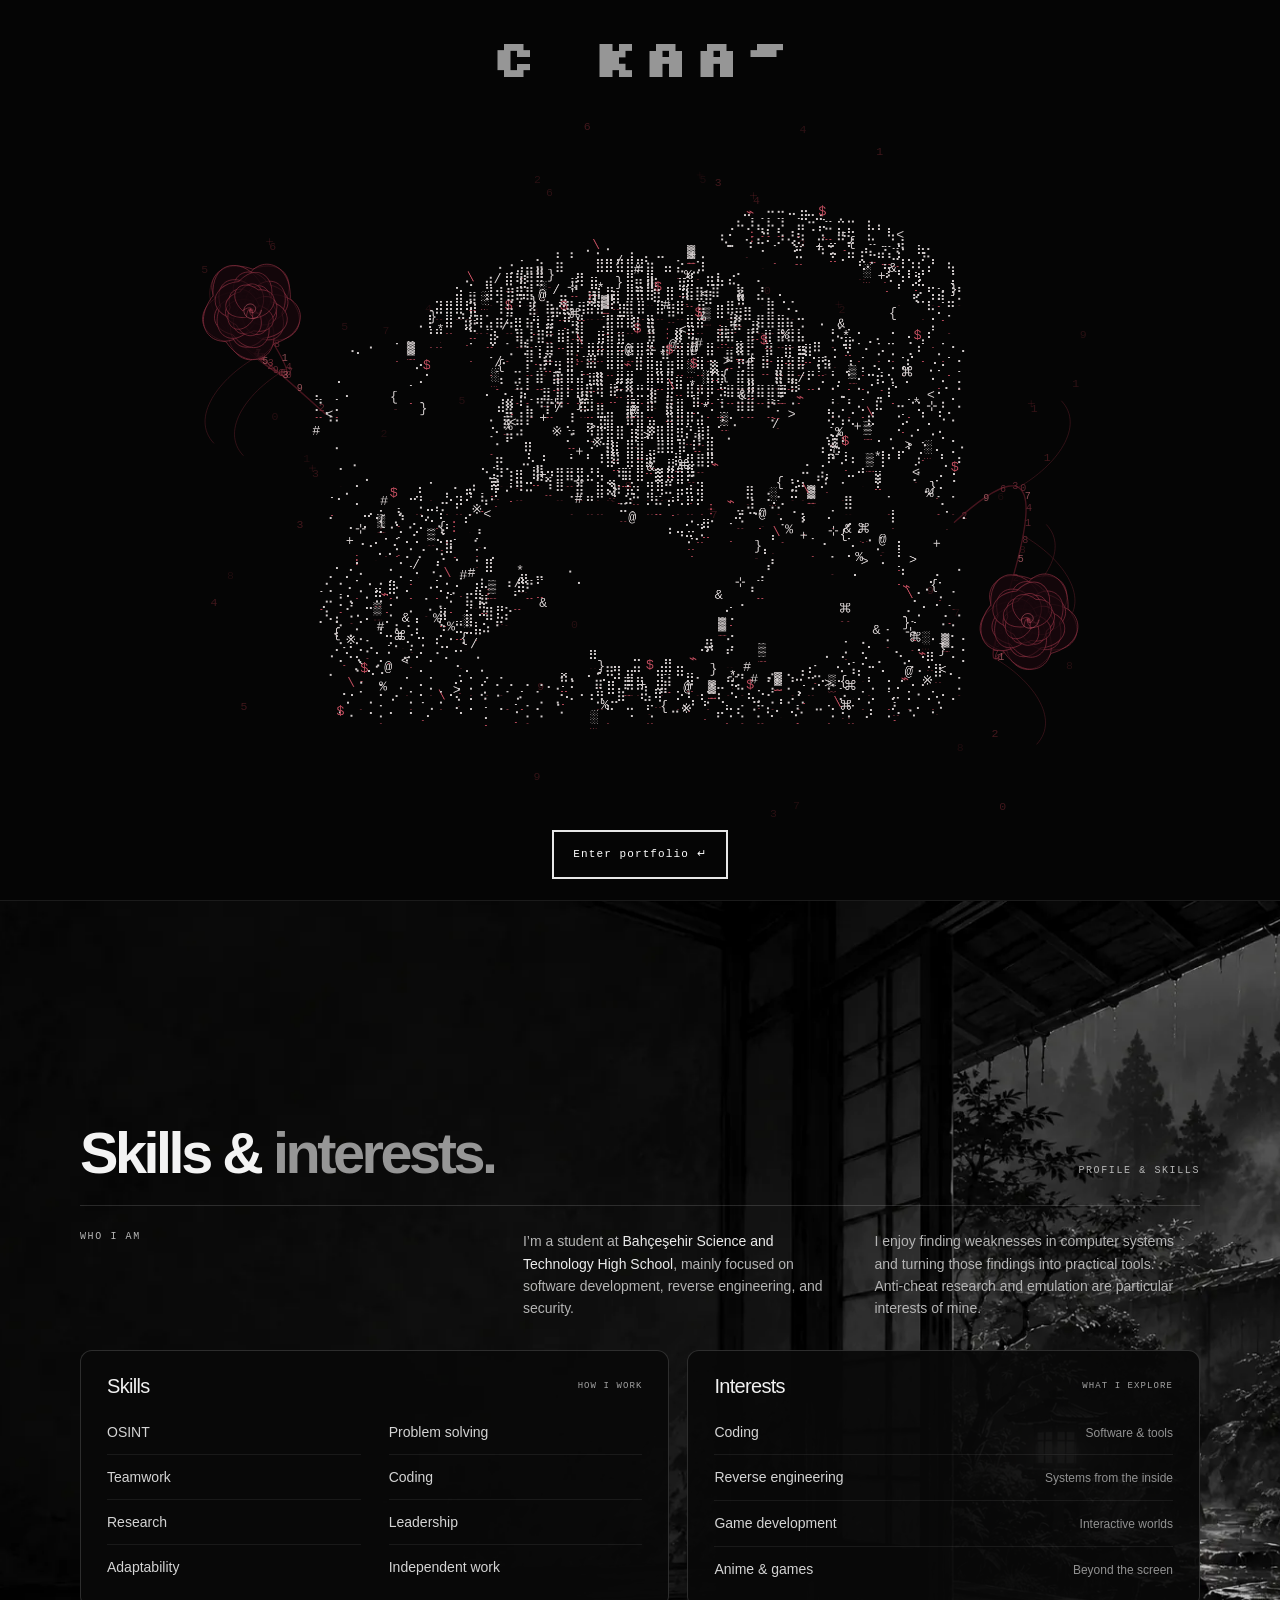
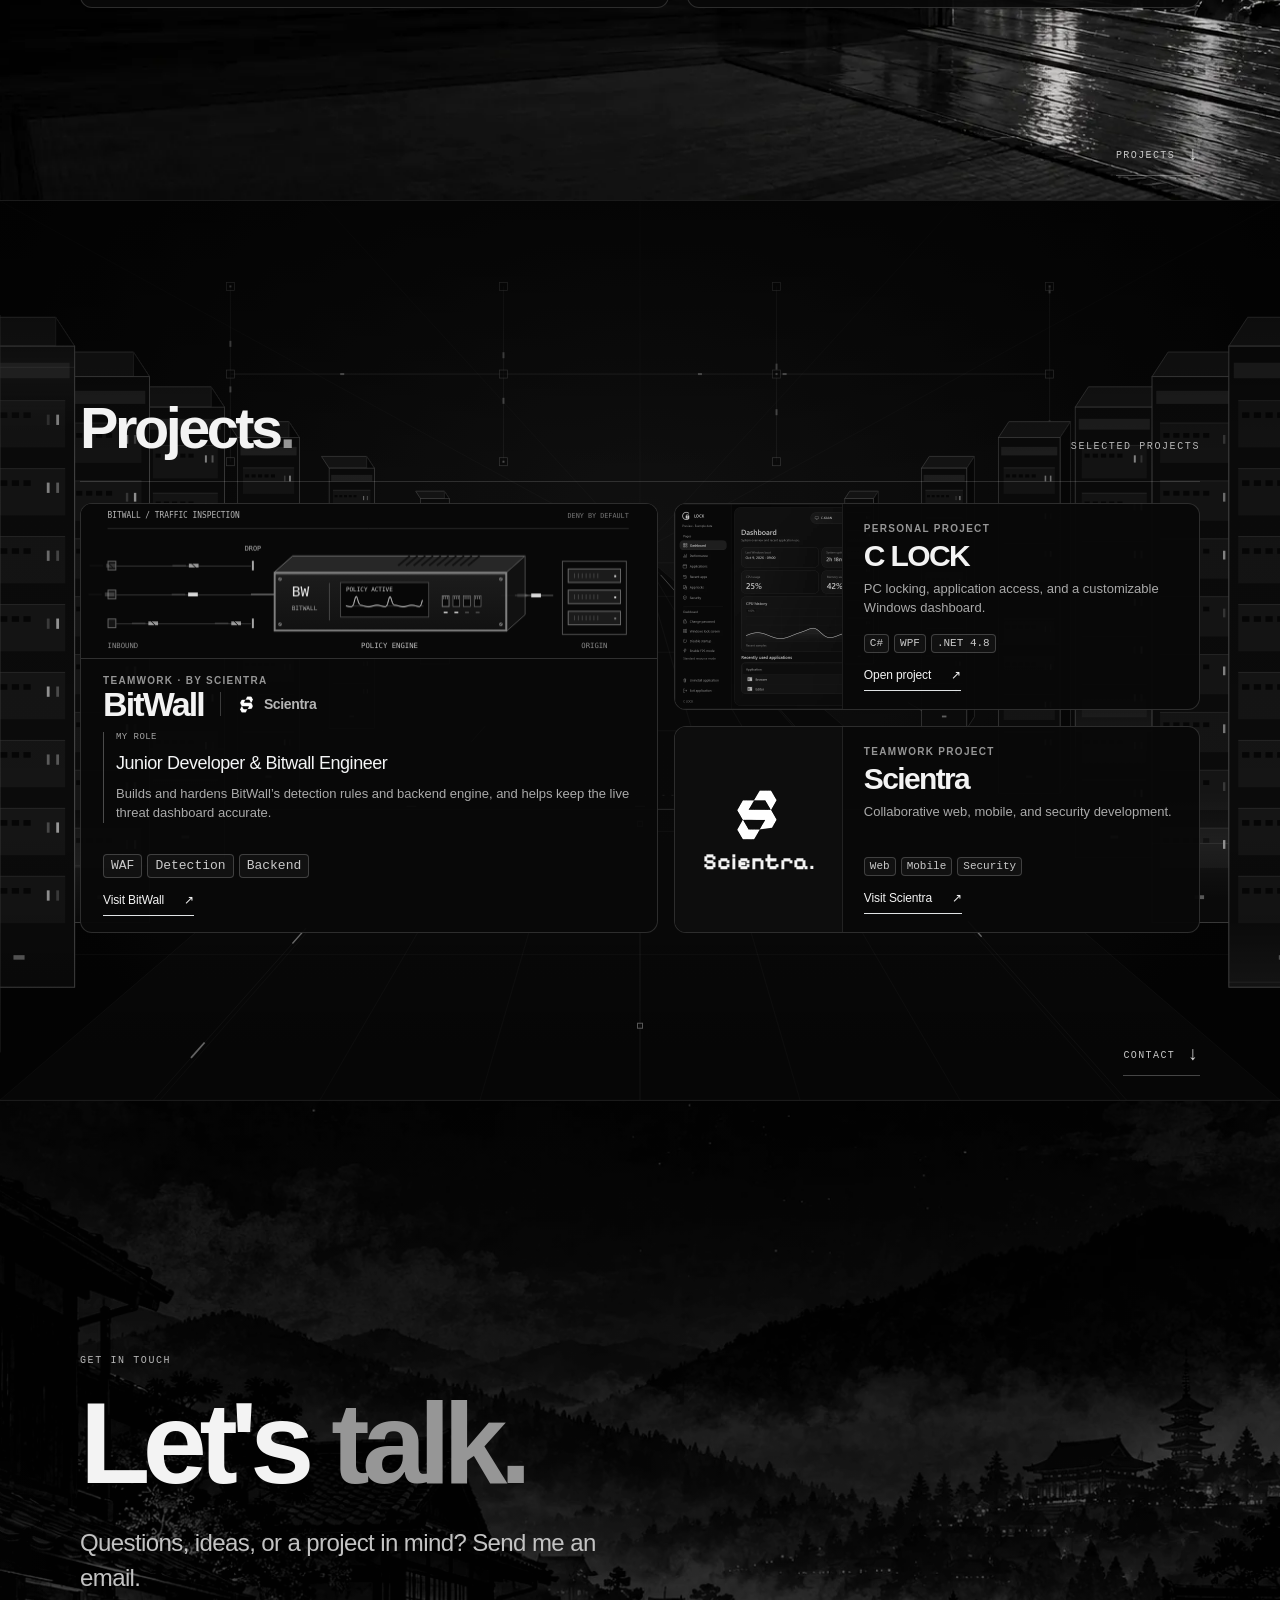
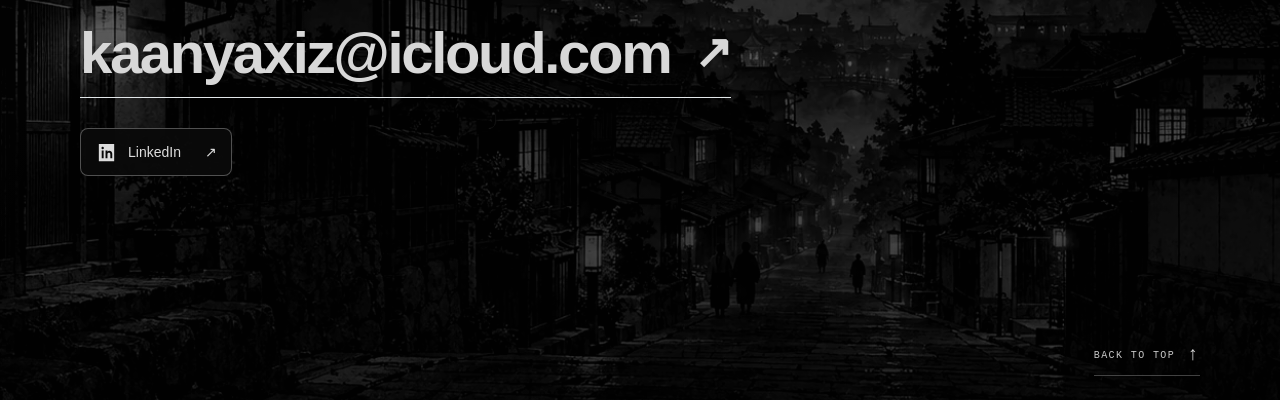
==== commit a31f8663: "Add chapter transitions and a natural hero landscape" ====
--- a/index.html
+++ b/index.html
@@ -10,6 +10,7 @@
   <link rel="stylesheet" href="styles.css"><link rel="stylesheet" href="scene-v3.css"><link rel="stylesheet" href="experience.css"><link rel="stylesheet" href="bitwall-viz.css"><link rel="stylesheet" href="modern.css?v=responsive-5">
 <link rel="stylesheet" href="opening.css?v=cached-5"><script src="opening.js?v=cached-5"></script>
 <link rel="stylesheet" href="refinement.css?v=responsive-5">
+<link rel="stylesheet" href="atmosphere.css?v=chapters-8">
 </head>
 <body class="portfolio-home">
   <div class="opening-screen" id="opening-screen" role="dialog" aria-modal="true" aria-labelledby="opening-title"><h2 class="opening-title" id="opening-title" data-text="C KAAN">C KAAN</h2><div class="opening-art-stage" aria-hidden="true"><pre class="opening-art">⠀⠀⠀⠀⠀⠀⠀⠀⠀⠀⠀⠀⠀⠀⠀⠀⠀⠀⠀⠀⠀⠀⠀⠀⠀⠀⠀⠀⠀⠀⠀⠀⠀⠀⠀⠀⠀⠀⠀⠀⠀⠀⠀⣀⠤⠤⠤⠤⣶⣀⣠⡀⢀⠀⠀⠀⠀⠀⠀⠀⠀⠀⠀⠀⠀
@@ -50,7 +51,7 @@
 ⠀⢈⠀⡐⠈⢀⠐⢀⠂⢈⠐⠠⢈⠐⢈⠠⠐⢈⠠⠁⠌⠠⢁⠂⡐⠠⠐⠰⡻⣿⣷⢿⡿⡼⢿⠛⠕⢁⠰⡁⢆⡱⢌⠦⡑⢊⠜⡠⢃⠌⢢⠐⡡⠐⠌⡠⢂⠡⠀⠅⠂⠌⡐⠠⠀
 ⠀⠂⠠⢀⠐⠠⢈⠠⠐⠠⠈⡐⠠⢈⠠⠐⢈⠠⠐⠈⠄⡁⢂⠐⠠⢁⠘⡀⠊⠓⠒⢒⠚⢋⠉⠤⠘⡄⢣⠘⡤⢓⢎⡒⡉⢆⡘⢄⠣⡘⠤⢑⠠⡉⠔⡀⠆⡐⠉⠄⢃⡐⠠⢁⠂</pre></div><button class="opening-enter" type="button">Enter portfolio ↵</button></div>
   <a class="skip" href="#main">Skip to content</a>
-  <header class="header"><a class="logo" href="#home" aria-label="C Kaan, home"><svg class="c-mark" viewBox="0 0 32 32" aria-hidden="true"><path d="M8 3h19v6H12v14h15v6H8v-4H4V7h4z" fill="currentColor"/></svg><span>Kaan</span></a><nav aria-label="Main navigation"><a href="#home">Home</a><a href="#skills">Skills</a><a href="#projects">Projects</a><a href="#contact">Contact</a></nav><button class="motion-toggle" type="button" aria-label="Pause animations" aria-pressed="false">Pause</button></header>
+  <header class="header"><a class="logo" href="#home" aria-label="C Kaan, home"><svg class="c-mark" viewBox="0 0 32 32" aria-hidden="true"><path d="M8 3h19v6H12v14h15v6H8v-4H4V7h4z" fill="currentColor"/></svg><span>Kaan</span></a><nav aria-label="Main navigation"><a href="#home">Home</a><a href="#skills">Skills</a><a href="#projects">Projects</a><a href="#contact">Contact</a></nav></header>
   <main id="main" tabindex="-1">
     <section class="hero screen" id="home" aria-labelledby="hero-title" data-nav="home">
       <canvas id="sakura-scene" aria-label="A dark sakura tree sways over a seated coder using a laptop" role="img"></canvas><span class="coder-name" id="coder-name">C KAAN</span>
@@ -83,6 +84,6 @@
     </div><a class="next-screen" href="#contact"><strong>CONTACT</strong><span aria-hidden="true">↓</span></a></section>
     <section class="screen contact-screen" id="contact" aria-labelledby="contact-title" data-nav="contact"><canvas class="ambient-scene" data-scene="village" aria-hidden="true"></canvas><div class="section-grid-lines" aria-hidden="true"></div><div class="container screen-inner"><p class="screen-kicker">GET IN TOUCH</p><h2 id="contact-title">Let's <span>talk.</span></h2><p>Questions, ideas, or a project in mind? Send me an email.</p><a class="email" href="mailto:kaanyaxiz@icloud.com">kaanyaxiz@icloud.com <span aria-hidden="true">↗</span></a><div class="contact-socials"><a class="linkedin-link" href="https://www.linkedin.com/in/kaan-ya%C4%9F%C4%B1z-k%C3%BC%C3%A7%C3%BCk-478588443/" target="_blank" rel="noopener noreferrer"><svg viewBox="0 0 24 24" aria-hidden="true"><path fill="currentColor" d="M4 3h16v18H4V3zm3 7v8h2v-8H7zm1-4a1.25 1.25 0 1 0 0 2.5A1.25 1.25 0 0 0 8 6zm3 4v8h2v-4.2c0-2 3-2 3 0V18h2v-4.7c0-3.6-4-4-5-2.2V10h-2z"/></svg><span>LinkedIn</span><span aria-hidden="true">↗</span></a></div></div><a class="next-screen" href="#home"><strong>BACK TO TOP</strong><span aria-hidden="true">↑</span></a></section>
   </main>
-  <script src="main.js?v=chapters-5" defer></script><script src="page-transitions.js" defer></script><script src="sakura-scene.js?v=smooth-6" defer></script><script src="ambient-scenes.js?v=efficient-5" defer></script><script src="bitwall-viz.js?v=efficient-5" defer></script><script src="welcome.js?v=console-title-7" defer></script>
+  <script src="main.js?v=chapters-8" defer></script><script src="page-transitions.js" defer></script><script src="sakura-scene.js?v=riverbank-8" defer></script><script src="ambient-scenes.js?v=efficient-5" defer></script><script src="bitwall-viz.js?v=efficient-5" defer></script><script src="welcome.js?v=console-title-7" defer></script>
 </body>
 </html>
--- a/atmosphere.css
+++ b/atmosphere.css
@@ -0,0 +1,44 @@
+.portfolio-home .header{width:min(550px,calc(100% - 32px));gap:28px;transition:background .8s ease,border-color .8s ease,box-shadow .8s ease}
+.portfolio-home .header nav{margin-left:auto}
+.portfolio-home[data-section-theme="home"] .header{background:#090909ed;border-color:#ffffff28;box-shadow:0 8px 28px #0006}
+.portfolio-home[data-section-theme="skills"] .header{background:#161616f5;border-color:#ffffff42;box-shadow:0 8px 30px #0007,0 1px 0 #ffffff08 inset}
+.portfolio-home[data-section-theme="projects"] .header{background:#060606f5;border-color:#ffffff58;box-shadow:0 8px 26px #0009,0 -1px 0 #ffffff18 inset}
+.portfolio-home[data-section-theme="contact"] .header{background:#101010ef;border-color:#ffffff30;box-shadow:0 8px 30px #0007}
+.portfolio-home .hero-gradient{background:linear-gradient(90deg,#050505e8,#050505a6 29%,#05050500 64%)}
+.portfolio-home .skills-backdrop{opacity:.9}
+.portfolio-home .skills-screen::before{background:linear-gradient(90deg,#050505bf,#05050555 64%,#05050566)}
+.portfolio-home .project-gallery .ambient-scene{opacity:.64!important}
+.portfolio-home .project-gallery::before{background:linear-gradient(180deg,#020202cc,#02020200 48%,#02020299)}
+.portfolio-home .contact-screen .ambient-scene{opacity:.73!important}
+.portfolio-home .contact-screen::before{background:linear-gradient(90deg,#050505d9,#05050588 57%,#05050522)}
+.chapter-transition{position:fixed;inset:0;z-index:24;visibility:hidden;overflow:hidden;pointer-events:none;isolation:isolate}
+.chapter-transition.is-active{visibility:visible}
+.chapter-transition__curtain{position:absolute;inset:-20% 0;background:linear-gradient(180deg,#05050500,#050505e8 31%,#050505 50%,#050505db 69%,#05050500);opacity:0}
+.chapter-transition__light{position:absolute;inset:0;opacity:0;background:radial-gradient(ellipse at 50% 70%,#ffffff24,transparent 68%)}
+.chapter-transition__caption{position:absolute;left:50%;top:50%;transform:translate(-50%,-50%);display:block;width:100%;text-align:center;color:#dedede;opacity:0;font:500 clamp(22px,3vw,42px)/1.2 'Segoe UI Variable','Segoe UI',Arial,sans-serif;letter-spacing:-.045em;text-shadow:0 2px 18px #000}
+.chapter-transition[data-theme="home"] .chapter-transition__light{background:radial-gradient(ellipse at 76% 35%,#ffffff20,transparent 62%)}
+.chapter-transition[data-theme="skills"] .chapter-transition__light{background:linear-gradient(118deg,transparent 36%,#ffffff0d 37%,transparent 38%,transparent 49%,#ffffff18 50%,transparent 51%,transparent 61%,#ffffff0d 62%,transparent 63%),radial-gradient(ellipse at 68% 60%,#fff2,transparent 65%)}
+.chapter-transition[data-theme="projects"] .chapter-transition__light{background:linear-gradient(180deg,transparent 30%,#ffffff05 44%,#ffffff2e 50%,#ffffff05 56%,transparent 70%),repeating-linear-gradient(0deg,transparent 0 31px,#ffffff06 31px 32px);}
+.chapter-transition[data-theme="contact"] .chapter-transition__light{background:radial-gradient(ellipse at 25% 90%,#ffffff28,transparent 60%),radial-gradient(ellipse at 80% 20%,#ffffff12,transparent 54%)}
+.portfolio-home .chapter-entering .screen-inner,.portfolio-home .chapter-entering .hero-content{animation:chapter-arrive var(--arrival-duration,1s) cubic-bezier(.18,.7,.2,1) both!important}
+@keyframes chapter-arrive{0%,24%{opacity:.15;transform:translateY(24px)}70%,100%{opacity:1;transform:translateY(0)}}
+@media(max-width:639px){
+  .portfolio-home .header{width:calc(100% - 24px);gap:8px;padding-left:12px;padding-right:12px}
+  .portfolio-home .header nav{gap:2px}
+  .portfolio-home .header nav a{padding:0 12px}
+  .portfolio-home .hero-gradient{background:linear-gradient(180deg,#050505 0%,#050505 27%,#05050500 55%)}
+  .portfolio-home .skills-backdrop{opacity:.48}
+  .portfolio-home .skills-screen::before{background:#05050566}
+  .portfolio-home .project-gallery .ambient-scene{opacity:.36!important}
+  .portfolio-home .contact-screen .ambient-scene{opacity:.62!important}
+  .portfolio-home .chapter-entering .screen-inner{animation:chapter-arrive-mobile var(--arrival-duration,1s) ease both!important}
+  .chapter-transition__caption{font-size:24px}
+}
+@keyframes chapter-arrive-mobile{0%,18%{opacity:.55}80%,100%{opacity:1}}
+@media(prefers-reduced-motion:reduce){
+  .chapter-transition{display:none!important}
+  .portfolio-home .chapter-entering .screen-inner,.portfolio-home .chapter-entering .hero-content{animation:none!important}
+  .portfolio-home .header{transition:none}
+}
+.chapter-transition__caption{left:0;top:calc(50% - .6em);transform:none}@media(max-width:639px){.portfolio-home .header nav a{padding:0 9px}}
+.chapter-transition__caption{color:#f4f4f4;font-weight:600;letter-spacing:-.035em}
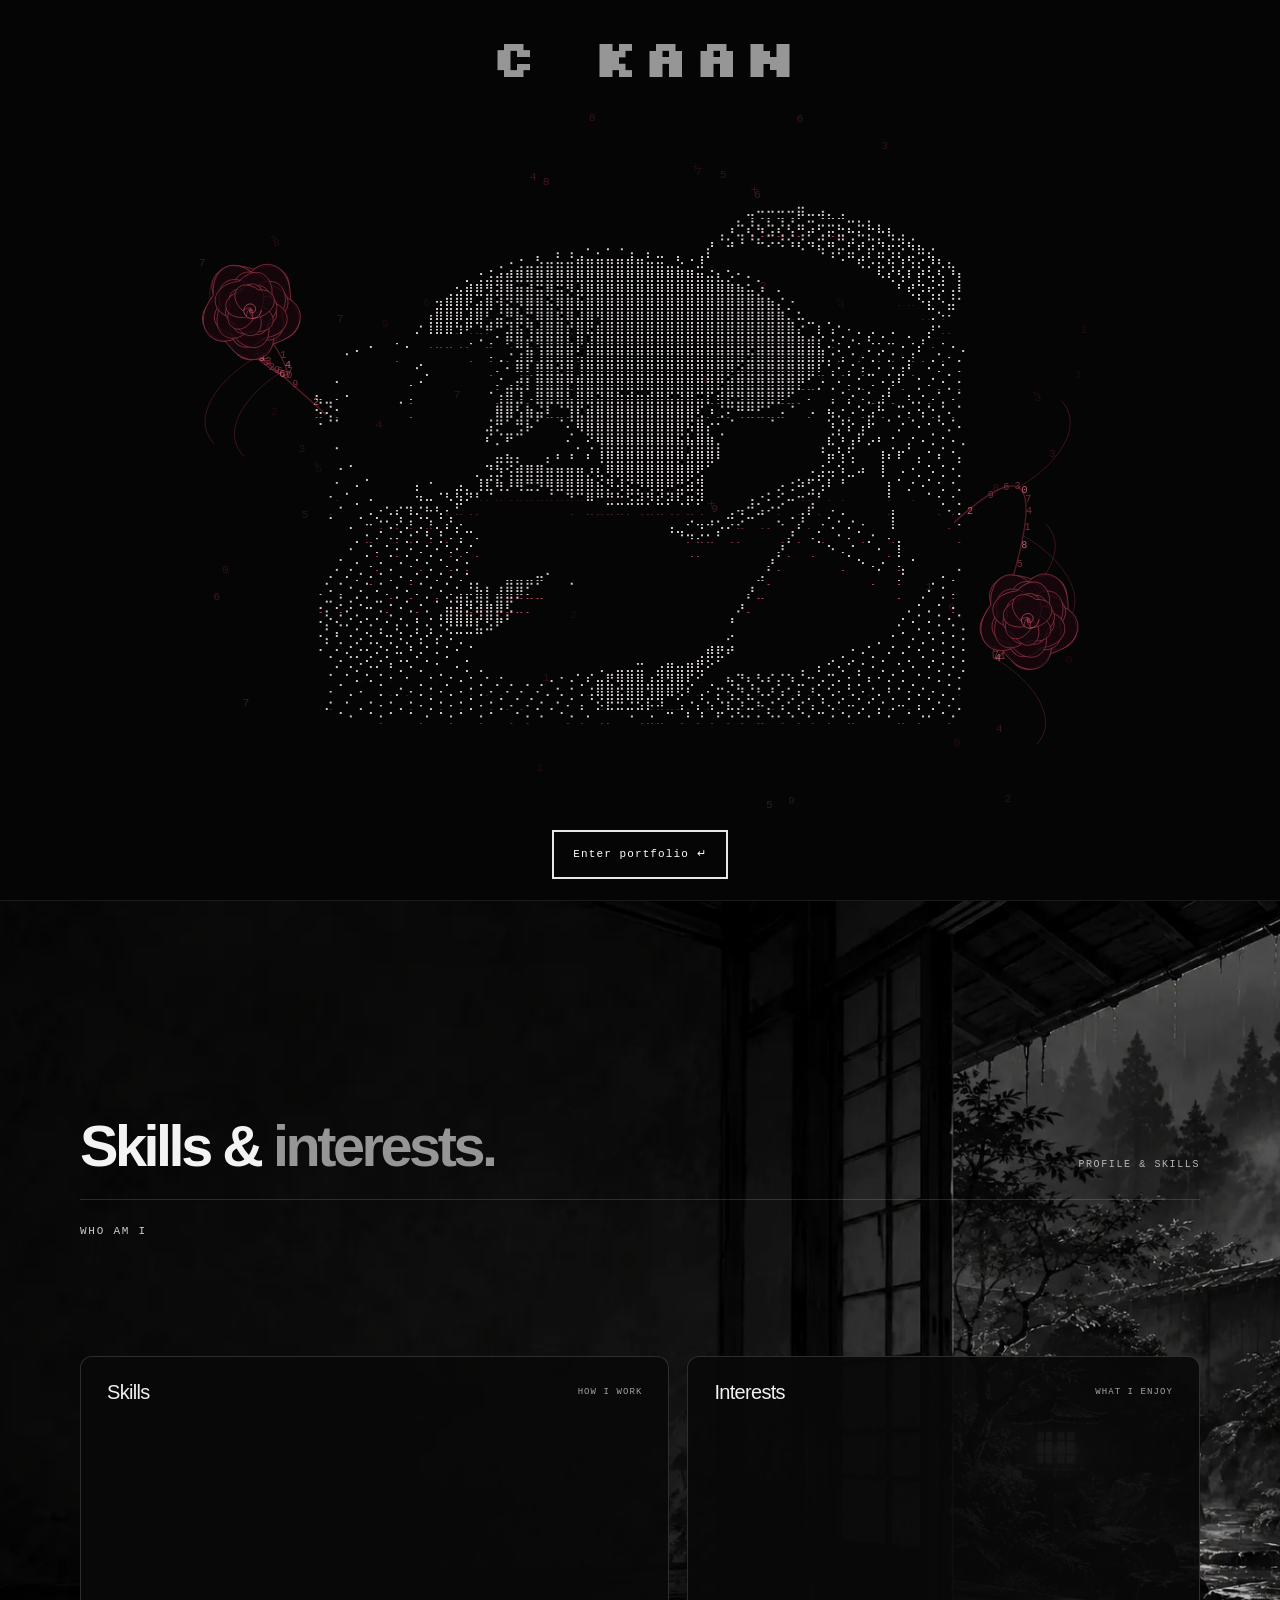
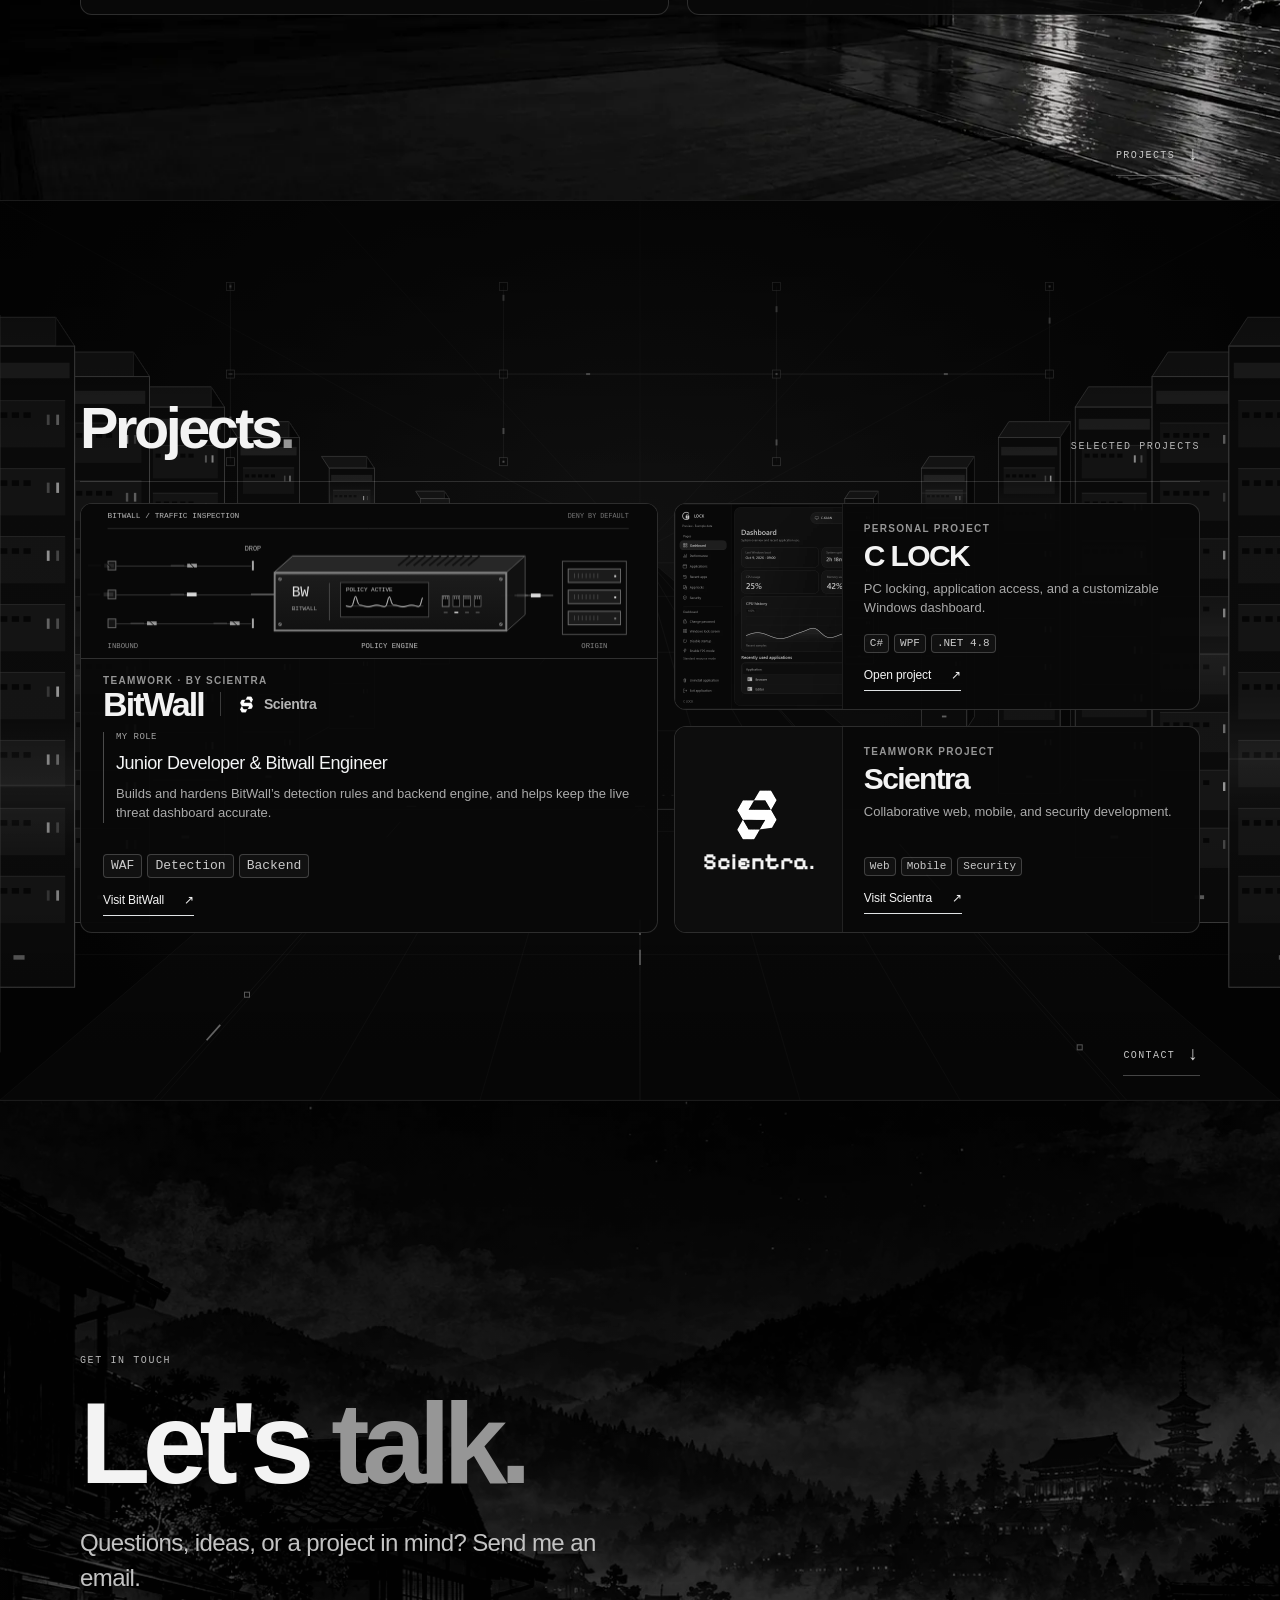
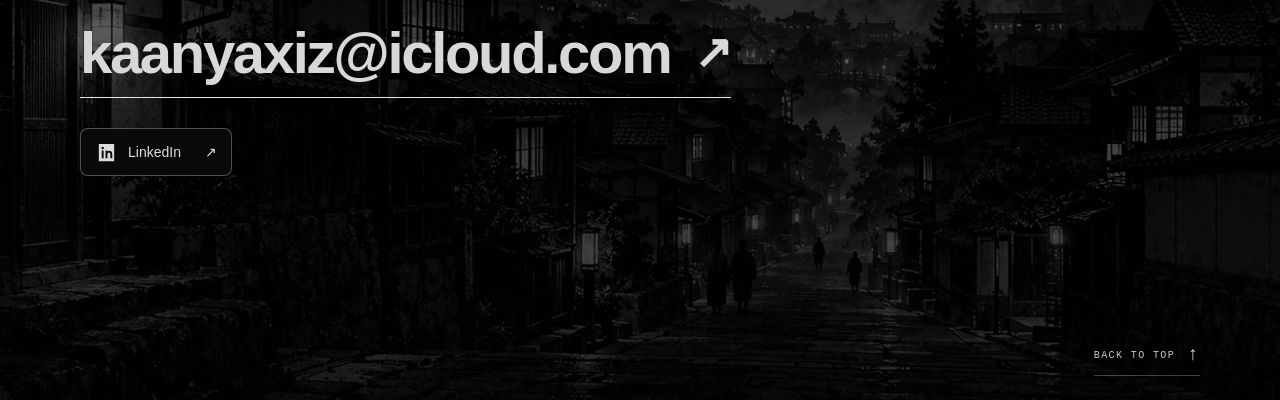
==== commit 251eefad: "Replace chapter effects with scene lighting and staggered profile reveals" ====
--- a/index.html
+++ b/index.html
@@ -10,7 +10,7 @@
   <link rel="stylesheet" href="styles.css"><link rel="stylesheet" href="scene-v3.css"><link rel="stylesheet" href="experience.css"><link rel="stylesheet" href="bitwall-viz.css"><link rel="stylesheet" href="modern.css?v=responsive-5">
 <link rel="stylesheet" href="opening.css?v=cached-5"><script src="opening.js?v=cached-5"></script>
 <link rel="stylesheet" href="refinement.css?v=responsive-5">
-<link rel="stylesheet" href="atmosphere.css?v=chapters-8">
+<link rel="stylesheet" href="atmosphere.css?v=lighting-9">
 </head>
 <body class="portfolio-home">
   <div class="opening-screen" id="opening-screen" role="dialog" aria-modal="true" aria-labelledby="opening-title"><h2 class="opening-title" id="opening-title" data-text="C KAAN">C KAAN</h2><div class="opening-art-stage" aria-hidden="true"><pre class="opening-art">⠀⠀⠀⠀⠀⠀⠀⠀⠀⠀⠀⠀⠀⠀⠀⠀⠀⠀⠀⠀⠀⠀⠀⠀⠀⠀⠀⠀⠀⠀⠀⠀⠀⠀⠀⠀⠀⠀⠀⠀⠀⠀⠀⣀⠤⠤⠤⠤⣶⣀⣠⡀⢀⠀⠀⠀⠀⠀⠀⠀⠀⠀⠀⠀⠀
@@ -65,12 +65,12 @@
       <div class="container screen-inner">
         <div class="section-head"><p class="screen-kicker">PROFILE &amp; SKILLS</p><h2 id="skills-title">Skills &amp; <span>interests.</span></h2></div>
         <div class="profile-intro">
-          <div><p class="eyebrow-label">WHO I AM</p></div>
+          <div><p class="eyebrow-label">WHO AM I</p></div>
           <div class="profile-copy"><p>I’m a student at <strong>Bahçeşehir Science and Technology High School</strong>, mainly focused on software development, reverse engineering, and security.</p><p>I enjoy finding weaknesses in computer systems and turning those findings into practical tools. Anti-cheat research and emulation are particular interests of mine.</p></div>
         </div>
         <div class="capability-grid">
-          <article class="capability-panel" aria-labelledby="capabilities-title"><div class="capability-heading"><h3 id="capabilities-title">Skills</h3><span>HOW I WORK</span></div><ul class="capability-list"><li>OSINT</li><li>Problem solving</li><li>Teamwork</li><li>Coding</li><li>Research</li><li>Leadership</li><li>Adaptability</li><li>Independent work</li></ul></article>
-          <article class="capability-panel interests-panel" aria-labelledby="interests-title"><div class="capability-heading"><h3 id="interests-title">Interests</h3><span>WHAT I EXPLORE</span></div><ul class="exploration-list"><li><span>Coding</span><small>Software &amp; tools</small></li><li><span>Reverse engineering</span><small>Systems from the inside</small></li><li><span>Game development</span><small>Interactive worlds</small></li><li><span>Anime &amp; games</span><small>Beyond the screen</small></li></ul></article>
+          <article class="capability-panel" aria-labelledby="capabilities-title"><div class="capability-heading"><h3 id="capabilities-title">Skills</h3><span>HOW I WORK</span></div><ul class="capability-list"><li>OSINT</li><li>Problem solving</li><li>Teamwork</li><li>Research</li><li>Leadership</li><li>Adaptability</li><li>Independent work</li></ul></article>
+          <article class="capability-panel interests-panel" aria-labelledby="interests-title"><div class="capability-heading"><h3 id="interests-title">Interests</h3><span>WHAT I ENJOY</span></div><ul class="exploration-list"><li><span>Coding</span><small>Software &amp; tools</small></li><li><span>Reverse engineering</span><small>Systems from the inside</small></li><li><span>Game development</span><small>Interactive worlds</small></li><li><span>Anime &amp; games</span><small>Beyond the screen</small></li></ul></article>
         </div>
       </div><a class="next-screen" href="#projects"><strong>PROJECTS</strong><span aria-hidden="true">↓</span></a>
     </section>
@@ -84,6 +84,6 @@
     </div><a class="next-screen" href="#contact"><strong>CONTACT</strong><span aria-hidden="true">↓</span></a></section>
     <section class="screen contact-screen" id="contact" aria-labelledby="contact-title" data-nav="contact"><canvas class="ambient-scene" data-scene="village" aria-hidden="true"></canvas><div class="section-grid-lines" aria-hidden="true"></div><div class="container screen-inner"><p class="screen-kicker">GET IN TOUCH</p><h2 id="contact-title">Let's <span>talk.</span></h2><p>Questions, ideas, or a project in mind? Send me an email.</p><a class="email" href="mailto:kaanyaxiz@icloud.com">kaanyaxiz@icloud.com <span aria-hidden="true">↗</span></a><div class="contact-socials"><a class="linkedin-link" href="https://www.linkedin.com/in/kaan-ya%C4%9F%C4%B1z-k%C3%BC%C3%A7%C3%BCk-478588443/" target="_blank" rel="noopener noreferrer"><svg viewBox="0 0 24 24" aria-hidden="true"><path fill="currentColor" d="M4 3h16v18H4V3zm3 7v8h2v-8H7zm1-4a1.25 1.25 0 1 0 0 2.5A1.25 1.25 0 0 0 8 6zm3 4v8h2v-4.2c0-2 3-2 3 0V18h2v-4.7c0-3.6-4-4-5-2.2V10h-2z"/></svg><span>LinkedIn</span><span aria-hidden="true">↗</span></a></div></div><a class="next-screen" href="#home"><strong>BACK TO TOP</strong><span aria-hidden="true">↑</span></a></section>
   </main>
-  <script src="main.js?v=chapters-8" defer></script><script src="page-transitions.js" defer></script><script src="sakura-scene.js?v=riverbank-8" defer></script><script src="ambient-scenes.js?v=efficient-5" defer></script><script src="bitwall-viz.js?v=efficient-5" defer></script><script src="welcome.js?v=console-title-7" defer></script>
+  <script src="main.js?v=lighting-9" defer></script><script src="page-transitions.js" defer></script><script src="sakura-scene.js?v=riverbank-8" defer></script><script src="ambient-scenes.js?v=efficient-5" defer></script><script src="bitwall-viz.js?v=efficient-5" defer></script><script src="welcome.js?v=console-title-7" defer></script>
 </body>
 </html>
--- a/atmosphere.css
+++ b/atmosphere.css
@@ -1,4 +1,4 @@
-.portfolio-home .header{width:min(550px,calc(100% - 32px));gap:28px;transition:background .8s ease,border-color .8s ease,box-shadow .8s ease}
+.portfolio-home .header{width:min(550px,calc(100% - 32px));gap:28px;transition:background 1.2s ease,border-color 1.2s ease,box-shadow 1.2s ease}
 .portfolio-home .header nav{margin-left:auto}
 .portfolio-home[data-section-theme="home"] .header{background:#090909ed;border-color:#ffffff28;box-shadow:0 8px 28px #0006}
 .portfolio-home[data-section-theme="skills"] .header{background:#161616f5;border-color:#ffffff42;box-shadow:0 8px 30px #0007,0 1px 0 #ffffff08 inset}
@@ -11,34 +11,55 @@
 .portfolio-home .project-gallery::before{background:linear-gradient(180deg,#020202cc,#02020200 48%,#02020299)}
 .portfolio-home .contact-screen .ambient-scene{opacity:.73!important}
 .portfolio-home .contact-screen::before{background:linear-gradient(90deg,#050505d9,#05050588 57%,#05050522)}
-.chapter-transition{position:fixed;inset:0;z-index:24;visibility:hidden;overflow:hidden;pointer-events:none;isolation:isolate}
-.chapter-transition.is-active{visibility:visible}
-.chapter-transition__curtain{position:absolute;inset:-20% 0;background:linear-gradient(180deg,#05050500,#050505e8 31%,#050505 50%,#050505db 69%,#05050500);opacity:0}
-.chapter-transition__light{position:absolute;inset:0;opacity:0;background:radial-gradient(ellipse at 50% 70%,#ffffff24,transparent 68%)}
-.chapter-transition__caption{position:absolute;left:50%;top:50%;transform:translate(-50%,-50%);display:block;width:100%;text-align:center;color:#dedede;opacity:0;font:500 clamp(22px,3vw,42px)/1.2 'Segoe UI Variable','Segoe UI',Arial,sans-serif;letter-spacing:-.045em;text-shadow:0 2px 18px #000}
-.chapter-transition[data-theme="home"] .chapter-transition__light{background:radial-gradient(ellipse at 76% 35%,#ffffff20,transparent 62%)}
-.chapter-transition[data-theme="skills"] .chapter-transition__light{background:linear-gradient(118deg,transparent 36%,#ffffff0d 37%,transparent 38%,transparent 49%,#ffffff18 50%,transparent 51%,transparent 61%,#ffffff0d 62%,transparent 63%),radial-gradient(ellipse at 68% 60%,#fff2,transparent 65%)}
-.chapter-transition[data-theme="projects"] .chapter-transition__light{background:linear-gradient(180deg,transparent 30%,#ffffff05 44%,#ffffff2e 50%,#ffffff05 56%,transparent 70%),repeating-linear-gradient(0deg,transparent 0 31px,#ffffff06 31px 32px);}
-.chapter-transition[data-theme="contact"] .chapter-transition__light{background:radial-gradient(ellipse at 25% 90%,#ffffff28,transparent 60%),radial-gradient(ellipse at 80% 20%,#ffffff12,transparent 54%)}
-.portfolio-home .chapter-entering .screen-inner,.portfolio-home .chapter-entering .hero-content{animation:chapter-arrive var(--arrival-duration,1s) cubic-bezier(.18,.7,.2,1) both!important}
-@keyframes chapter-arrive{0%,24%{opacity:.15;transform:translateY(24px)}70%,100%{opacity:1;transform:translateY(0)}}
+.portfolio-home .screen:not(.hero) .screen-inner{transition:none!important;transform:none!important;opacity:1!important}
+.scene-lighting{position:absolute;inset:0;z-index:0;overflow:hidden;pointer-events:none;opacity:0;transition:opacity 1.8s ease}
+.screen.is-lit .scene-lighting{opacity:1}
+.scene-lighting>span{position:absolute;inset:-4%;pointer-events:none}
+.scene-lighting__ambient{background:radial-gradient(ellipse at 80% 16%,#e8e8e824,transparent 58%)}
+.scene-lighting__beam{background:conic-gradient(from 160deg at 87% -15%,transparent 0deg,#eeeeee0b 13deg,#eeeeee25 24deg,#eeeeee07 41deg,transparent 58deg);transform-origin:85% 0}
+.scene-lighting__reflection{background:radial-gradient(ellipse at 72% 90%,#dddddd17,transparent 46%)}
+.skills-screen .scene-lighting__ambient{background:radial-gradient(ellipse at 82% 28%,#f2f2f22b,transparent 62%)}
+.skills-screen .scene-lighting__beam{background:linear-gradient(125deg,transparent 30%,#eeeeee07 38%,#eeeeee21 49%,#eeeeee06 60%,transparent 66%);transform-origin:82% 12%}
+.skills-screen .scene-lighting__reflection{background:radial-gradient(ellipse at 38% 98%,#eeeeee1c,transparent 62%)}
+.project-gallery .scene-lighting__ambient{background:radial-gradient(ellipse at 50% 12%,#eeeeee25,transparent 56%)}
+.project-gallery .scene-lighting__beam{background:linear-gradient(90deg,transparent 3%,#eeeeee0e 10%,transparent 21%,transparent 76%,#eeeeee20 89%,transparent 98%);transform-origin:50% 10%}
+.project-gallery .scene-lighting__reflection{background:radial-gradient(ellipse at 50% 96%,#eeeeee27,transparent 60%)}
+.contact-screen .scene-lighting__ambient{background:radial-gradient(ellipse at 32% 60%,#eeeeee21,transparent 61%)}
+.contact-screen .scene-lighting__beam{background:conic-gradient(from 155deg at 62% -10%,transparent 0deg,#eeeeee0c 15deg,#eeeeee1b 30deg,transparent 60deg);transform-origin:62% 0}
+.contact-screen .scene-lighting__reflection{background:radial-gradient(ellipse at 78% 84%,#eeeeee14,transparent 48%)}
+.portfolio-home .profile-intro{display:block;margin-bottom:28px}
+.portfolio-home .profile-intro .eyebrow-label{font-size:11px;color:#cdcdcd;margin-bottom:15px}
+.portfolio-home .profile-copy{grid-template-columns:1.15fr 1fr;gap:40px}
+.portfolio-home .profile-copy p{max-width:62ch;font-size:15px;line-height:1.65;color:#c3c3c3;transition:opacity .7s ease,transform .9s cubic-bezier(.16,.7,.2,1);transition-delay:.12s}
+.portfolio-home .profile-copy p:nth-child(2){transition-delay:.3s}
+.portfolio-home.js-enhanced #skills[data-bio-state="pending"] .profile-copy p{opacity:0;transform:translateX(34px);transition-delay:0s}
+.portfolio-home.js-enhanced #skills[data-bio-state="visible"] .profile-copy p{opacity:1;transform:translateX(0)}
+.capability-list li:nth-last-child(-n+2){border-bottom:1px solid #ffffff12}
+.capability-list li:last-child{border-bottom:0}
+.capability-list li:last-child:nth-child(odd){grid-column:1/-1}
+@media(min-width:1024px) and (max-height:740px){.portfolio-home .profile-intro{margin-bottom:22px}.portfolio-home .profile-copy p{font-size:14px;line-height:1.55}}
 @media(max-width:639px){
   .portfolio-home .header{width:calc(100% - 24px);gap:8px;padding-left:12px;padding-right:12px}
   .portfolio-home .header nav{gap:2px}
-  .portfolio-home .header nav a{padding:0 12px}
+  .portfolio-home .header nav a{padding:0 9px}
   .portfolio-home .hero-gradient{background:linear-gradient(180deg,#050505 0%,#050505 27%,#05050500 55%)}
   .portfolio-home .skills-backdrop{opacity:.48}
   .portfolio-home .skills-screen::before{background:#05050566}
   .portfolio-home .project-gallery .ambient-scene{opacity:.36!important}
   .portfolio-home .contact-screen .ambient-scene{opacity:.62!important}
-  .portfolio-home .chapter-entering .screen-inner{animation:chapter-arrive-mobile var(--arrival-duration,1s) ease both!important}
-  .chapter-transition__caption{font-size:24px}
+  .screen.is-lit .scene-lighting{opacity:.8}
+  .portfolio-home .profile-copy{grid-template-columns:1fr;gap:15px}
+  .portfolio-home .profile-copy p{font-size:14px;line-height:1.65}
+  .portfolio-home .profile-intro .eyebrow-label{font-size:10px;margin-bottom:13px}
+  .portfolio-home.js-enhanced #skills[data-bio-state="pending"] .profile-copy p{transform:translateX(20px)}
 }
-@keyframes chapter-arrive-mobile{0%,18%{opacity:.55}80%,100%{opacity:1}}
 @media(prefers-reduced-motion:reduce){
-  .chapter-transition{display:none!important}
-  .portfolio-home .chapter-entering .screen-inner,.portfolio-home .chapter-entering .hero-content{animation:none!important}
+  .scene-lighting{transition:none}
+  .scene-lighting>span{animation:none!important}
   .portfolio-home .header{transition:none}
-}
-.chapter-transition__caption{left:0;top:calc(50% - .6em);transform:none}@media(max-width:639px){.portfolio-home .header nav a{padding:0 9px}}
-.chapter-transition__caption{color:#f4f4f4;font-weight:600;letter-spacing:-.035em}
+  .portfolio-home .profile-copy p{opacity:1!important;transform:none!important;transition:none!important}
+}
+.portfolio-home .capability-list li,.portfolio-home .exploration-list li{transition:opacity .55s ease,transform .65s cubic-bezier(.16,.7,.2,1);transition-delay:var(--item-delay,.4s)}
+.portfolio-home.js-enhanced #skills[data-bio-state="pending"] :is(.capability-list,.exploration-list) li{opacity:0;transform:translateY(12px);transition-delay:0s}
+.portfolio-home.js-enhanced #skills[data-bio-state="visible"] :is(.capability-list,.exploration-list) li{opacity:1;transform:translateY(0)}
+@media(prefers-reduced-motion:reduce){.portfolio-home :is(.capability-list,.exploration-list) li{opacity:1!important;transform:none!important;transition:none!important}}
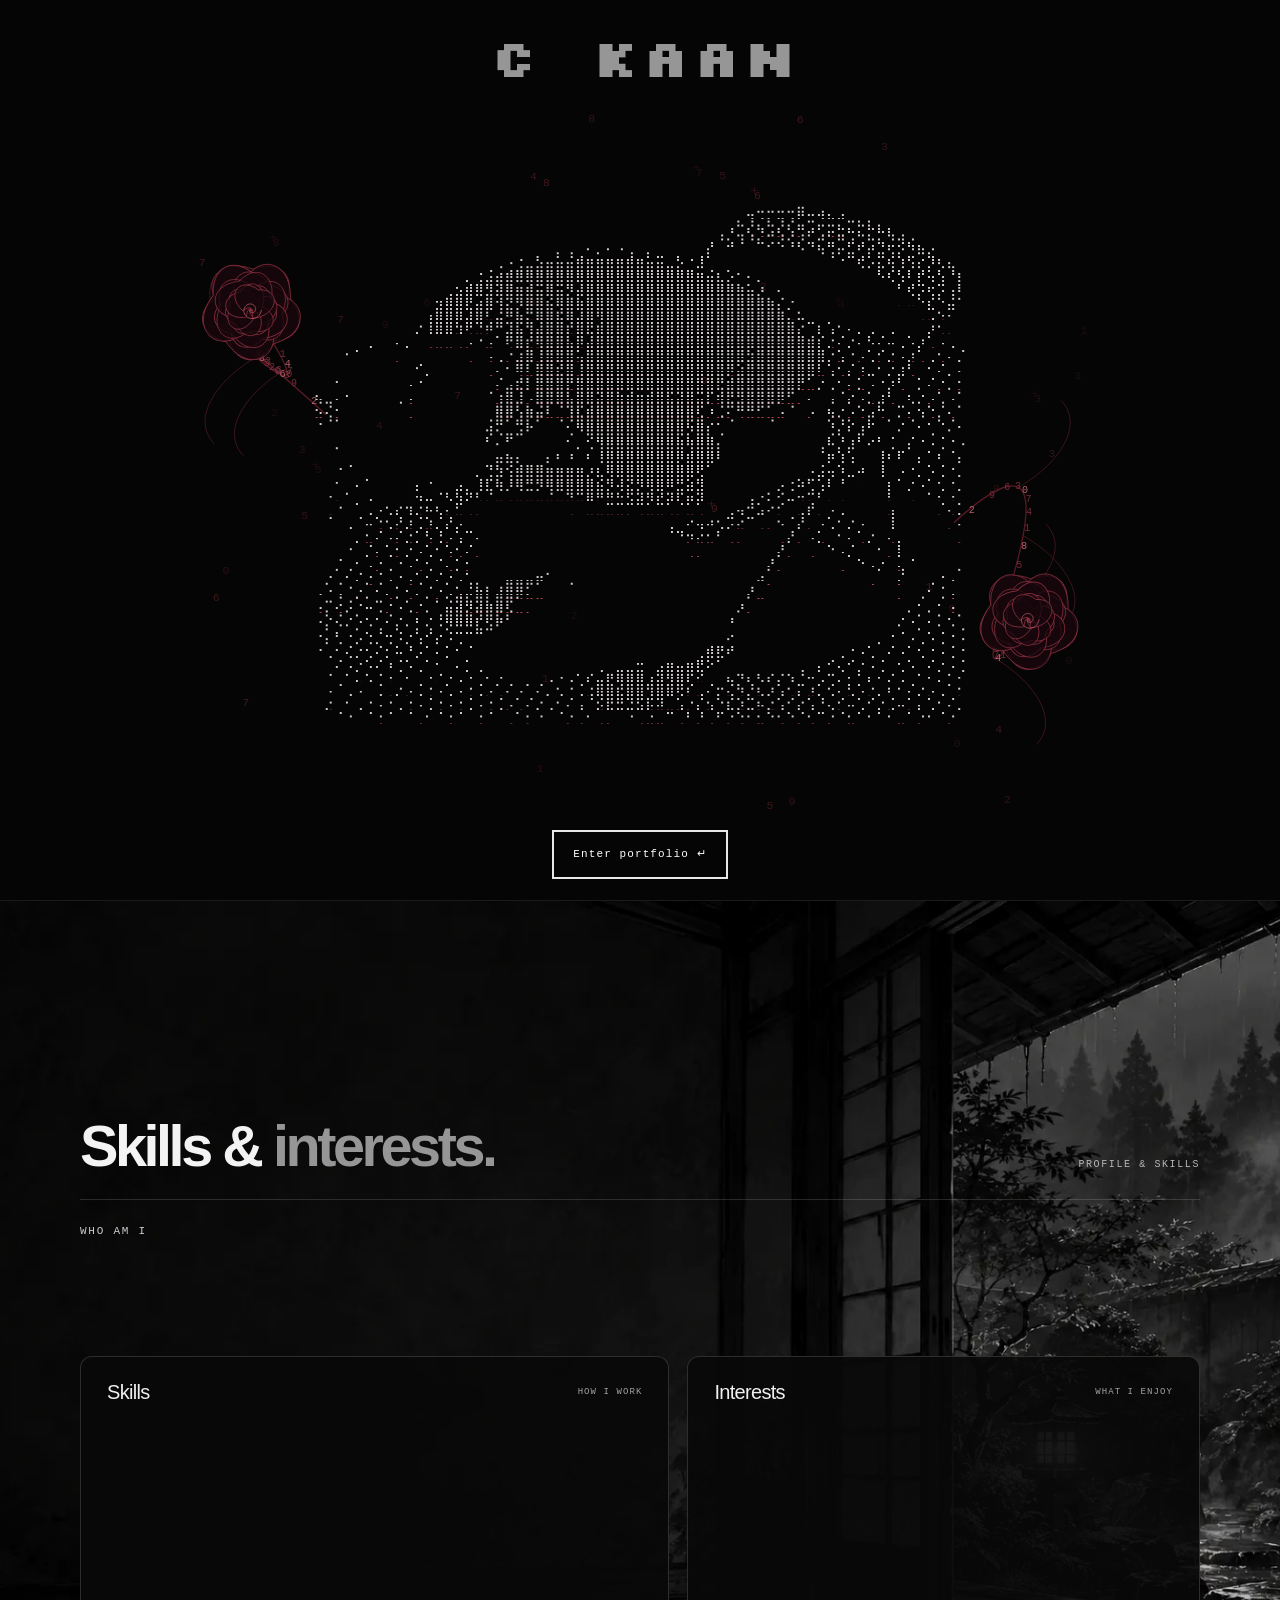
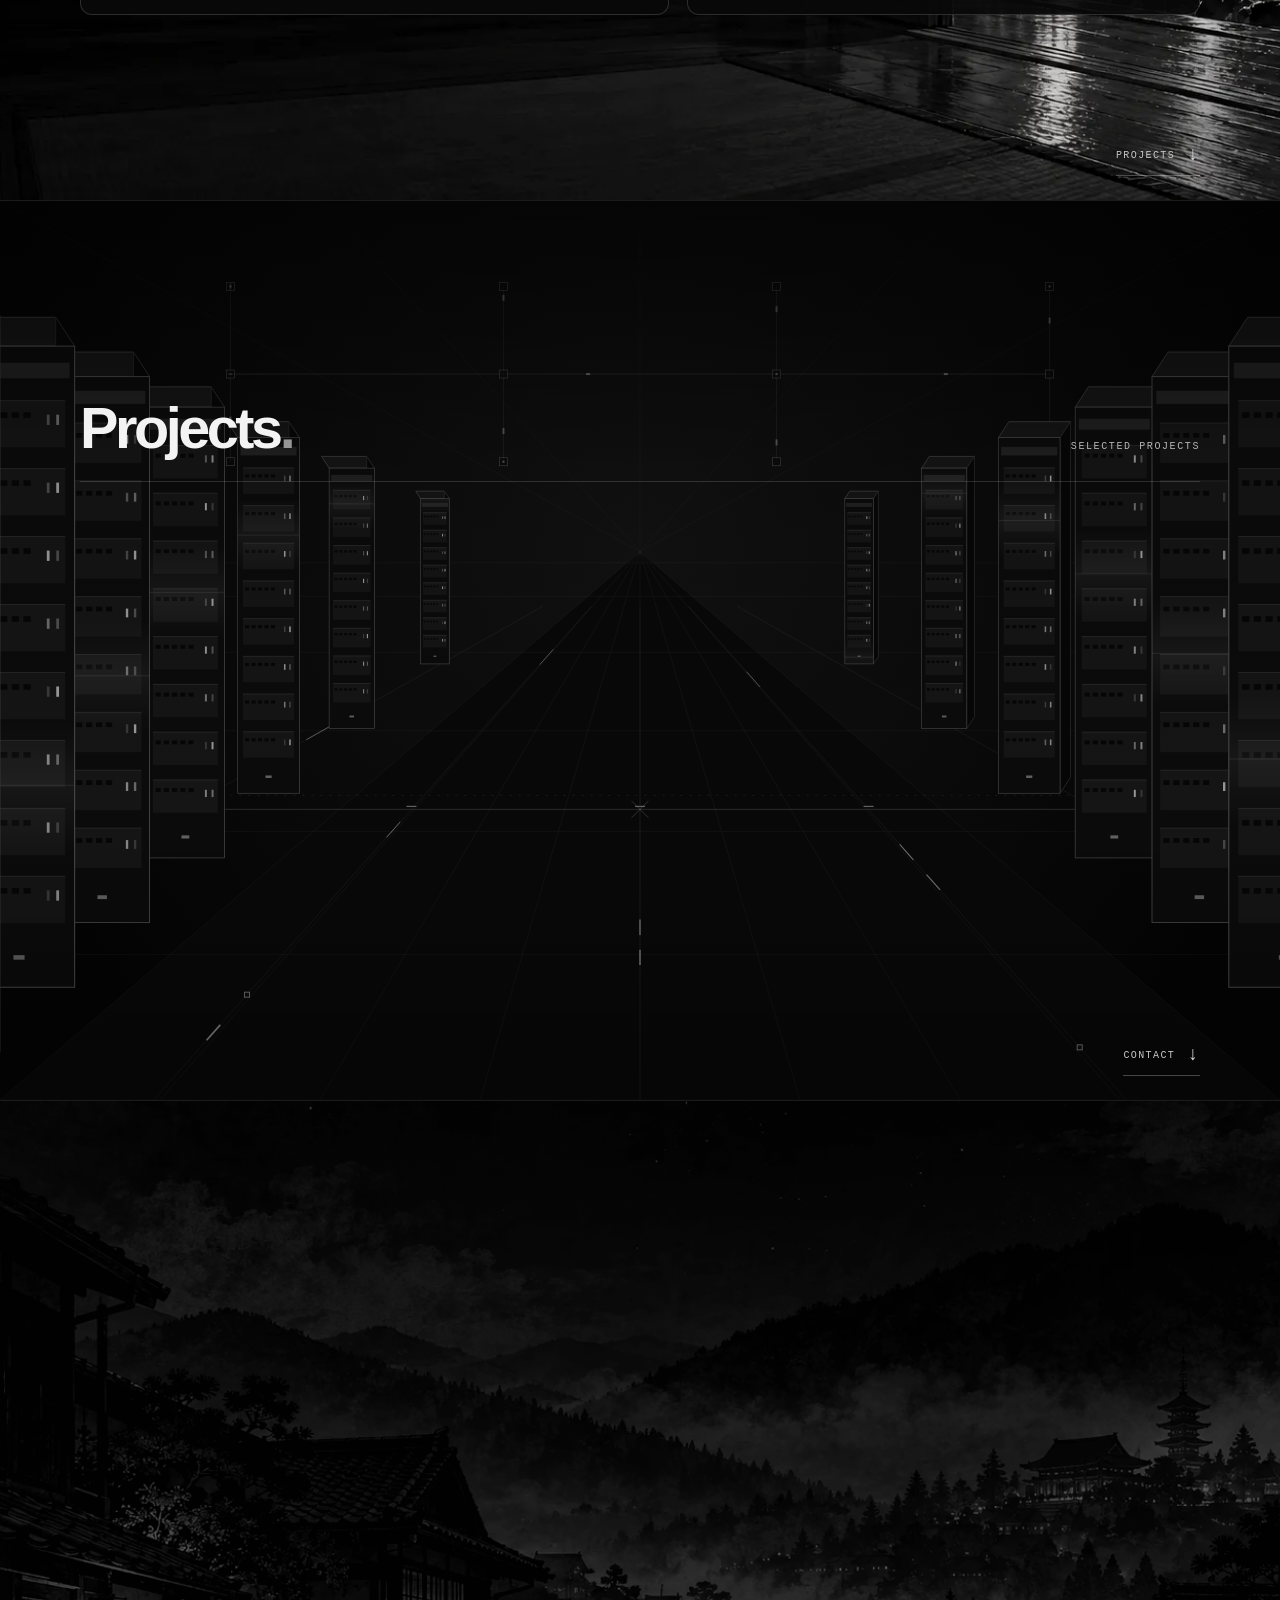
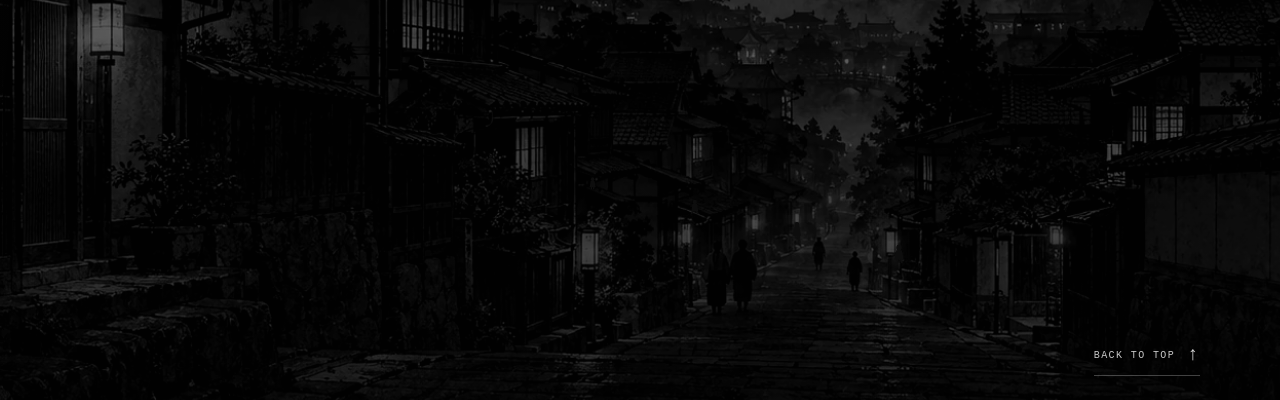
==== commit ce8ddd5c: "Modernize C LOCK with responsive layouts and smooth content reveals" ====
--- a/index.html
+++ b/index.html
@@ -10,7 +10,7 @@
   <link rel="stylesheet" href="styles.css"><link rel="stylesheet" href="scene-v3.css"><link rel="stylesheet" href="experience.css"><link rel="stylesheet" href="bitwall-viz.css"><link rel="stylesheet" href="modern.css?v=responsive-5">
 <link rel="stylesheet" href="opening.css?v=cached-5"><script src="opening.js?v=cached-5"></script>
 <link rel="stylesheet" href="refinement.css?v=responsive-5">
-<link rel="stylesheet" href="atmosphere.css?v=lighting-9">
+<link rel="stylesheet" href="atmosphere.css?v=reveals-10">
 </head>
 <body class="portfolio-home">
   <div class="opening-screen" id="opening-screen" role="dialog" aria-modal="true" aria-labelledby="opening-title"><h2 class="opening-title" id="opening-title" data-text="C KAAN">C KAAN</h2><div class="opening-art-stage" aria-hidden="true"><pre class="opening-art">⠀⠀⠀⠀⠀⠀⠀⠀⠀⠀⠀⠀⠀⠀⠀⠀⠀⠀⠀⠀⠀⠀⠀⠀⠀⠀⠀⠀⠀⠀⠀⠀⠀⠀⠀⠀⠀⠀⠀⠀⠀⠀⠀⣀⠤⠤⠤⠤⣶⣀⣠⡀⢀⠀⠀⠀⠀⠀⠀⠀⠀⠀⠀⠀⠀
@@ -84,6 +84,6 @@
     </div><a class="next-screen" href="#contact"><strong>CONTACT</strong><span aria-hidden="true">↓</span></a></section>
     <section class="screen contact-screen" id="contact" aria-labelledby="contact-title" data-nav="contact"><canvas class="ambient-scene" data-scene="village" aria-hidden="true"></canvas><div class="section-grid-lines" aria-hidden="true"></div><div class="container screen-inner"><p class="screen-kicker">GET IN TOUCH</p><h2 id="contact-title">Let's <span>talk.</span></h2><p>Questions, ideas, or a project in mind? Send me an email.</p><a class="email" href="mailto:kaanyaxiz@icloud.com">kaanyaxiz@icloud.com <span aria-hidden="true">↗</span></a><div class="contact-socials"><a class="linkedin-link" href="https://www.linkedin.com/in/kaan-ya%C4%9F%C4%B1z-k%C3%BC%C3%A7%C3%BCk-478588443/" target="_blank" rel="noopener noreferrer"><svg viewBox="0 0 24 24" aria-hidden="true"><path fill="currentColor" d="M4 3h16v18H4V3zm3 7v8h2v-8H7zm1-4a1.25 1.25 0 1 0 0 2.5A1.25 1.25 0 0 0 8 6zm3 4v8h2v-4.2c0-2 3-2 3 0V18h2v-4.7c0-3.6-4-4-5-2.2V10h-2z"/></svg><span>LinkedIn</span><span aria-hidden="true">↗</span></a></div></div><a class="next-screen" href="#home"><strong>BACK TO TOP</strong><span aria-hidden="true">↑</span></a></section>
   </main>
-  <script src="main.js?v=lighting-9" defer></script><script src="page-transitions.js" defer></script><script src="sakura-scene.js?v=riverbank-8" defer></script><script src="ambient-scenes.js?v=efficient-5" defer></script><script src="bitwall-viz.js?v=efficient-5" defer></script><script src="welcome.js?v=console-title-7" defer></script>
+  <script src="main.js?v=reveals-10" defer></script><script src="page-transitions.js" defer></script><script src="sakura-scene.js?v=riverbank-8" defer></script><script src="ambient-scenes.js?v=efficient-5" defer></script><script src="bitwall-viz.js?v=efficient-5" defer></script><script src="welcome.js?v=console-title-7" defer></script>
 </body>
 </html>
--- a/atmosphere.css
+++ b/atmosphere.css
@@ -63,3 +63,21 @@
 .portfolio-home.js-enhanced #skills[data-bio-state="pending"] :is(.capability-list,.exploration-list) li{opacity:0;transform:translateY(12px);transition-delay:0s}
 .portfolio-home.js-enhanced #skills[data-bio-state="visible"] :is(.capability-list,.exploration-list) li{opacity:1;transform:translateY(0)}
 @media(prefers-reduced-motion:reduce){.portfolio-home :is(.capability-list,.exploration-list) li{opacity:1!important;transform:none!important;transition:none!important}}
+.portfolio-home .header nav{position:relative;isolation:isolate}
+.portfolio-home .header nav a{position:relative;z-index:1}
+.portfolio-home .header nav a.active{background:transparent}
+.nav-current{position:absolute;left:0;top:0;z-index:0;width:var(--nav-width,0px);height:var(--nav-height,40px);translate:var(--nav-x,0px) var(--nav-y,0px);opacity:0;pointer-events:none;border-radius:7px;background:#ffffff10;border:1px solid #ffffff04;transition:translate .52s cubic-bezier(.2,.75,.2,1),width .52s cubic-bezier(.2,.75,.2,1),height .3s ease,opacity .2s ease}
+.nav-current:not(.is-ready){transition:none}
+.portfolio-home .contact-screen::before{background:linear-gradient(90deg,#050505ed,#05050599 56%,#05050526)}
+.contact-screen .scene-lighting__ambient{background:radial-gradient(ellipse at 94% 12%,#eeeeee1e,transparent 48%)}
+.contact-screen .scene-lighting__beam{background:conic-gradient(from 175deg at 94% -18%,transparent 0deg,#eeeeee05 8deg,#eeeeee22 21deg,#eeeeee08 31deg,transparent 40deg);transform-origin:94% 0}
+.contact-screen .scene-lighting__reflection{background:radial-gradient(ellipse at 73% 88%,#eeeeee0d,transparent 42%)}
+.portfolio-home .contact-screen .screen-inner>*{transition:opacity .65s ease var(--contact-delay,.1s),transform .85s cubic-bezier(.16,.7,.2,1) var(--contact-delay,.1s)}
+.portfolio-home.js-enhanced #contact[data-entry-state="pending"] .screen-inner>*{opacity:0;transform:translateY(18px);transition-delay:0s}
+.portfolio-home.js-enhanced #contact[data-entry-state="visible"] .screen-inner>*{opacity:1;transform:translateY(0)}
+.portfolio-home .portfolio-project{transition:opacity .65s ease var(--card-delay,.1s),translate .9s cubic-bezier(.16,.7,.2,1) var(--card-delay,.1s),scale .9s cubic-bezier(.16,.7,.2,1) var(--card-delay,.1s),border-color .2s ease,transform .2s ease}
+.portfolio-home.js-enhanced .portfolio-project[data-reveal-state="pending"]{opacity:0;translate:0 24px;scale:.985;transition-delay:0s}
+.portfolio-home.js-enhanced .portfolio-project[data-reveal-state="visible"]{opacity:1;translate:0 0;scale:1}
+.portfolio-home .portfolio-project:focus-within,.portfolio-home #contact .screen-inner>:focus-visible,.portfolio-home #contact .screen-inner>:focus-within{opacity:1!important;translate:0 0!important;scale:1!important;transform:none!important;transition:none!important}
+@media(max-width:639px){.contact-screen .scene-lighting__beam{background:conic-gradient(from 178deg at 112% -12%,transparent 0deg,#eeeeee04 10deg,#eeeeee15 23deg,transparent 39deg)}}
+@media(prefers-reduced-motion:reduce){.nav-current,.portfolio-home .contact-screen .screen-inner>*,.portfolio-home .portfolio-project{transition:none!important}.portfolio-home .contact-screen .screen-inner>*,.portfolio-home .portfolio-project{opacity:1!important;translate:0 0!important;scale:1!important;transform:none!important}}
